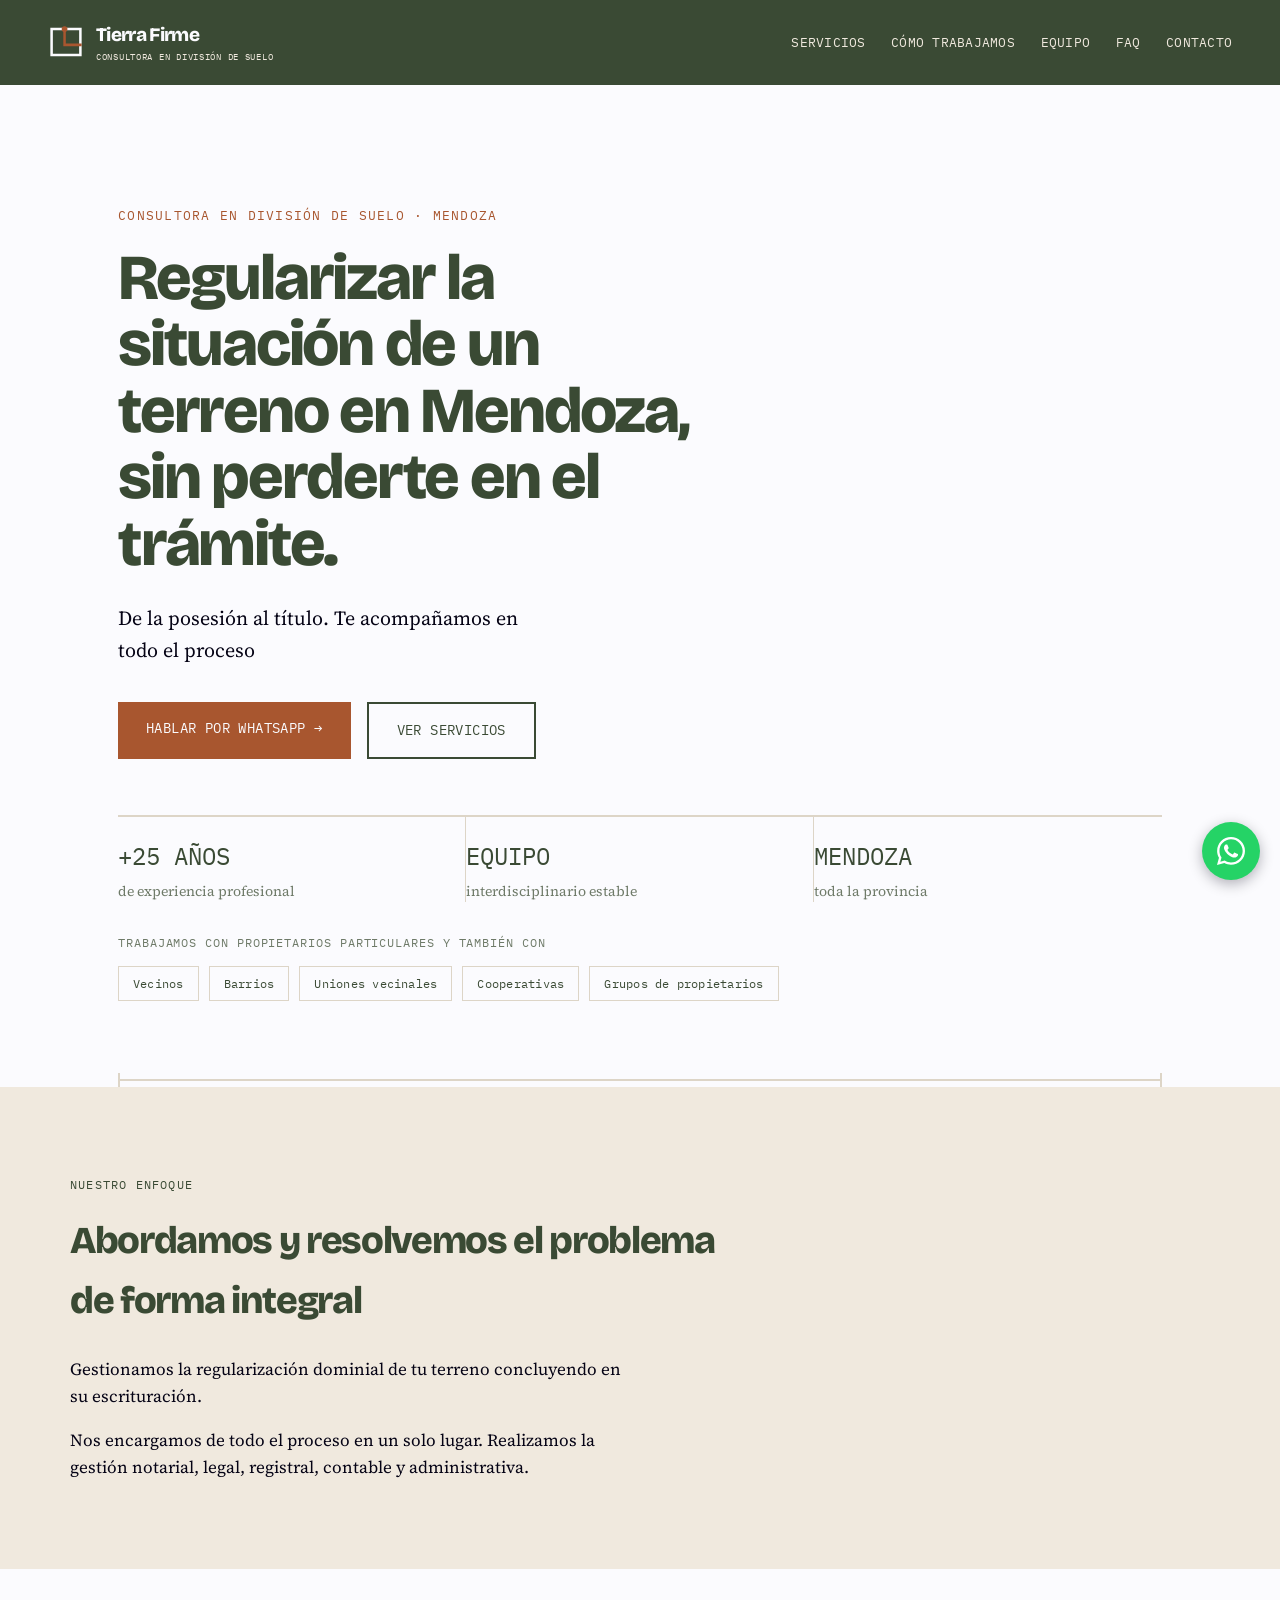
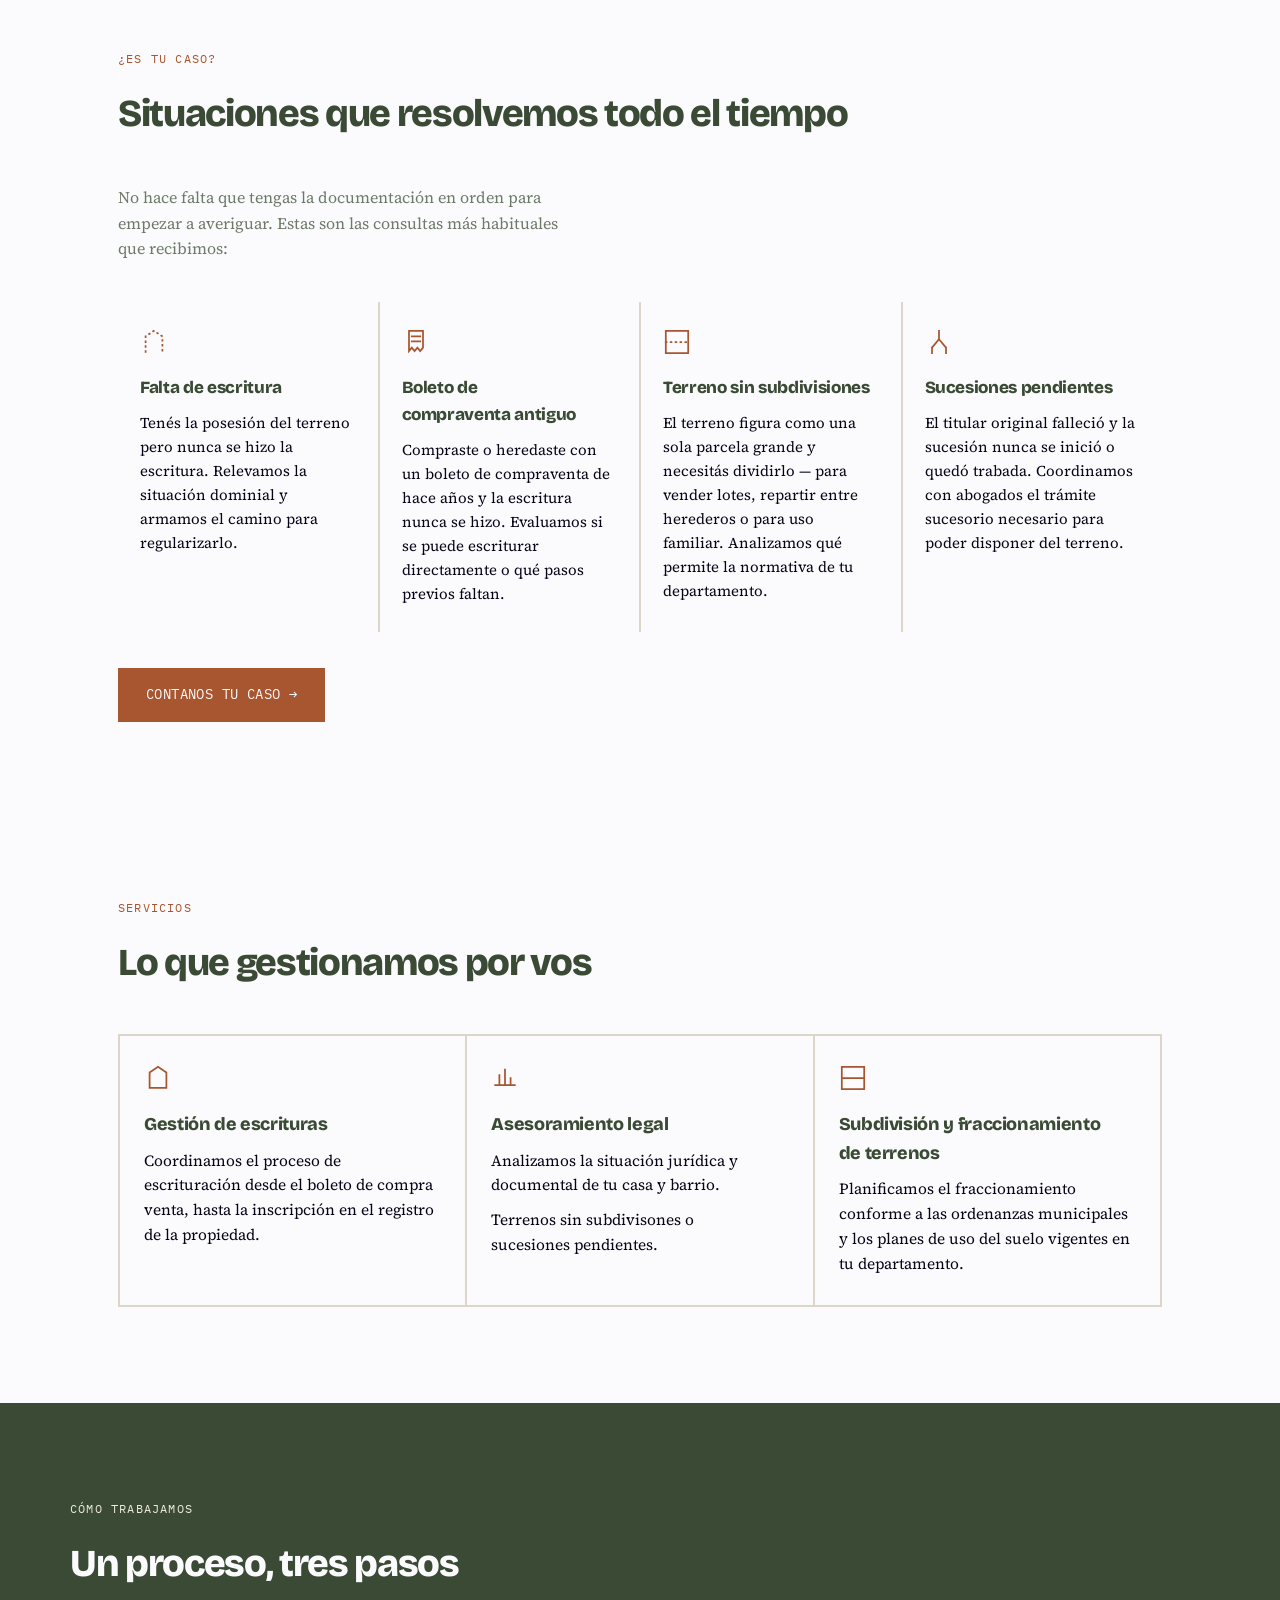
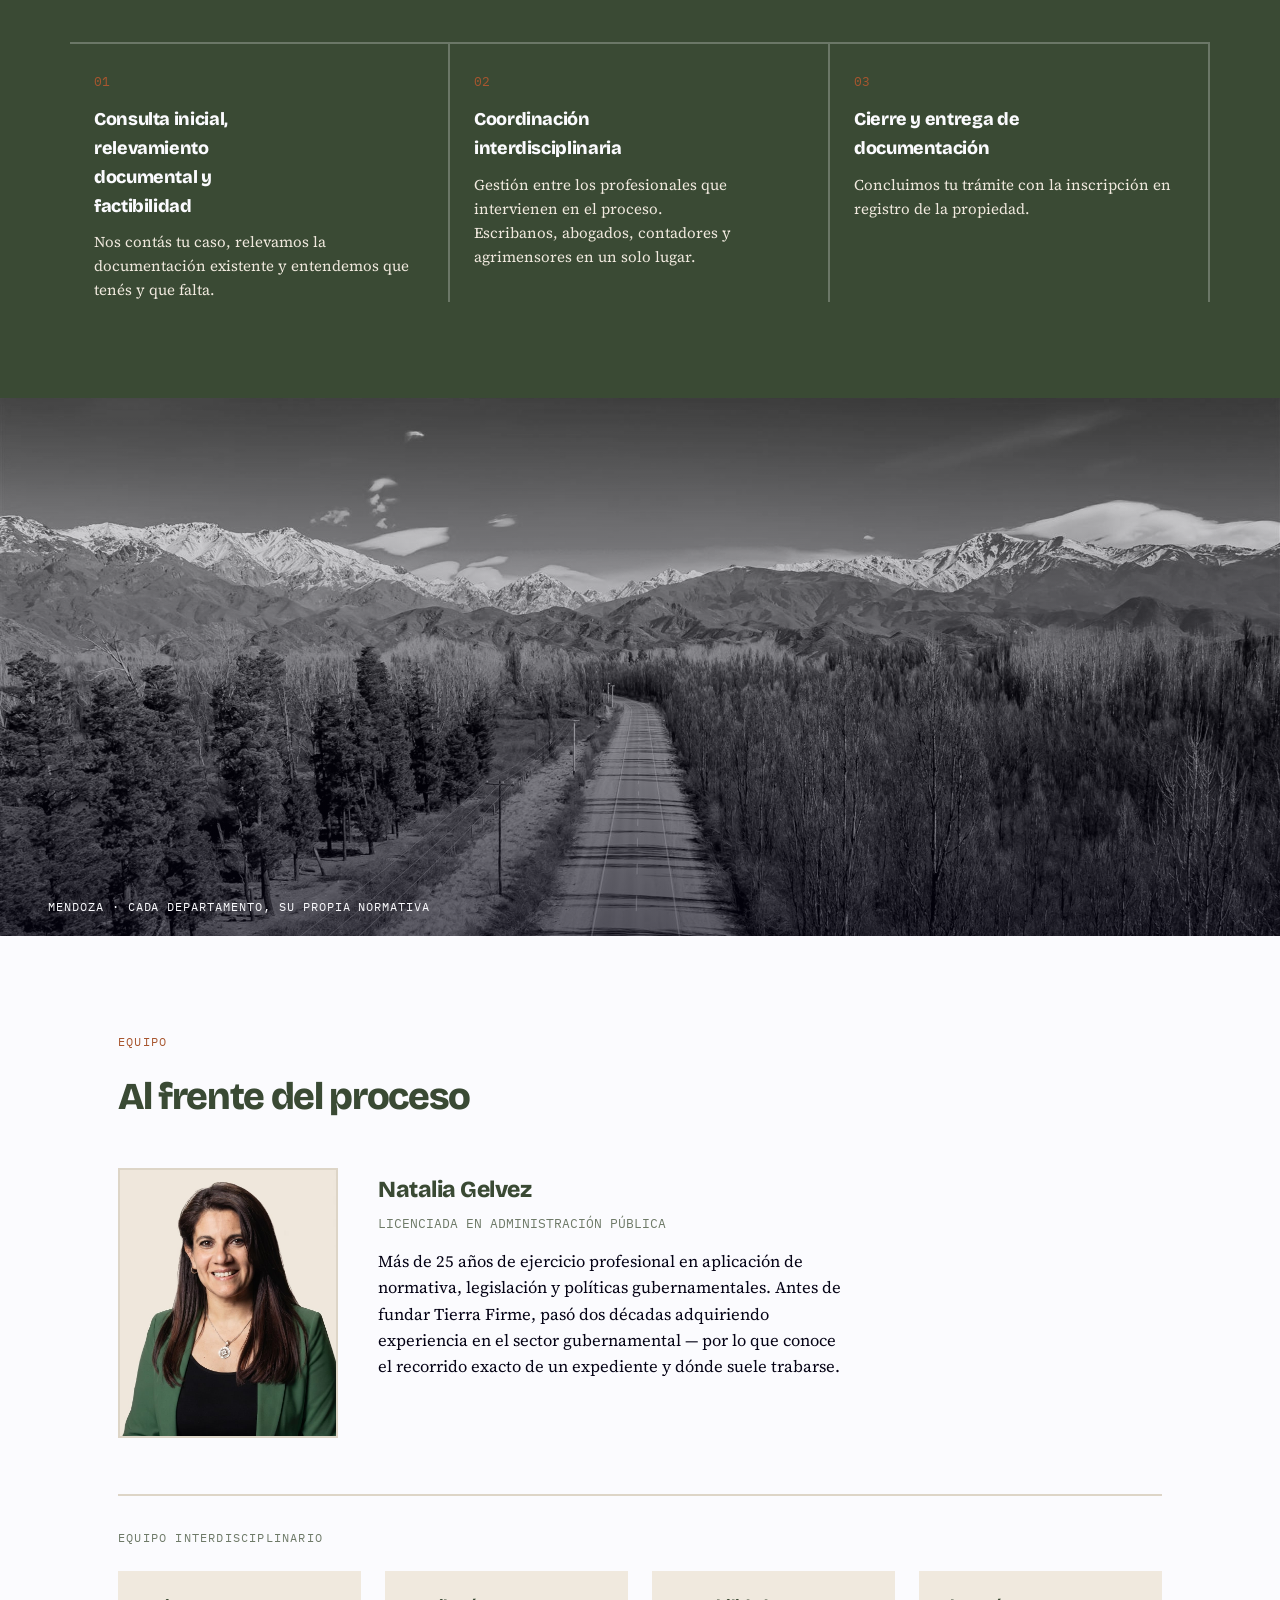
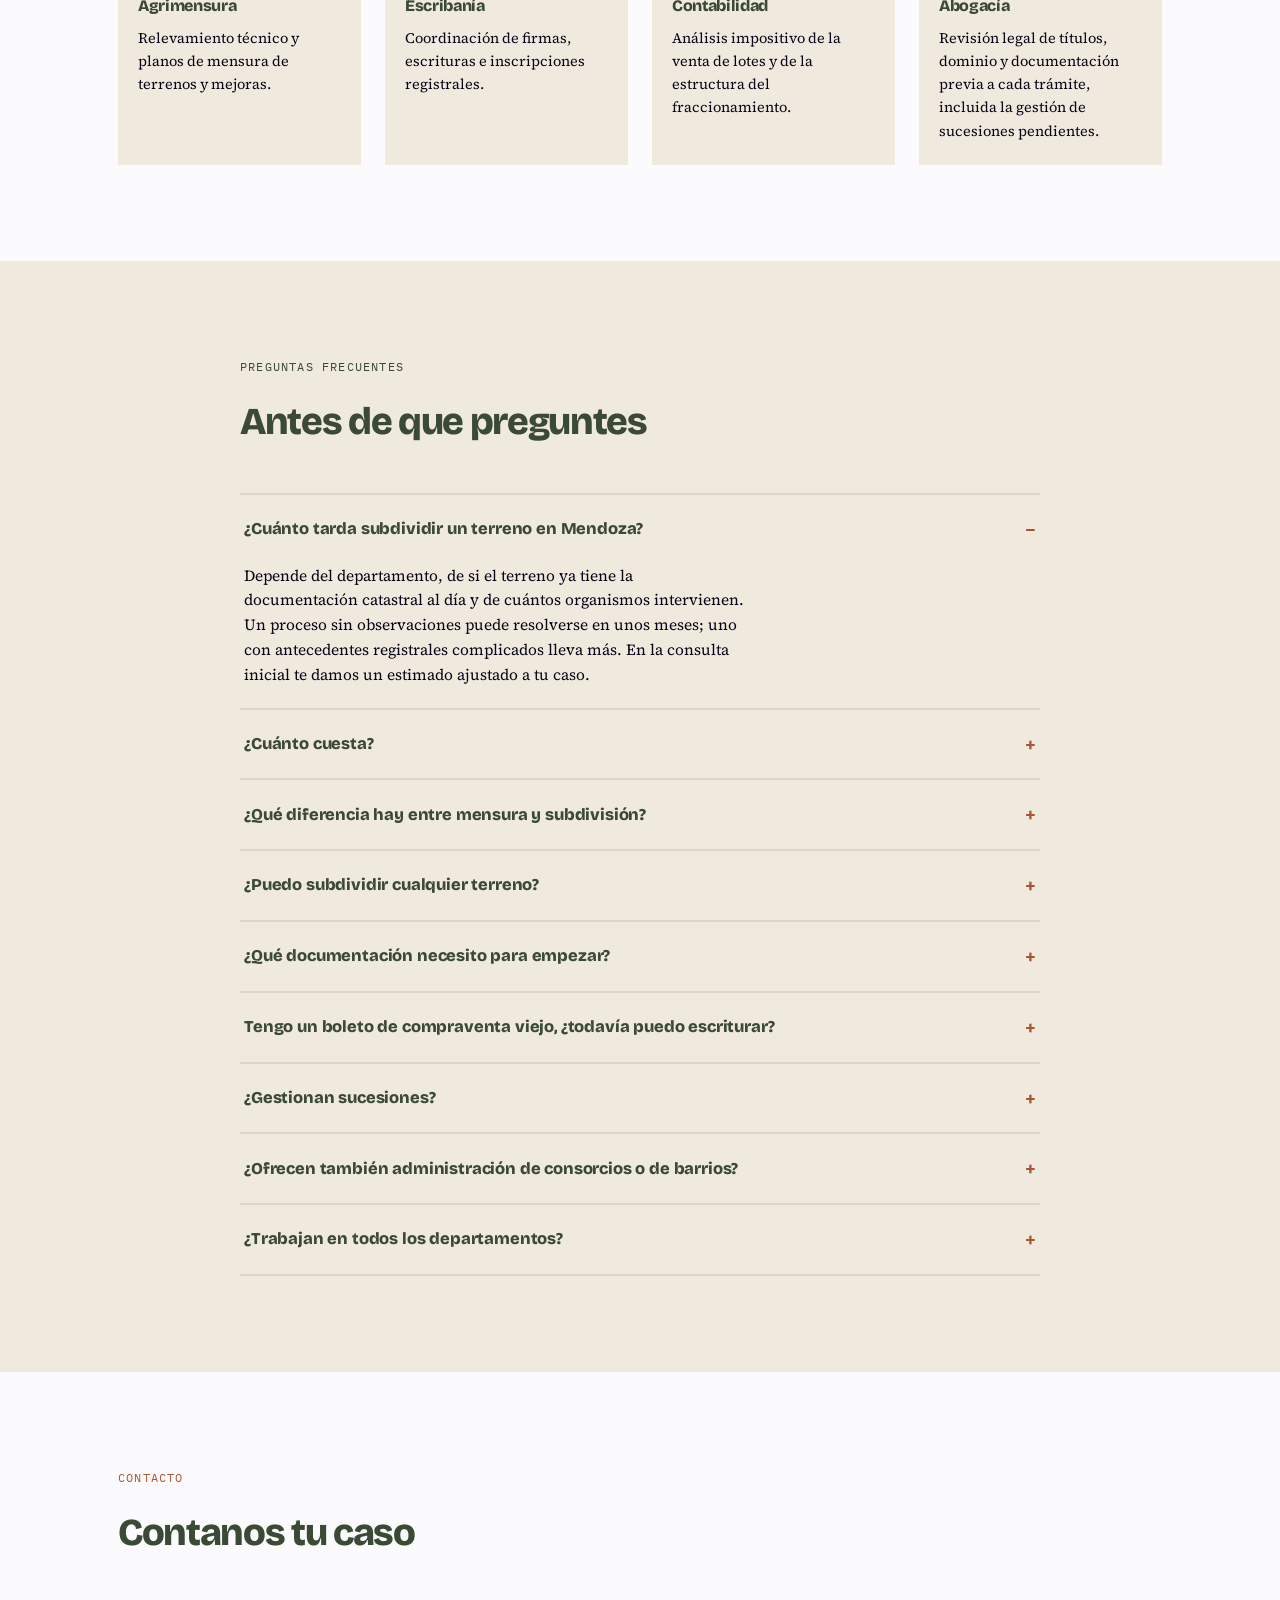
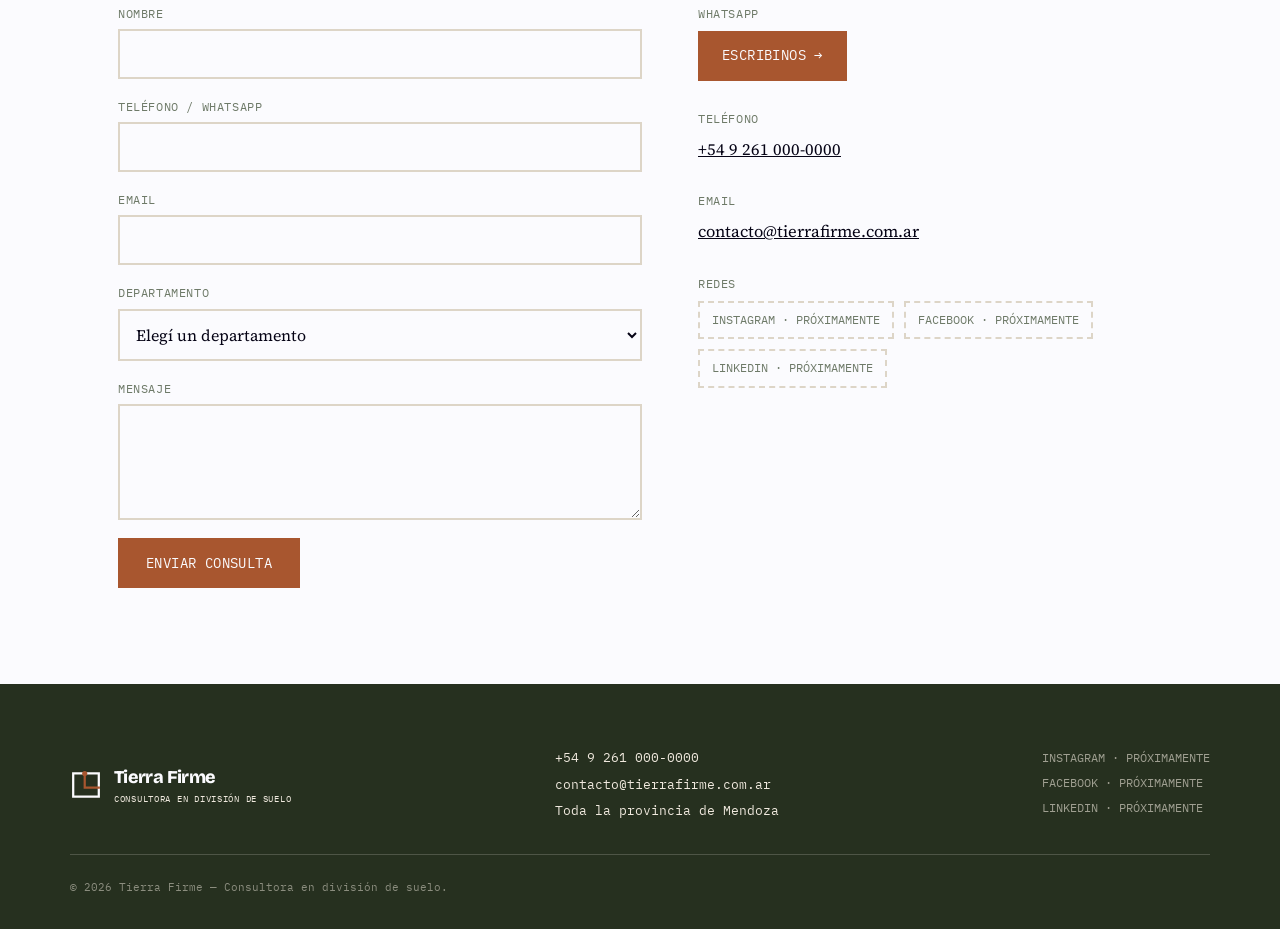
==== index.html @ 69dd7281 "Actualiza index.html" ====
<!DOCTYPE html>
<html lang="es">
<head>
<meta charset="utf-8">
<meta name="viewport" content="width=device-width, initial-scale=1">
<title>Tierra Firme — Subdivisión de terrenos en Mendoza</title>
<meta name="description" content="Consultora en división de suelo en Mendoza. Coordinamos agrimensores, escribanos, contadores y abogados en un solo proceso: subdivisiones, loteos, informes dominiales y escrituras.">
<meta property="og:title" content="Tierra Firme — Subdivisión de terrenos en Mendoza">
<meta property="og:description" content="Subdividir un terreno en Mendoza, sin perderte en el trámite. Un interlocutor, no cinco oficinas.">
<meta property="og:type" content="website">
<meta property="og:image" content="assets/mendoza-road.jpg">
<meta property="og:locale" content="es_AR">
<link rel="icon" href="data:image/svg+xml,%3Csvg xmlns='http://www.w3.org/2000/svg' viewBox='0 0 100 100'%3E%3Crect width='100' height='100' fill='%233A4A34'/%3E%3Cpath d='M18 20 H82 V80 H18 Z' stroke='%23fbfbfe' stroke-width='7' fill='none'/%3E%3Cpath d='M50 20 V56 H82' stroke='%23A8562F' stroke-width='7' fill='none'/%3E%3Ccircle cx='50' cy='20' r='8' fill='%23A8562F'/%3E%3C/svg%3E">
<link rel="preconnect" href="https://fonts.googleapis.com">
<link rel="preconnect" href="https://fonts.gstatic.com" crossorigin>
<link href="https://fonts.googleapis.com/css2?family=Bricolage+Grotesque:opsz,wght@12..96,400..800&family=Source+Serif+4:opsz,wght@8..60,400;8..60,600&family=IBM+Plex+Mono:wght@400;500&display=swap" rel="stylesheet">
<style>
  :root{
    --paper:#fbfbfe;
    --ink:#050315;
    --green:#3A4A34;
    --green-dark:#26301F;
    --terra:#A8562F;
    --terra-dark:#8A4526;
    --cream:#F0E9DE;
    --line:#DDD5C7;
    --muted:#6E7A68;
    --display:'Bricolage Grotesque',sans-serif;
    --serif:'Source Serif 4',serif;
    --mono:'IBM Plex Mono',monospace;
  }
  *{box-sizing:border-box}
  html{scroll-behavior:smooth}
  body{margin:0;background:var(--paper);color:var(--ink);font-family:var(--serif);font-size:17px;line-height:1.6;text-wrap:pretty}
  ::selection{background:var(--terra);color:var(--paper)}
  a{color:var(--terra)}
  a:hover{color:var(--terra-dark)}
  input:focus,select:focus,textarea:focus,a:focus-visible,button:focus-visible{outline:2px solid var(--terra);outline-offset:2px}
  img{max-width:100%}

  .wrap{max-width:1140px;margin:0 auto}
  .pad-x{padding-left:clamp(20px,4vw,48px);padding-right:clamp(20px,4vw,48px)}

  .kicker{font-family:var(--mono);font-size:12px;letter-spacing:0.1em;margin:0 0 16px}
  h2{font-family:var(--display);font-weight:800;letter-spacing:-0.035em;color:var(--green);font-size:clamp(26px,3.2vw,38px);margin:0 0 40px}
  .btn{display:inline-block;text-decoration:none;font-family:var(--mono);font-size:13.5px;letter-spacing:0.03em;padding:16px 28px;border:none;cursor:pointer}
  .btn-solid{background:var(--terra);color:var(--paper)}
  .btn-solid:hover{background:var(--terra-dark);color:var(--paper)}
  .btn-ghost{background:transparent;color:var(--green);border:2px solid var(--green)}
  .btn-ghost:hover{color:var(--green-dark)}

  /* NAV */
  header{background:var(--green);padding:clamp(14px,2vw,20px) clamp(20px,4vw,48px);display:flex;align-items:center;justify-content:space-between;gap:24px;flex-wrap:wrap;position:sticky;top:0;z-index:50}
  .brand{display:flex;align-items:center;gap:12px;text-decoration:none}
  .brand-name{display:block;font-family:var(--display);font-weight:800;letter-spacing:-0.035em;font-size:19px;color:var(--paper)}
  .brand-sub{display:block;font-family:var(--mono);font-size:9px;letter-spacing:0.08em;color:var(--cream)}
  nav{display:flex;gap:clamp(14px,2vw,28px);flex-wrap:wrap;font-family:var(--mono);font-size:12.5px;letter-spacing:0.02em}
  nav a{color:var(--cream);text-decoration:none}
  nav a:hover{color:var(--paper);text-decoration:underline}
  @keyframes drawLogo{from{stroke-dashoffset:340}to{stroke-dashoffset:0}}
  .logo-path{stroke-dasharray:340;animation:drawLogo 1.4s ease-out forwards}
  @media (prefers-reduced-motion: reduce){.logo-path{animation:none;stroke-dashoffset:0}}

  /* HERO */
  .hero{padding-top:clamp(56px,10vw,120px);padding-bottom:clamp(40px,6vw,72px)}
  .hero h1{font-family:var(--display);font-weight:800;letter-spacing:-0.035em;color:var(--green);font-size:clamp(34px,5.5vw,64px);line-height:1.04;margin:0 0 24px;max-width:16ch}
  .hero .lead{font-size:clamp(17px,1.6vw,20px);max-width:44ch;margin:0 0 36px}
  .hero-ctas{display:flex;gap:16px;flex-wrap:wrap;margin-bottom:56px}
  .hero-stats{display:flex;flex-wrap:wrap;border-top:2px solid var(--line)}
  .hero-stats > div{flex:1 1 200px;padding:20px 20px 0 0;border-right:1px solid var(--line)}
  .hero-stats > div:last-child{border-right:none}
  .hero-stats .num{font-family:var(--mono);font-size:24px;color:var(--green);margin:0 0 4px}
  .hero-stats .lbl{font-size:14px;color:var(--muted);margin:0}
  .para-quien{display:flex;align-items:baseline;gap:14px;flex-wrap:wrap;margin-top:32px}
  .para-quien-label{font-family:var(--mono);font-size:11.5px;letter-spacing:0.08em;color:var(--muted);margin:0;flex:none}
  .tag-row{display:flex;gap:10px;flex-wrap:wrap}
  .tag{font-family:var(--mono);font-size:12px;letter-spacing:0.02em;color:var(--green);border:1.5px solid var(--line);padding:7px 14px}

  /* COTA DIVIDER */
  .cota{display:flex;align-items:center}
  .cota .tick{width:2px;height:14px;background:var(--line)}
  .cota .rule{flex:1;height:2px;background:var(--line)}

  /* PROBLEMA */
  .enfoque{background:var(--cream);padding-top:clamp(48px,8vw,88px);padding-bottom:clamp(48px,8vw,88px)}
  .enfoque h2{margin-bottom:24px;max-width:26ch}
  .enfoque-body{display:flex;flex-direction:column;gap:16px;max-width:62ch}
  .enfoque-body p{font-size:clamp(17px,1.3vw,19px);margin:0}

  /* SITUACIONES */
  .situaciones{padding-top:clamp(48px,8vw,80px);padding-bottom:clamp(48px,8vw,80px)}
  .situaciones-lead{font-size:clamp(16px,1.2vw,18px);color:var(--muted);max-width:60ch;margin:0 0 40px}
  .sit-grid{display:grid;grid-template-columns:repeat(auto-fit,minmax(250px,1fr));gap:2px;background:var(--line)}
  .sit{background:var(--paper);padding:26px 22px;display:flex;flex-direction:column;gap:10px}
  .sit h3{font-family:var(--display);font-weight:800;letter-spacing:-0.02em;color:var(--green);font-size:17px;margin:8px 0 0}
  .sit p{font-size:15px;margin:0}
  .situaciones-cta{margin-top:36px}

  /* SERVICIOS */
  .servicios{padding-top:clamp(56px,9vw,96px);padding-bottom:clamp(56px,9vw,96px)}
  .svc-grid{display:grid;grid-template-columns:repeat(auto-fit,minmax(280px,1fr));border-top:2px solid var(--line);border-left:2px solid var(--line)}
  .svc{border-right:2px solid var(--line);border-bottom:2px solid var(--line);padding:28px 24px;display:flex;flex-direction:column;gap:10px}
  .svc h3{font-family:var(--display);font-weight:800;letter-spacing:-0.02em;color:var(--green);font-size:18px;margin:8px 0 0}
  .svc p{font-size:15.5px;margin:0}

  /* COMO TRABAJAMOS */
  .proceso{background:var(--green);padding-top:clamp(56px,9vw,96px);padding-bottom:clamp(56px,9vw,96px)}
  .proceso .kicker{color:var(--cream)}
  .proceso h2{color:var(--paper);margin-bottom:48px}
  .steps{display:grid;grid-template-columns:repeat(auto-fit,minmax(230px,1fr));border-top:2px solid rgba(251,251,254,0.25)}
  .step{padding:28px 24px 0;border-right:2px solid rgba(251,251,254,0.25)}
  .step .n{font-family:var(--mono);font-size:13px;color:var(--terra);margin:0 0 12px}
  .step h3{font-family:var(--display);font-weight:800;letter-spacing:-0.02em;color:var(--paper);font-size:18px;margin:0 0 10px;max-width:16ch}
  .step p{font-size:15px;color:var(--cream);margin:0}

  /* IMAGEN */
  .foto{position:relative;width:100%;height:clamp(220px,42vw,560px);overflow:hidden}
  .foto img{width:100%;height:100%;object-fit:cover;object-position:center 20%;filter:grayscale(1) contrast(1.05)}
  .foto .veil{position:absolute;inset:0;background:linear-gradient(0deg,rgba(5,3,21,0.55),rgba(5,3,21,0))}
  .foto figcaption{position:absolute;left:clamp(20px,4vw,48px);bottom:20px;color:var(--paper);font-family:var(--mono);font-size:12px;letter-spacing:0.08em;margin:0;max-width:60ch}

  /* EQUIPO */
  .equipo{padding-top:clamp(56px,9vw,96px);padding-bottom:clamp(56px,9vw,96px)}
  .fundadora{display:flex;gap:40px;flex-wrap:wrap;margin-bottom:56px}
  .fundadora-foto{width:220px;height:270px;flex:none;border:2px solid var(--line);object-fit:cover;object-position:center 15%;background:var(--cream)}
  .fundadora-bio{flex:1 1 320px;min-width:260px;padding-top:4px}
  .fundadora-bio h3{font-family:var(--display);font-weight:800;letter-spacing:-0.02em;color:var(--green);font-size:23px;margin:0 0 4px}
  .fundadora-bio .rol{font-family:var(--mono);font-size:12.5px;color:var(--muted);margin:0 0 16px}
  .fundadora-bio p.bio{font-size:16.5px;margin:0;max-width:52ch}
  .especialidades{border-top:2px solid var(--line);padding-top:32px}
  .especialidades .kicker{color:var(--muted);margin-bottom:24px}
  .esp-grid{display:grid;grid-template-columns:repeat(auto-fit,minmax(220px,1fr));gap:24px}
  .esp{background:var(--cream);padding:22px 20px}
  .esp h4{font-family:var(--display);font-weight:800;letter-spacing:-0.02em;color:var(--green);font-size:16px;margin:0 0 8px}
  .esp p{font-size:14.5px;margin:0}

  /* FAQ */
  .faq{background:var(--cream);padding-top:clamp(56px,9vw,96px);padding-bottom:clamp(56px,9vw,96px)}
  .faq .inner{max-width:800px;margin:0 auto}
  .faq-list{border-top:2px solid var(--line)}
  .faq-list details{border-bottom:2px solid var(--line)}
  .faq-list summary{list-style:none;display:flex;justify-content:space-between;align-items:center;gap:16px;padding:20px 4px;cursor:pointer;font-family:var(--display);font-weight:800;letter-spacing:-0.01em;color:var(--green);font-size:16.5px}
  .faq-list summary::-webkit-details-marker{display:none}
  .faq-list summary .sym{font-family:var(--mono);font-size:18px;color:var(--terra);flex:none}
  .faq-list summary .sym::before{content:"+"}
  .faq-list details[open] summary .sym::before{content:"–"}
  .faq-list details p{font-size:15.5px;margin:0 0 20px;padding:0 4px;max-width:64ch}
  .faq-list details ul{font-size:15.5px;margin:0 0 20px;padding:0 4px 0 26px;max-width:64ch}
  .faq-list details ul li{margin:0 0 8px}
  .faq-list details ul li:last-child{margin-bottom:0}

  /* CONTACTO */
  .contacto{padding-top:clamp(56px,9vw,96px);padding-bottom:clamp(56px,9vw,96px)}
  .contacto-cols{display:flex;gap:56px;flex-wrap:wrap}
  .contacto form{flex:1 1 340px;min-width:280px;display:flex;flex-direction:column;gap:18px}
  .contacto label{display:flex;flex-direction:column;gap:6px;font-family:var(--mono);font-size:12px;letter-spacing:0.05em;color:var(--muted)}
  .contacto input,.contacto select,.contacto textarea{border:2px solid var(--line);background:var(--paper);padding:12px;font-family:var(--serif);font-size:16px;color:var(--ink)}
  .contacto textarea{resize:vertical}
  .contacto-info{flex:1 1 280px;min-width:260px;display:flex;flex-direction:column;gap:28px}
  .contacto-info .lbl{font-family:var(--mono);font-size:12px;letter-spacing:0.05em;color:var(--muted);margin:0 0 8px}
  .contacto-info a.plain{color:var(--ink);text-decoration:underline;font-size:16.5px}
  .soon{border:2px dashed var(--line);color:var(--muted);font-family:var(--mono);font-size:11.5px;padding:8px 12px}

  /* FOOTER */
  footer{background:var(--green-dark);color:var(--cream);padding:clamp(40px,6vw,64px) clamp(20px,4vw,48px) 32px}
  .footer-top{max-width:1140px;margin:0 auto 24px;display:flex;gap:40px;flex-wrap:wrap;justify-content:space-between;border-bottom:1px solid rgba(240,233,222,0.2);padding-bottom:32px}
  .footer-contact{font-family:var(--mono);font-size:13px;display:flex;flex-direction:column;gap:6px}
  .footer-contact a{color:var(--cream);text-decoration:none}
  .footer-contact a:hover{text-decoration:underline}
  .footer-soon{font-family:var(--mono);font-size:12px;display:flex;flex-direction:column;gap:6px;color:rgba(240,233,222,0.6)}
  .footer-legal{max-width:1140px;margin:0 auto;font-family:var(--mono);font-size:11px;color:rgba(240,233,222,0.5)}

  /* FLOATING WHATSAPP */
  .wa-float{position:fixed;bottom:20px;right:20px;width:58px;height:58px;border-radius:50%;background:#25D366;display:flex;align-items:center;justify-content:center;z-index:60;box-shadow:0 4px 14px rgba(5,3,21,0.3);transition:transform .15s ease}
  .wa-float:hover{transform:scale(1.08)}
  .wa-float svg{width:32px;height:32px;fill:#fff}
</style>
</head>
<body>

<!-- NAV -->
<header>
  <a href="#top" class="brand">
    <svg viewBox="0 0 100 100" width="36" height="36" fill="none" aria-hidden="true">
      <path class="logo-path" d="M10 14 H90 V86 H10 Z" stroke="#fbfbfe" stroke-width="7" stroke-linecap="square"/>
      <path class="logo-path" d="M46 14 V58 H90" stroke="#A8562F" stroke-width="7" stroke-linecap="square"/>
      <circle cx="46" cy="14" r="8" fill="#A8562F"/>
    </svg>
    <span>
      <span class="brand-name">Tierra Firme</span>
      <span class="brand-sub">CONSULTORA EN DIVISIÓN DE SUELO</span>
    </span>
  </a>
  <nav aria-label="Navegación principal">
    <a href="#servicios">SERVICIOS</a>
    <a href="#como-trabajamos">CÓMO TRABAJAMOS</a>
    <a href="#equipo">EQUIPO</a>
    <a href="#faq">FAQ</a>
    <a href="#contacto">CONTACTO</a>
  </nav>
</header>

<!-- HERO -->
<section id="top" class="hero pad-x wrap">
  <p class="kicker" style="color:var(--terra);font-size:12.5px;margin-bottom:20px">CONSULTORA EN DIVISIÓN DE SUELO · MENDOZA</p>
  <h1>Regularizar la situación de un terreno en Mendoza, sin perderte en el trámite.</h1>
  <p class="lead">De la posesión al título. Te acompañamos en todo el proceso</p>
  <div class="hero-ctas">
    <a href="#" class="btn btn-solid" data-wa target="_blank" rel="noopener">HABLAR POR WHATSAPP →</a>
    <a href="#servicios" class="btn btn-ghost">VER SERVICIOS</a>
  </div>
  <div class="hero-stats">
    <div>
      <p class="num">+25 AÑOS</p>
      <p class="lbl">de experiencia profesional</p>
    </div>
    <div>
      <p class="num">EQUIPO</p>
      <p class="lbl">interdisciplinario estable</p>
    </div>
    <div>
      <p class="num">MENDOZA</p>
      <p class="lbl">toda la provincia</p>
    </div>
  </div>
  <div class="para-quien">
    <p class="para-quien-label">TRABAJAMOS CON PROPIETARIOS PARTICULARES Y TAMBIÉN CON</p>
    <div class="tag-row">
      <span class="tag">Vecinos</span>
      <span class="tag">Barrios</span>
      <span class="tag">Uniones vecinales</span>
      <span class="tag">Cooperativas</span>
      <span class="tag">Grupos de propietarios</span>
    </div>
  </div>
</section>

<!-- COTA DIVIDER -->
<div class="cota pad-x wrap">
  <div class="tick"></div>
  <div class="rule"></div>
  <div class="tick"></div>
</div>

<!-- ENFOQUE -->
<section class="enfoque pad-x">
  <div class="wrap">
    <p class="kicker" style="color:var(--green)">NUESTRO ENFOQUE</p>
    <h2>Abordamos y resolvemos el problema de forma integral</h2>
    <div class="enfoque-body">
      <p>Gestionamos la regularización dominial de tu terreno concluyendo en su escrituración.</p>
      <p>Nos encargamos de todo el proceso en un solo lugar. Realizamos la gestión notarial, legal, registral, contable y administrativa.</p>
    </div>
  </div>
</section>

<!-- SITUACIONES -->
<section id="situaciones" class="situaciones pad-x wrap">
  <p class="kicker" style="color:var(--terra)">¿ES TU CASO?</p>
  <h2>Situaciones que resolvemos todo el tiempo</h2>
  <p class="situaciones-lead">No hace falta que tengas la documentación en orden para empezar a averiguar. Estas son las consultas más habituales que recibimos:</p>
  <div class="sit-grid">
    <div class="sit">
      <svg viewBox="0 0 40 40" width="28" height="28" fill="none" aria-hidden="true"><path d="M8 34 L8 12 L20 4 L32 12 L32 34" stroke="#A8562F" stroke-width="2.5" stroke-linecap="square" stroke-dasharray="1 6"/></svg>
      <h3>Falta de escritura</h3>
      <p>Tenés la posesión del terreno pero nunca se hizo la escritura. Relevamos la situación dominial y armamos el camino para regularizarlo.</p>
    </div>
    <div class="sit">
      <svg viewBox="0 0 40 40" width="28" height="28" fill="none" aria-hidden="true"><path d="M10 4 H30 V28 L26 33 L22 28 L18 33 L14 28 L10 33 Z M14 12 H26 M14 19 H26" stroke="#A8562F" stroke-width="2.5" stroke-linecap="square"/></svg>
      <h3>Boleto de compraventa antiguo</h3>
      <p>Compraste o heredaste con un boleto de compraventa de hace años y la escritura nunca se hizo. Evaluamos si se puede escriturar directamente o qué pasos previos faltan.</p>
    </div>
    <div class="sit">
      <svg viewBox="0 0 40 40" width="28" height="28" fill="none" aria-hidden="true"><path d="M4 4 H36 V36 H4 Z" stroke="#A8562F" stroke-width="2.5" stroke-linecap="square"/><path d="M4 20 H36" stroke="#A8562F" stroke-width="2.5" stroke-linecap="square" stroke-dasharray="1 6"/></svg>
      <h3>Terreno sin subdivisiones</h3>
      <p>El terreno figura como una sola parcela grande y necesitás dividirlo — para vender lotes, repartir entre herederos o para uso familiar. Analizamos qué permite la normativa de tu departamento.</p>
    </div>
    <div class="sit">
      <svg viewBox="0 0 40 40" width="28" height="28" fill="none" aria-hidden="true"><path d="M20 4 V16 M20 16 L10 28 M20 16 L30 28 M10 28 V36 M30 28 V36" stroke="#A8562F" stroke-width="2.5" stroke-linecap="square"/></svg>
      <h3>Sucesiones pendientes</h3>
      <p>El titular original falleció y la sucesión nunca se inició o quedó trabada. Coordinamos con abogados el trámite sucesorio necesario para poder disponer del terreno.</p>
    </div>
  </div>
  <a href="#" class="btn btn-solid situaciones-cta" data-wa target="_blank" rel="noopener">CONTANOS TU CASO →</a>
</section>

<!-- SERVICIOS -->
<section id="servicios" class="servicios pad-x wrap">
  <p class="kicker" style="color:var(--terra)">SERVICIOS</p>
  <h2>Lo que gestionamos por vos</h2>
  <div class="svc-grid">
        <div class="svc">
      <svg viewBox="0 0 40 40" width="28" height="28" fill="none" aria-hidden="true"><path d="M8 34 L8 12 L20 4 L32 12 L32 34 Z M8 34 H32" stroke="#A8562F" stroke-width="2.5" stroke-linecap="square"/></svg>
      <h3>Gestión de escrituras</h3>
      <p>Coordinamos el proceso de escrituración desde el boleto de compra venta, hasta la inscripción en el registro de la propiedad.</p>
    </div>
        <div class="svc">
      <svg viewBox="0 0 40 40" width="28" height="28" fill="none" aria-hidden="true"><path d="M6 30 H34 M12 30 V16 M20 30 V8 M28 30 V20" stroke="#A8562F" stroke-width="2.5" stroke-linecap="square"/></svg>
      <h3>Asesoramiento legal</h3>
      <p>Analizamos la situación jurídica y documental de tu casa y barrio.</p>
      <p>Terrenos sin subdivisones o sucesiones pendientes.</p>
    </div>
    <div class="svc">
      <svg viewBox="0 0 40 40" width="28" height="28" fill="none" aria-hidden="true"><path d="M4 4 H36 V36 H4 Z M4 20 H36" stroke="#A8562F" stroke-width="2.5" stroke-linecap="square"/></svg>
      <h3>Subdivisión y fraccionamiento de terrenos</h3>
      <p>Planificamos el fraccionamiento conforme a las ordenanzas municipales y los planes de uso del suelo vigentes en tu departamento.</p>
    </div>
  </div>
</section>

<!-- COMO TRABAJAMOS -->
<section id="como-trabajamos" class="proceso pad-x">
  <div class="wrap">
    <p class="kicker">CÓMO TRABAJAMOS</p>
    <h2>Un proceso, tres pasos</h2>
    <div class="steps">
      <div class="step">
        <p class="n">01</p>
        <h3>Consulta inicial, relevamiento documental y factibilidad</h3>
        <p>Nos contás tu caso, relevamos la documentación existente y entendemos que tenés y que falta.</p>
      </div>
      <div class="step">
        <p class="n">02</p>
        <h3>Coordinación interdisciplinaria</h3>
        <p>Gestión entre los profesionales que intervienen en el proceso.</p>
        <p>Escribanos, abogados, contadores y agrimensores en un solo lugar.</p>
      </div>
      <div class="step">
        <p class="n">03</p>
        <h3>Cierre y entrega de documentación</h3>
        <p>Concluimos tu trámite con la inscripción en registro de la propiedad.</p>
      </div>
    </div>
  </div>
</section>

<!-- IMAGEN -->
<figure class="foto" style="margin:0">
  <img src="assets/mendoza-road.jpg" alt="Camino rural en Mendoza, con álamos y la cordillera nevada de fondo" loading="lazy">
  <div class="veil"></div>
  <figcaption>MENDOZA · CADA DEPARTAMENTO, SU PROPIA NORMATIVA</figcaption>
</figure>

<!-- EQUIPO -->
<section id="equipo" class="equipo pad-x wrap">
  <p class="kicker" style="color:var(--terra)">EQUIPO</p>
  <h2>Al frente del proceso</h2>
  <div class="fundadora">
    <img class="fundadora-foto" src="assets/natalia-gelvez.jpg" alt="Natalia Gelvez, fundadora de Tierra Firme" loading="lazy">
    <div class="fundadora-bio">
      <h3>Natalia Gelvez</h3>
      <p class="rol">LICENCIADA EN ADMINISTRACIÓN PÚBLICA</p>
      <p class="bio">Más de 25 años de ejercicio profesional en aplicación de normativa, legislación y políticas gubernamentales. Antes de fundar Tierra Firme, pasó dos décadas adquiriendo experiencia en el sector gubernamental — por lo que conoce el recorrido exacto de un expediente y dónde suele trabarse.</p>
    </div>
  </div>
  <div class="especialidades">
    <p class="kicker">EQUIPO INTERDISCIPLINARIO</p>
    <div class="esp-grid">
      <div class="esp">
        <h4>Agrimensura</h4>
        <p>Relevamiento técnico y planos de mensura de terrenos y mejoras.</p>
      </div>
      <div class="esp">
        <h4>Escribanía</h4>
        <p>Coordinación de firmas, escrituras e inscripciones registrales.</p>
      </div>
      <div class="esp">
        <h4>Contabilidad</h4>
        <p>Análisis impositivo de la venta de lotes y de la estructura del fraccionamiento.</p>
      </div>
      <div class="esp">
        <h4>Abogacía</h4>
        <p>Revisión legal de títulos, dominio y documentación previa a cada trámite, incluida la gestión de sucesiones pendientes.</p>
      </div>
    </div>
  </div>
</section>

<!-- FAQ -->
<section id="faq" class="faq pad-x">
  <div class="inner">
    <p class="kicker" style="color:var(--green)">PREGUNTAS FRECUENTES</p>
    <h2>Antes de que preguntes</h2>
    <div class="faq-list">
      <details name="faq" open>
        <summary>¿Cuánto tarda subdividir un terreno en Mendoza? <span class="sym" aria-hidden="true"></span></summary>
        <p>Depende del departamento, de si el terreno ya tiene la documentación catastral al día y de cuántos organismos intervienen. Un proceso sin observaciones puede resolverse en unos meses; uno con antecedentes registrales complicados lleva más. En la consulta inicial te damos un estimado ajustado a tu caso.</p>
      </details>
      <details name="faq">
        <summary>¿Cuánto cuesta? <span class="sym" aria-hidden="true"></span></summary>
        <p>El costo varía según la superficie, la cantidad de lotes resultantes y los estudios previos que haga falta encargar. Antes de arrancar te entregamos un presupuesto detallado, para que decidas con el número real y no con una estimación genérica.</p>
      </details>
      <details name="faq">
        <summary>¿Qué diferencia hay entre mensura y subdivisión? <span class="sym" aria-hidden="true"></span></summary>
        <p>La mensura es el relevamiento técnico que fija los límites y la superficie exacta del terreno. La subdivisión es el trámite administrativo que, a partir de ese relevamiento, crea las nuevas parcelas ante catastro y registro. Una es insumo de la otra, no son lo mismo.</p>
      </details>
      <details name="faq">
        <summary>¿Puedo subdividir cualquier terreno? <span class="sym" aria-hidden="true"></span></summary>
        <p>No siempre. Cada departamento tiene ordenanzas y planes de uso del suelo que fijan superficies mínimas, frentes y usos permitidos. Por eso el primer paso es un análisis de factibilidad, antes de avanzar con cualquier gestión.</p>
      </details>
      <details name="faq">
        <summary>¿Qué documentación necesito para empezar? <span class="sym" aria-hidden="true"></span></summary>
        <p>Como mínimo, el título de propiedad y los datos catastrales del inmueble. Si ya tenés planos de mensura, informes de dominio o estudios previos, también los sumamos al relevamiento inicial.</p>
      </details>
      <details name="faq">
        <summary>Tengo un boleto de compraventa viejo, ¿todavía puedo escriturar? <span class="sym" aria-hidden="true"></span></summary>
        <p>En la mayoría de los casos sí, aunque el camino depende de cuántos años pasaron, si el vendedor original sigue localizable y si hay sucesiones de por medio. Lo primero que hacemos es un informe de la situación dominial para saber exactamente qué falta antes de armar el camino a la escritura.</p>
      </details>
      <details name="faq">
        <summary>¿Gestionan sucesiones? <span class="sym" aria-hidden="true"></span></summary>
        <p>Coordinamos el trámite sucesorio con abogados de nuestro equipo cuando es un paso necesario para poder subdividir, escriturar o vender un terreno. Lo integramos al proceso general para que no se convierta en un trámite aparte que te frena.</p>
      </details>
      <details name="faq">
        <summary>¿Ofrecen también administración de consorcios o de barrios? <span class="sym" aria-hidden="true"></span></summary>
        <p>Sí. Es un servicio pensado para propietarios, vecinos y organizaciones barriales que necesitan orden administrativo día a día, no solo en el momento de subdividir o escriturar:</p>
        <ul>
          <li>Administración integral de consorcio</li>
          <li>Organización administrativa y contable</li>
          <li>Seguimiento de expensas, proveedores y mantenimiento</li>
          <li>Regularización de documentos</li>
          <li>Análisis de situación jurídica y documental de tu casa y tu barrio</li>
          <li>Gestión y seguimiento de la regularización</li>
          <li>Asesoramiento para propietarios, vecinos y organizaciones barriales</li>
        </ul>
        <p>Como en el resto de nuestros procesos, coordinamos con abogados, escribanos y agrimensores.</p>
      </details>
      <details name="faq">
        <summary>¿Trabajan en todos los departamentos? <span class="sym" aria-hidden="true"></span></summary>
        <p>Sí, trabajamos en toda la provincia de Mendoza. Cada departamento tiene su propia normativa municipal, así que la adaptamos al lugar donde está tu terreno.</p>
      </details>
    </div>
  </div>
</section>

<!-- CONTACTO -->
<section id="contacto" class="contacto pad-x wrap">
  <p class="kicker" style="color:var(--terra)">CONTACTO</p>
  <h2>Contanos tu caso</h2>
  <div class="contacto-cols">
    <form id="form-contacto">
      <label>NOMBRE
        <input type="text" name="nombre" required autocomplete="name">
      </label>
      <label>TELÉFONO / WHATSAPP
        <input type="tel" name="telefono" required autocomplete="tel">
      </label>
      <label>EMAIL
        <input type="email" name="email" required autocomplete="email">
      </label>
      <label>DEPARTAMENTO
        <select name="departamento" required>
          <option value="" selected disabled>Elegí un departamento</option>
          <option>Capital</option>
          <option>Godoy Cruz</option>
          <option>Guaymallén</option>
          <option>Las Heras</option>
          <option>Luján de Cuyo</option>
          <option>Maipú</option>
          <option>Lavalle</option>
          <option>San Martín</option>
          <option>Rivadavia</option>
          <option>Junín</option>
          <option>Tunuyán</option>
          <option>Tupungato</option>
          <option>San Rafael</option>
          <option>General Alvear</option>
          <option>Malargüe</option>
          <option>Santa Rosa</option>
          <option>La Paz</option>
          <option>Otro</option>
        </select>
      </label>
      <label>MENSAJE
        <textarea name="mensaje" rows="4"></textarea>
      </label>
      <button type="submit" class="btn btn-solid" style="width:fit-content">ENVIAR CONSULTA</button>
      <p id="form-status" role="status" style="display:none;font-family:var(--mono);font-size:13px;color:var(--green);margin:0"></p>
    </form>
    <div class="contacto-info">
      <div>
        <p class="lbl">WHATSAPP</p>
        <a href="#" class="btn btn-solid" data-wa target="_blank" rel="noopener" style="font-size:13.5px;padding:14px 24px">ESCRIBINOS →</a>
      </div>
      <div>
        <p class="lbl">TELÉFONO</p>
        <a href="#" class="plain" data-tel></a>
      </div>
      <div>
        <p class="lbl">EMAIL</p>
        <a href="#" class="plain" data-mail></a>
      </div>
      <div>
        <p class="lbl">REDES</p>
        <div style="display:flex;gap:10px;flex-wrap:wrap">
          <span class="soon">INSTAGRAM · PRÓXIMAMENTE</span>
          <span class="soon">FACEBOOK · PRÓXIMAMENTE</span>
          <span class="soon">LINKEDIN · PRÓXIMAMENTE</span>
        </div>
      </div>
    </div>
  </div>
</section>

<!-- FOOTER -->
<footer>
  <div class="footer-top">
    <div style="display:flex;align-items:center;gap:12px">
      <svg viewBox="0 0 100 100" width="32" height="32" fill="none" aria-hidden="true">
        <path d="M10 14 H90 V86 H10 Z" stroke="#fbfbfe" stroke-width="7" stroke-linecap="square"/>
        <path d="M46 14 V58 H90" stroke="#A8562F" stroke-width="7" stroke-linecap="square"/>
        <circle cx="46" cy="14" r="8" fill="#A8562F"/>
      </svg>
      <span>
        <span class="brand-name" style="font-size:18px">Tierra Firme</span>
        <span class="brand-sub">CONSULTORA EN DIVISIÓN DE SUELO</span>
      </span>
    </div>
    <div class="footer-contact">
      <a href="#" data-tel></a>
      <a href="#" data-mail></a>
      <span>Toda la provincia de Mendoza</span>
    </div>
    <div class="footer-soon">
      <span>INSTAGRAM · PRÓXIMAMENTE</span>
      <span>FACEBOOK · PRÓXIMAMENTE</span>
      <span>LINKEDIN · PRÓXIMAMENTE</span>
    </div>
  </div>
  <p class="footer-legal">© 2026 Tierra Firme — Consultora en división de suelo.</p>
</footer>

<!-- FLOATING WHATSAPP -->
<a href="#" class="wa-float" data-wa target="_blank" rel="noopener" aria-label="Escribinos por WhatsApp">
  <svg viewBox="0 0 448 512" aria-hidden="true"><path d="M380.9 97.1C339 55.1 283.2 32 223.9 32c-122.4 0-222 99.6-222 222 0 39.1 10.2 77.3 29.6 111L0 480l117.7-30.9c32.4 17.7 68.9 27 106.1 27h.1c122.3 0 224.1-99.6 224.1-222 0-59.3-25.2-115-67.1-157zm-157 341.6c-33.2 0-65.7-8.9-94-25.7l-6.7-4-69.8 18.3L72 359.2l-4.4-7c-18.5-29.4-28.2-63.3-28.2-98.2 0-101.7 82.8-184.5 184.6-184.5 49.3 0 95.6 19.2 130.4 54.1 34.8 34.9 56.2 81.2 56.1 130.5 0 101.8-84.9 184.6-186.6 184.6zm101.2-138.2c-5.5-2.8-32.8-16.2-37.9-18-5.1-1.9-8.8-2.8-12.5 2.8-3.7 5.6-14.3 18-17.6 21.8-3.2 3.7-6.5 4.2-12 1.4-32.6-16.3-54-29.1-75.5-66-5.7-9.8 5.7-9.1 16.3-30.3 1.8-3.7.9-6.9-.5-9.7-1.4-2.8-12.5-30.1-17.1-41.2-4.5-10.8-9.1-9.3-12.5-9.5-3.2-.2-6.9-.2-10.6-.2-3.7 0-9.7 1.4-14.8 6.9-5.1 5.6-19.4 19-19.4 46.3 0 27.3 19.9 53.7 22.6 57.4 2.8 3.7 39.1 59.7 94.8 83.8 35.2 15.2 49 16.5 66.6 13.9 10.7-1.6 32.8-13.4 37.4-26.4 4.6-13 4.6-24.1 3.2-26.4-1.3-2.5-5-3.9-10.5-6.6z"/></svg>
</a>

<script>
  // ============================================================
  // DATOS DE CONTACTO — editar SOLO acá y se actualiza todo el sitio
  // ============================================================
  var WA_NUMBER  = "542610000000";              // TODO: número real, formato 549261XXXXXXX (sin +, sin espacios)
  var TEL_HUMAN  = "+54 9 261 000-0000";        // TODO: como se muestra en pantalla
  var EMAIL      = "contacto@tierrafirme.com.ar"; // TODO: confirmar casilla real
  var WA_GREETING = "Hola, quisiera consultar por la subdivisión de un terreno en...";
  var WEB3FORMS_KEY = "";                       // TODO: access key gratuita de https://web3forms.com (dejar vacío desactiva el envío por email)
  // ============================================================

  var waLink = "https://wa.me/" + WA_NUMBER + "?text=" + encodeURIComponent(WA_GREETING);
  document.querySelectorAll("[data-wa]").forEach(function (a) { a.href = waLink; });
  document.querySelectorAll("[data-tel]").forEach(function (a) {
    a.href = "tel:+" + WA_NUMBER;
    a.textContent = TEL_HUMAN;
  });
  document.querySelectorAll("[data-mail]").forEach(function (a) {
    a.href = "mailto:" + EMAIL;
    a.textContent = EMAIL;
  });

  // El formulario abre WhatsApp con los datos cargados y, en paralelo, manda una copia por email
  document.getElementById("form-contacto").addEventListener("submit", function (e) {
    e.preventDefault();
    var f = e.target;
    var status = document.getElementById("form-status");
    var msg = "Hola, soy " + f.nombre.value + ".\n" +
      "Quisiera consultar por la subdivisión de un terreno en " + f.departamento.value + ".\n" +
      (f.mensaje.value ? f.mensaje.value + "\n" : "") +
      "Mis datos de contacto: " + f.telefono.value + " / " + f.email.value;

    window.open("https://wa.me/" + WA_NUMBER + "?text=" + encodeURIComponent(msg), "_blank", "noopener");

    if (WEB3FORMS_KEY) {
      fetch("https://api.web3forms.com/submit", {
        method: "POST",
        headers: { "Content-Type": "application/json", Accept: "application/json" },
        body: JSON.stringify({
          access_key: WEB3FORMS_KEY,
          subject: "Nueva consulta desde el sitio de Tierra Firme",
          name: f.nombre.value,
          email: f.email.value,
          telefono: f.telefono.value,
          departamento: f.departamento.value,
          mensaje: f.mensaje.value || "(sin mensaje)"
        })
      }).catch(function () {});
    }

    status.textContent = "¡Listo! Te abrimos WhatsApp para que confirmes el envío. También registramos tu consulta por email.";
    status.style.display = "block";
    f.reset();
  });
</script>
</body>
</html>
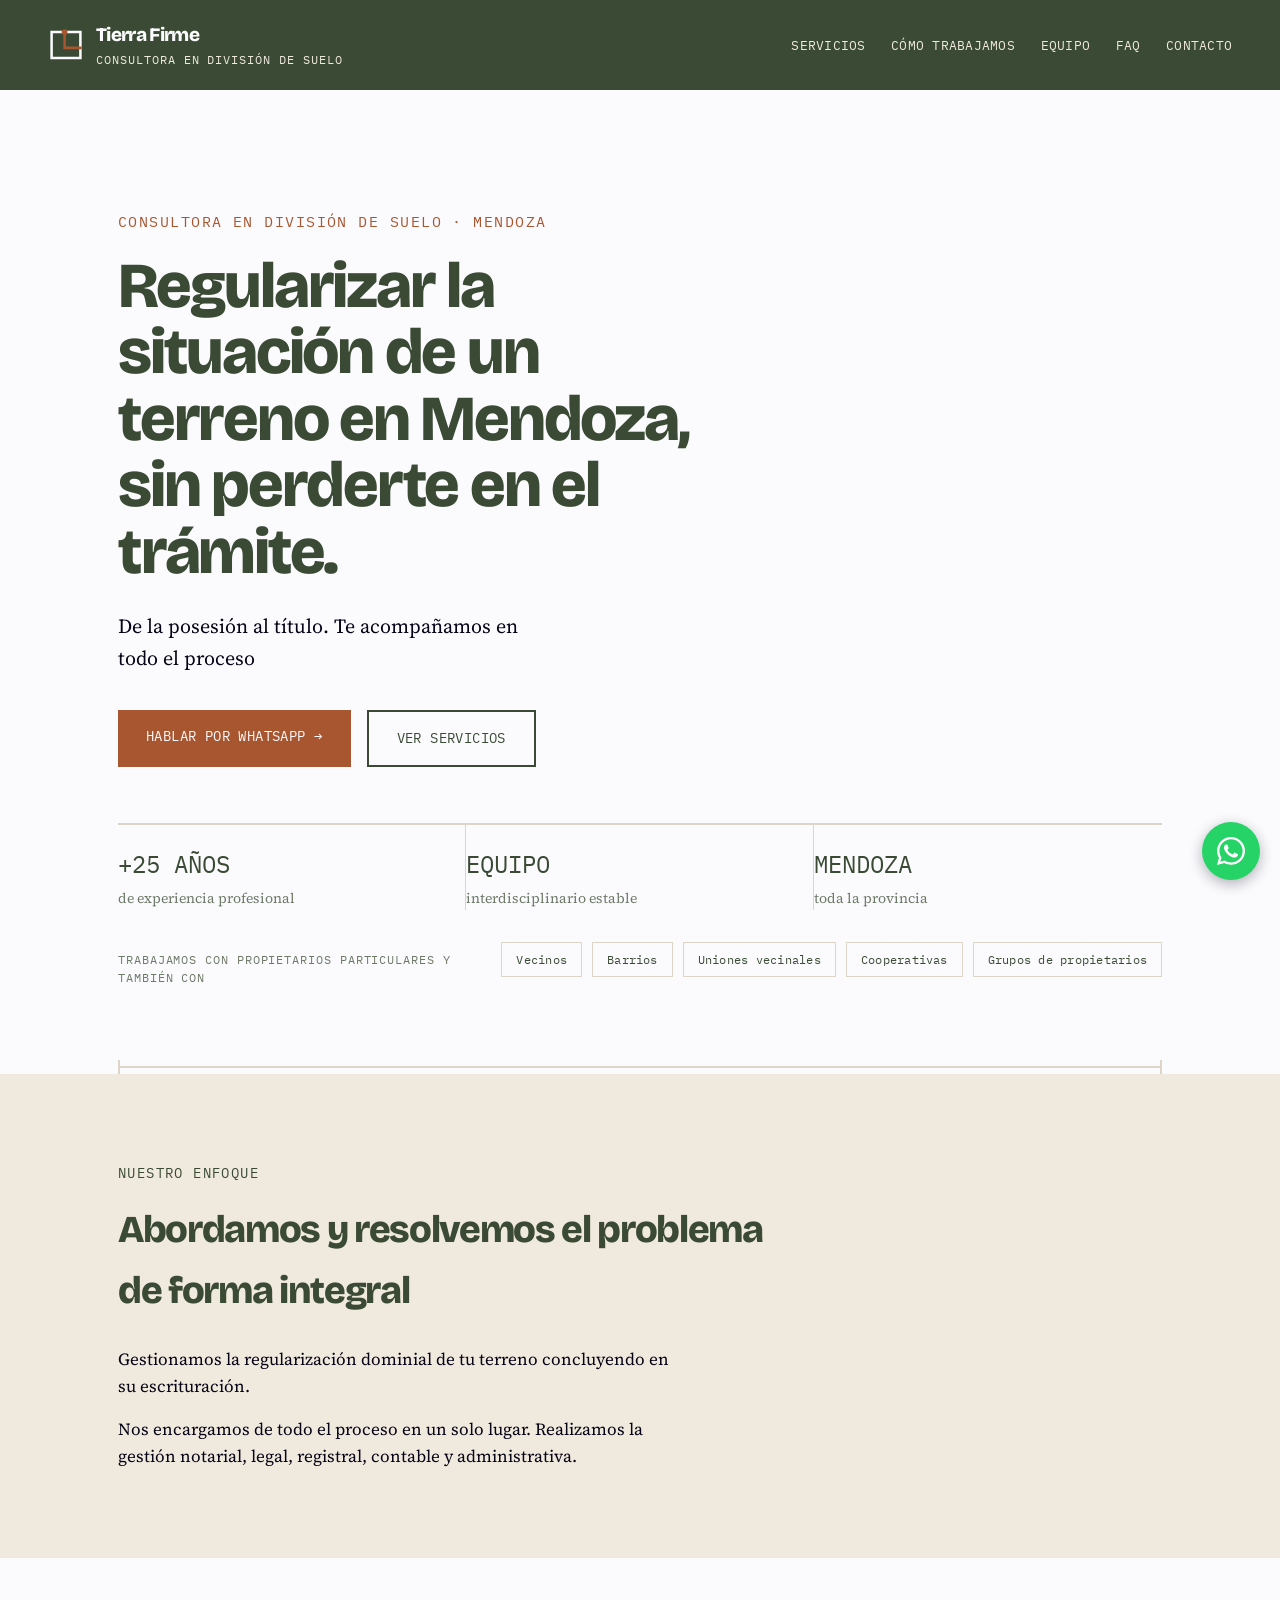
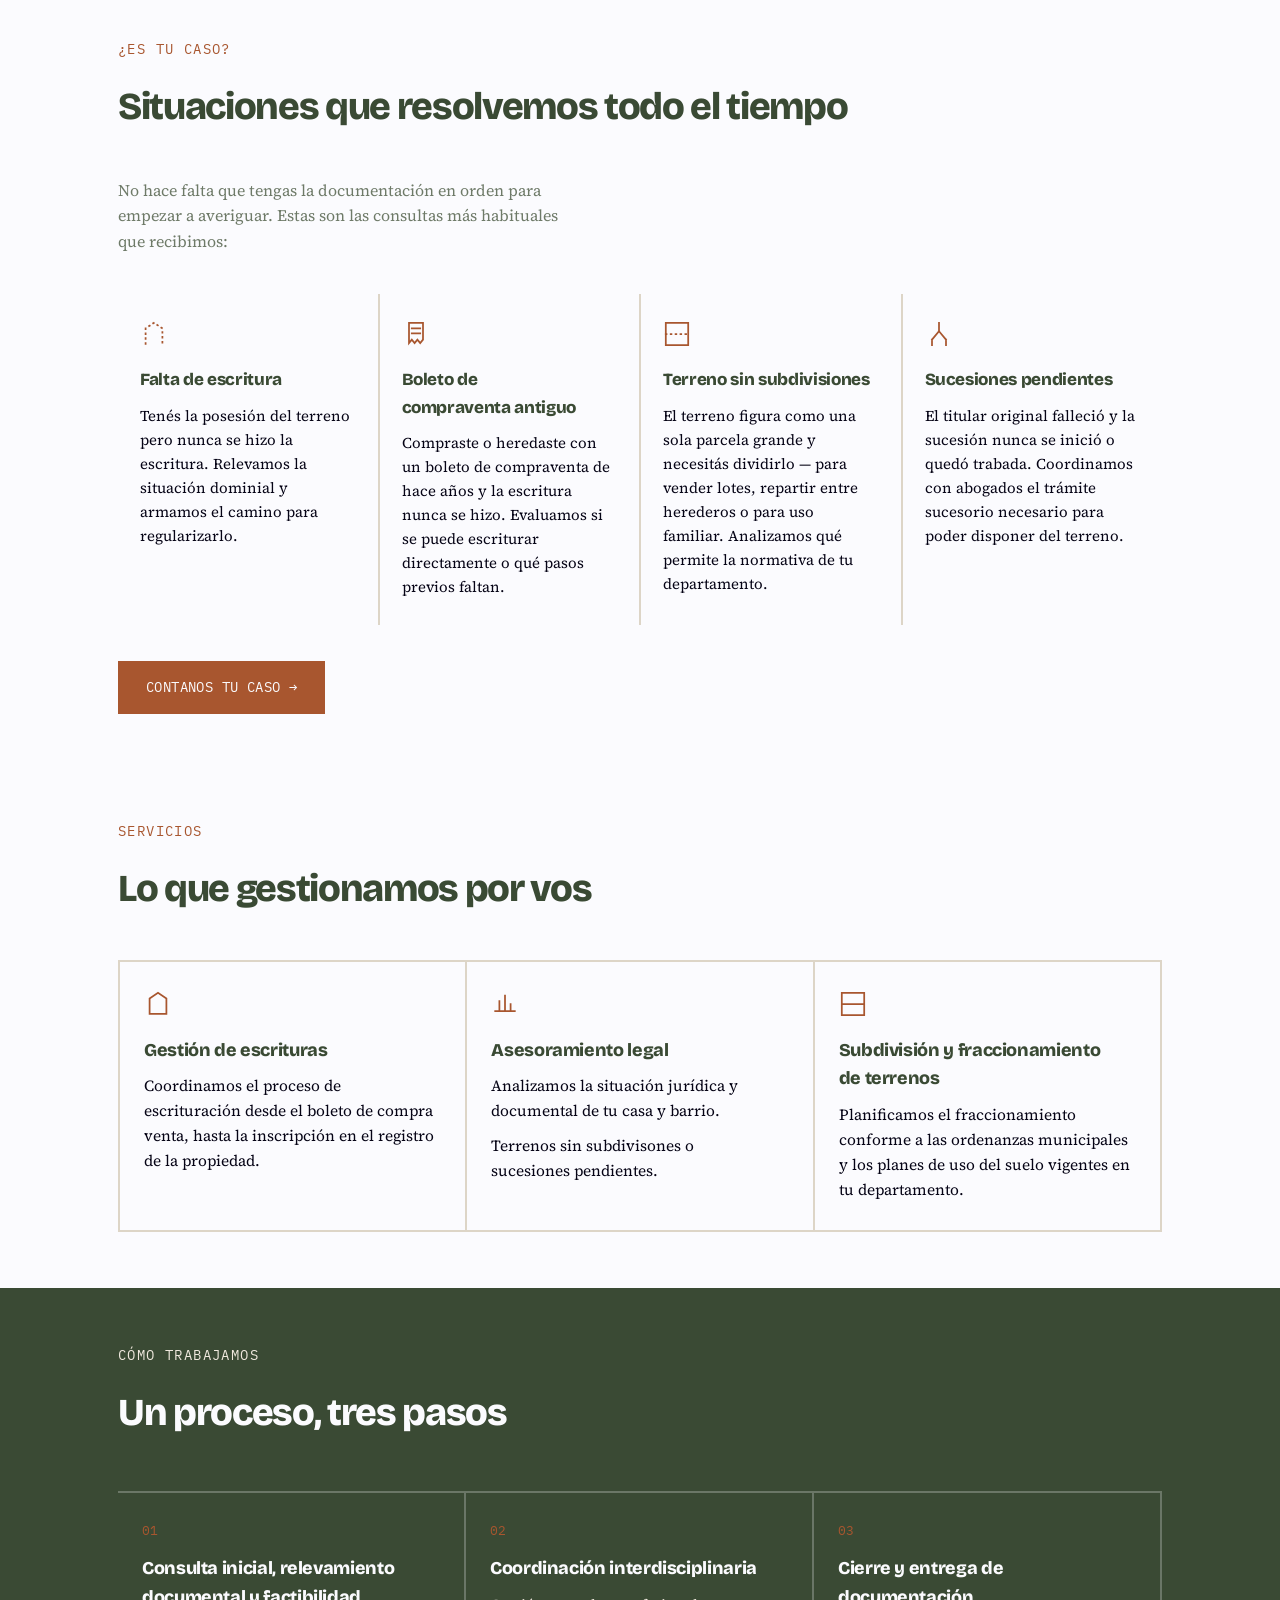
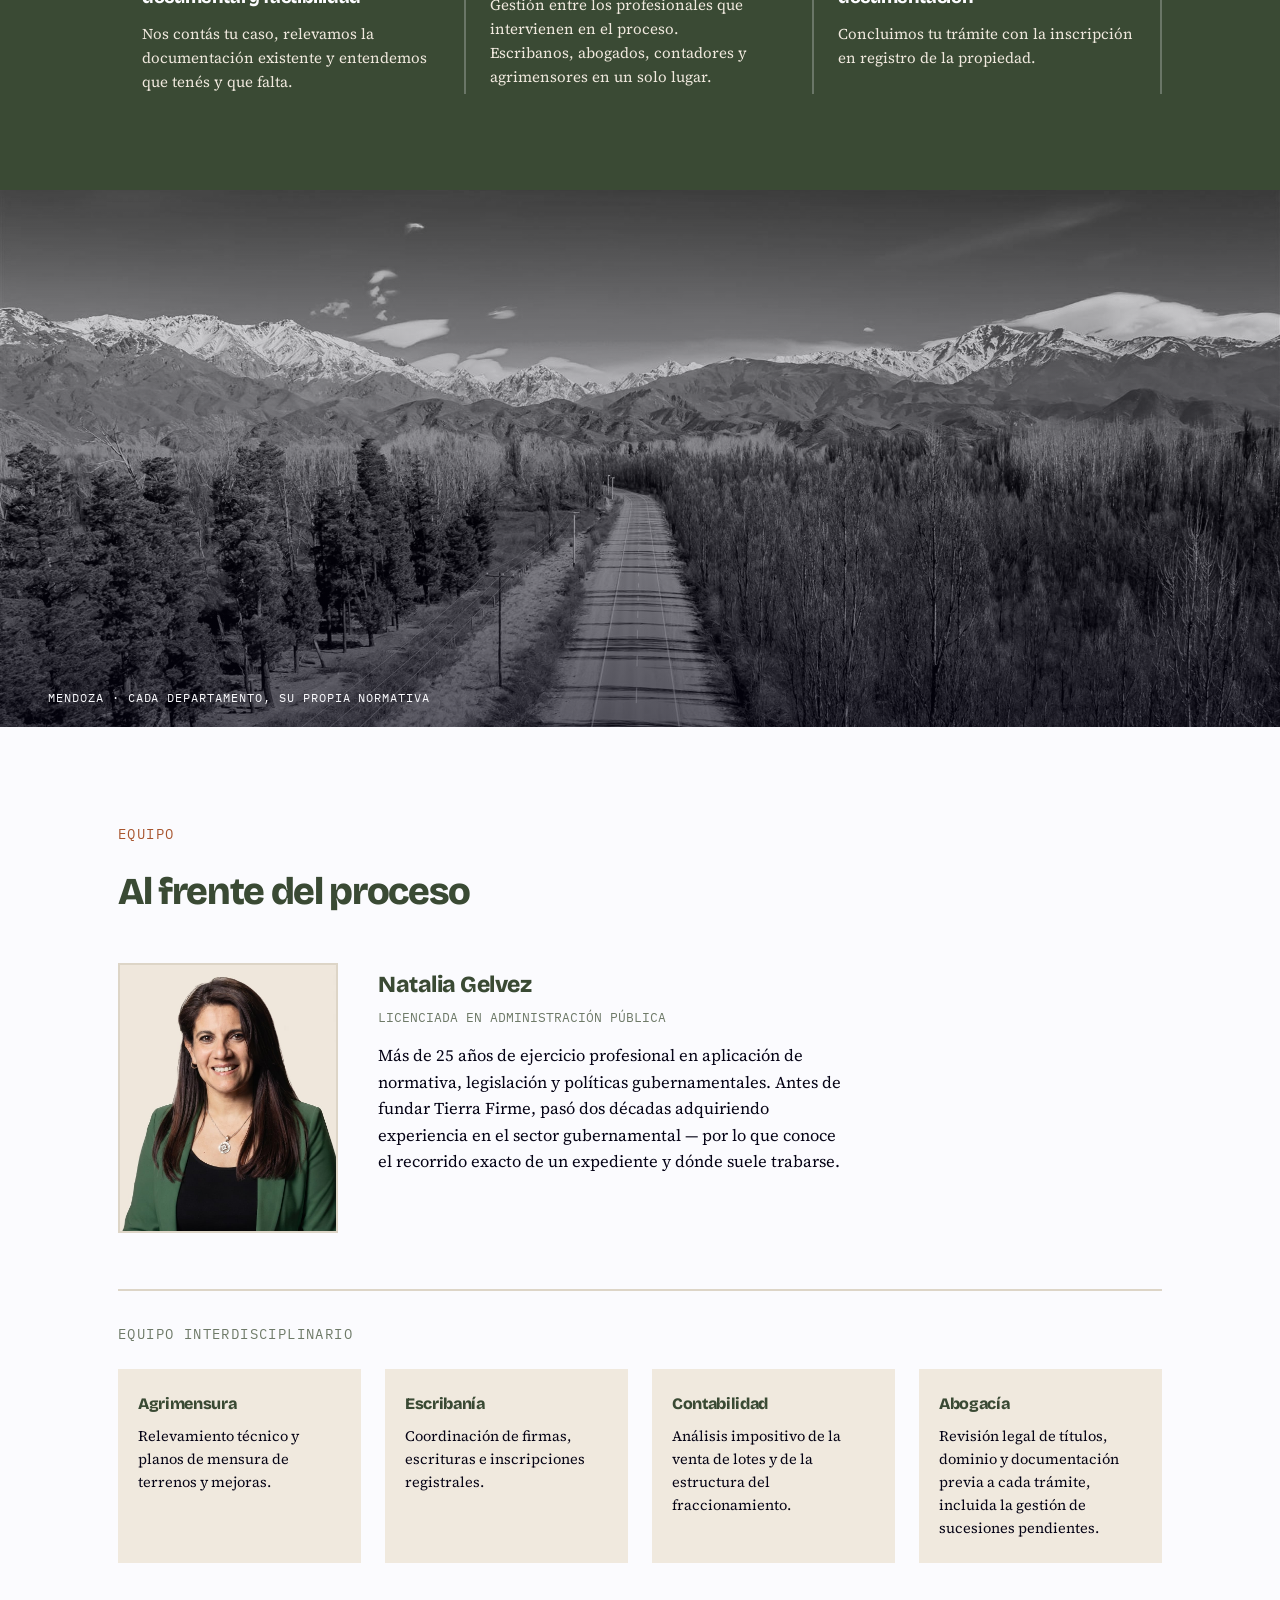
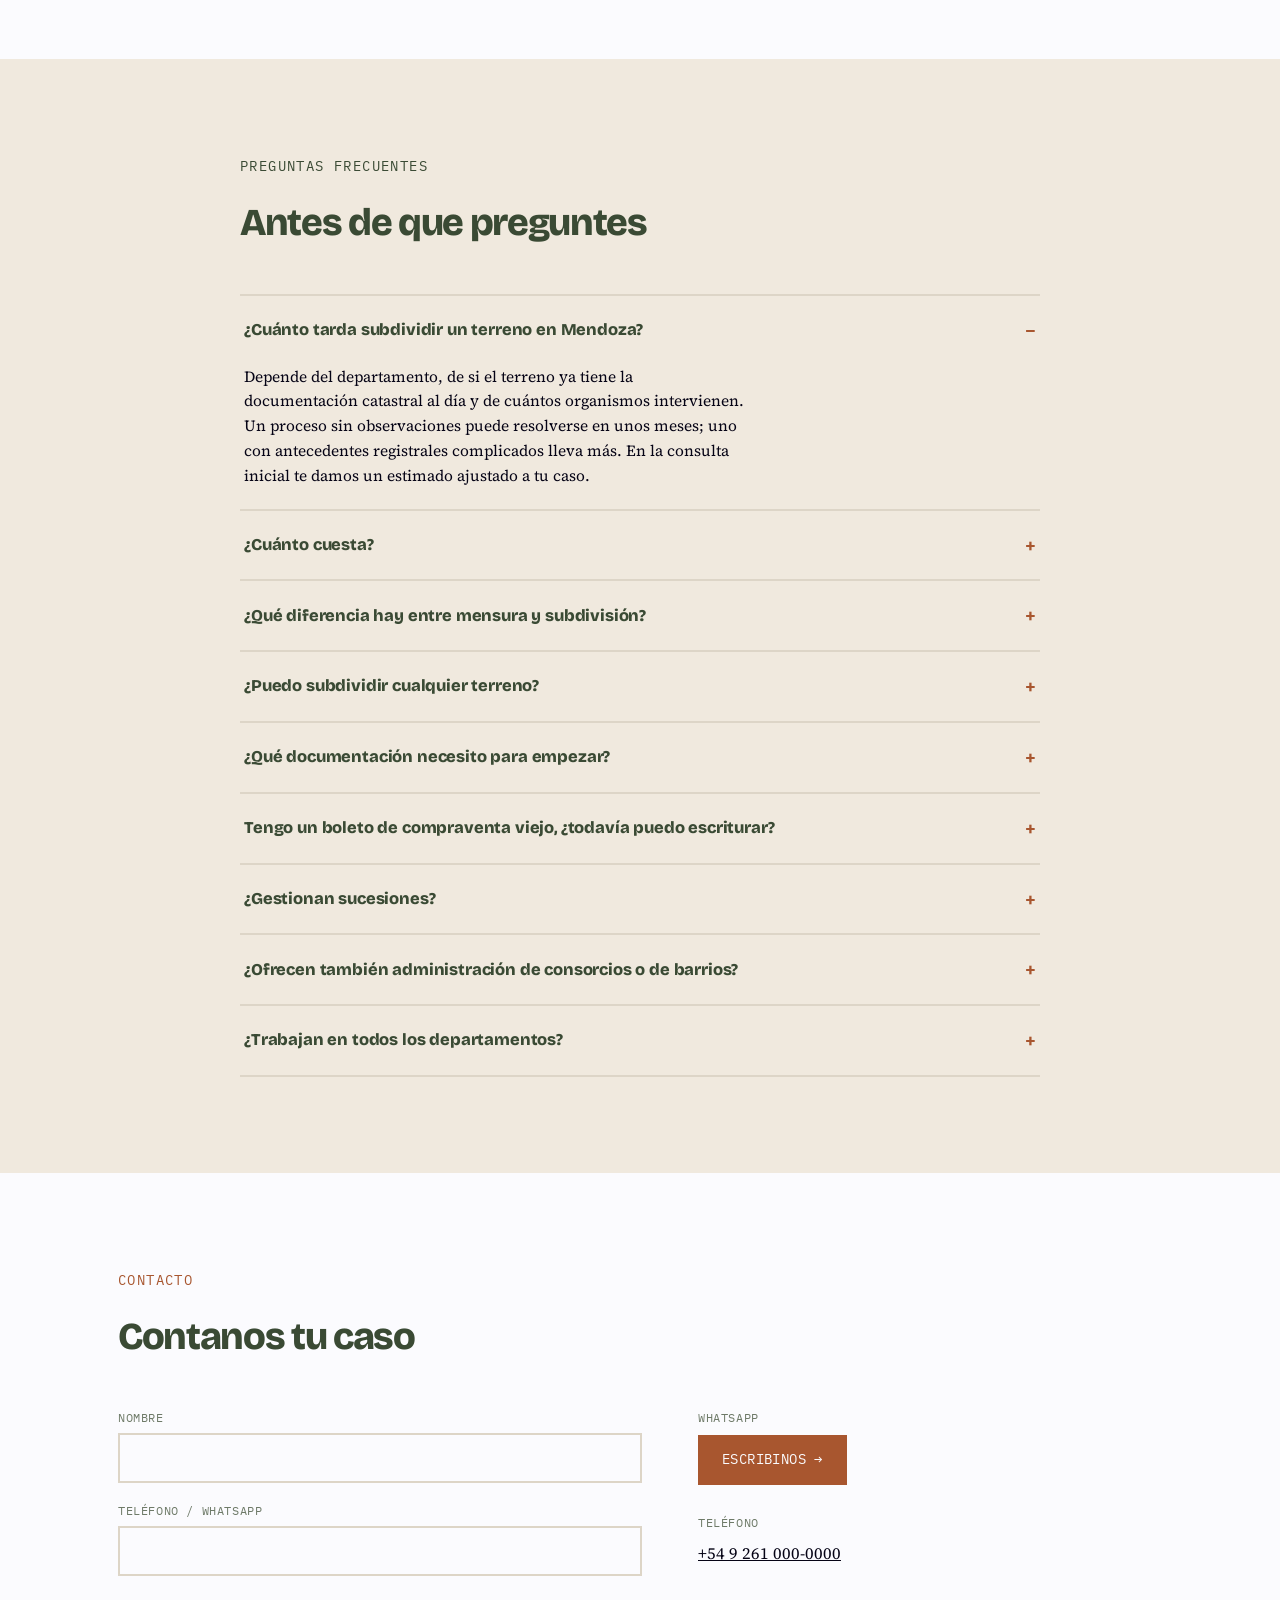
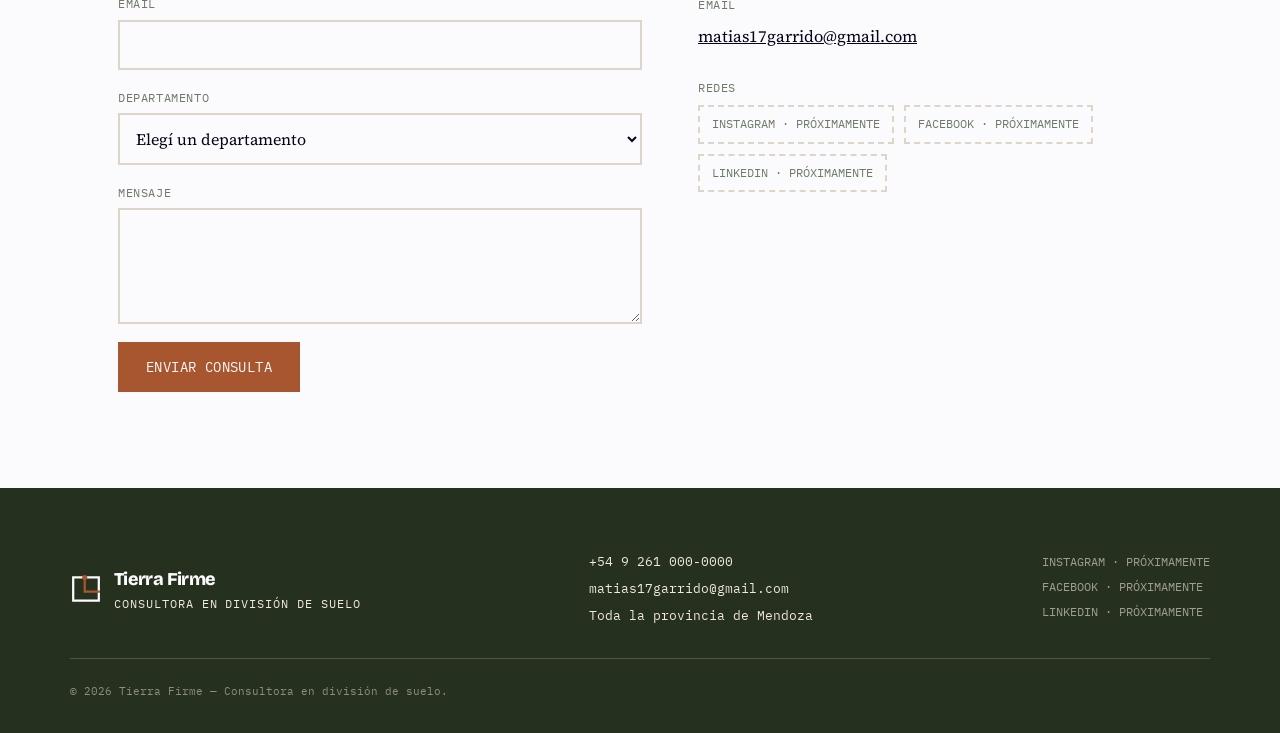
==== commit 4402499d: "mejoras" ====
--- a/index.html
+++ b/index.html
@@ -41,7 +41,7 @@
   .wrap{max-width:1140px;margin:0 auto}
   .pad-x{padding-left:clamp(20px,4vw,48px);padding-right:clamp(20px,4vw,48px)}
 
-  .kicker{font-family:var(--mono);font-size:12px;letter-spacing:0.1em;margin:0 0 16px}
+  .kicker{font-family:var(--mono);font-size:14px;letter-spacing:0.1em;margin:0 0 16px}
   h2{font-family:var(--display);font-weight:800;letter-spacing:-0.035em;color:var(--green);font-size:clamp(26px,3.2vw,38px);margin:0 0 40px}
   .btn{display:inline-block;text-decoration:none;font-family:var(--mono);font-size:13.5px;letter-spacing:0.03em;padding:16px 28px;border:none;cursor:pointer}
   .btn-solid{background:var(--terra);color:var(--paper)}
@@ -53,13 +53,30 @@
   header{background:var(--green);padding:clamp(14px,2vw,20px) clamp(20px,4vw,48px);display:flex;align-items:center;justify-content:space-between;gap:24px;flex-wrap:wrap;position:sticky;top:0;z-index:50}
   .brand{display:flex;align-items:center;gap:12px;text-decoration:none}
   .brand-name{display:block;font-family:var(--display);font-weight:800;letter-spacing:-0.035em;font-size:19px;color:var(--paper)}
-  .brand-sub{display:block;font-family:var(--mono);font-size:9px;letter-spacing:0.08em;color:var(--cream)}
+  .brand-sub{display:block;font-family:var(--mono);font-size:12px;letter-spacing:0.08em;color:var(--cream)}
   nav{display:flex;gap:clamp(14px,2vw,28px);flex-wrap:wrap;font-family:var(--mono);font-size:12.5px;letter-spacing:0.02em}
   nav a{color:var(--cream);text-decoration:none}
   nav a:hover{color:var(--paper);text-decoration:underline}
   @keyframes drawLogo{from{stroke-dashoffset:340}to{stroke-dashoffset:0}}
   .logo-path{stroke-dasharray:340;animation:drawLogo 1.4s ease-out forwards}
   @media (prefers-reduced-motion: reduce){.logo-path{animation:none;stroke-dashoffset:0}}
+
+  .nav-toggle{display:none;flex:none;width:36px;height:36px;padding:0;background:none;border:none;cursor:pointer;position:relative}
+  .nav-toggle .bar{position:absolute;left:6px;right:6px;height:2px;background:var(--paper);transition:transform .2s ease,opacity .2s ease}
+  .nav-toggle .bar:nth-child(1){top:12px}
+  .nav-toggle .bar:nth-child(2){top:18px}
+  .nav-toggle .bar:nth-child(3){top:24px}
+  .nav-toggle.open .bar:nth-child(1){top:18px;transform:rotate(45deg)}
+  .nav-toggle.open .bar:nth-child(2){opacity:0}
+  .nav-toggle.open .bar:nth-child(3){top:18px;transform:rotate(-45deg)}
+
+  @media (max-width:760px){
+    .nav-toggle{display:block}
+    nav{position:absolute;top:100%;left:0;right:0;flex-direction:column;align-items:stretch;gap:0;background:var(--green-dark);padding:0 clamp(20px,4vw,48px);max-height:0;overflow:hidden;transition:max-height .25s ease}
+    nav.open{max-height:320px;padding-top:8px;padding-bottom:16px}
+    nav a{padding:13px 0;border-top:1px solid rgba(251,251,254,0.15)}
+    nav a:first-child{border-top:none}
+  }
 
   /* HERO */
   .hero{padding-top:clamp(56px,10vw,120px);padding-bottom:clamp(40px,6vw,72px)}
@@ -72,7 +89,7 @@
   .hero-stats .num{font-family:var(--mono);font-size:24px;color:var(--green);margin:0 0 4px}
   .hero-stats .lbl{font-size:14px;color:var(--muted);margin:0}
   .para-quien{display:flex;align-items:baseline;gap:14px;flex-wrap:wrap;margin-top:32px}
-  .para-quien-label{font-family:var(--mono);font-size:11.5px;letter-spacing:0.08em;color:var(--muted);margin:0;flex:none}
+  .para-quien-label{font-family:var(--mono);font-size:11.5px;letter-spacing:0.08em;color:var(--muted);margin:0;flex:1 1 220px}
   .tag-row{display:flex;gap:10px;flex-wrap:wrap}
   .tag{font-family:var(--mono);font-size:12px;letter-spacing:0.02em;color:var(--green);border:1.5px solid var(--line);padding:7px 14px}
 
@@ -88,7 +105,7 @@
   .enfoque-body p{font-size:clamp(17px,1.3vw,19px);margin:0}
 
   /* SITUACIONES */
-  .situaciones{padding-top:clamp(48px,8vw,80px);padding-bottom:clamp(48px,8vw,80px)}
+  .situaciones{padding-top:clamp(48px,8vw,80px);padding-bottom:clamp(48px,8vw,50px)}
   .situaciones-lead{font-size:clamp(16px,1.2vw,18px);color:var(--muted);max-width:60ch;margin:0 0 40px}
   .sit-grid{display:grid;grid-template-columns:repeat(auto-fit,minmax(250px,1fr));gap:2px;background:var(--line)}
   .sit{background:var(--paper);padding:26px 22px;display:flex;flex-direction:column;gap:10px}
@@ -97,20 +114,19 @@
   .situaciones-cta{margin-top:36px}
 
   /* SERVICIOS */
-  .servicios{padding-top:clamp(56px,9vw,96px);padding-bottom:clamp(56px,9vw,96px)}
+  .servicios{padding-top:clamp(56px,9vw,50px);padding-bottom:clamp(56px,9vw,50px)}
   .svc-grid{display:grid;grid-template-columns:repeat(auto-fit,minmax(280px,1fr));border-top:2px solid var(--line);border-left:2px solid var(--line)}
   .svc{border-right:2px solid var(--line);border-bottom:2px solid var(--line);padding:28px 24px;display:flex;flex-direction:column;gap:10px}
   .svc h3{font-family:var(--display);font-weight:800;letter-spacing:-0.02em;color:var(--green);font-size:18px;margin:8px 0 0}
   .svc p{font-size:15.5px;margin:0}
-
   /* COMO TRABAJAMOS */
-  .proceso{background:var(--green);padding-top:clamp(56px,9vw,96px);padding-bottom:clamp(56px,9vw,96px)}
+  .proceso{background:var(--green);padding-top:clamp(56px,9vw,50px);padding-bottom:clamp(56px,9vw,96px)}
   .proceso .kicker{color:var(--cream)}
   .proceso h2{color:var(--paper);margin-bottom:48px}
   .steps{display:grid;grid-template-columns:repeat(auto-fit,minmax(230px,1fr));border-top:2px solid rgba(251,251,254,0.25)}
   .step{padding:28px 24px 0;border-right:2px solid rgba(251,251,254,0.25)}
   .step .n{font-family:var(--mono);font-size:13px;color:var(--terra);margin:0 0 12px}
-  .step h3{font-family:var(--display);font-weight:800;letter-spacing:-0.02em;color:var(--paper);font-size:18px;margin:0 0 10px;max-width:16ch}
+  .step h3{font-family:var(--display);font-weight:800;letter-spacing:-0.02em;color:var(--paper);font-size:18px;margin:0 0 10px}
   .step p{font-size:15px;color:var(--cream);margin:0}
 
   /* IMAGEN */
@@ -191,7 +207,12 @@
       <span class="brand-sub">CONSULTORA EN DIVISIÓN DE SUELO</span>
     </span>
   </a>
-  <nav aria-label="Navegación principal">
+  <button class="nav-toggle" id="nav-toggle" type="button" aria-label="Abrir menú" aria-expanded="false" aria-controls="primary-nav">
+    <span class="bar"></span>
+    <span class="bar"></span>
+    <span class="bar"></span>
+  </button>
+  <nav aria-label="Navegación principal" id="primary-nav">
     <a href="#servicios">SERVICIOS</a>
     <a href="#como-trabajamos">CÓMO TRABAJAMOS</a>
     <a href="#equipo">EQUIPO</a>
@@ -202,7 +223,7 @@
 
 <!-- HERO -->
 <section id="top" class="hero pad-x wrap">
-  <p class="kicker" style="color:var(--terra);font-size:12.5px;margin-bottom:20px">CONSULTORA EN DIVISIÓN DE SUELO · MENDOZA</p>
+  <p class="kicker" style="color:var(--terra);font-size:14.5px;margin-bottom:20px">CONSULTORA EN DIVISIÓN DE SUELO · MENDOZA</p>
   <h1>Regularizar la situación de un terreno en Mendoza, sin perderte en el trámite.</h1>
   <p class="lead">De la posesión al título. Te acompañamos en todo el proceso</p>
   <div class="hero-ctas">
@@ -243,8 +264,8 @@
 </div>
 
 <!-- ENFOQUE -->
-<section class="enfoque pad-x">
-  <div class="wrap">
+<section class="enfoque">
+  <div class="wrap pad-x">
     <p class="kicker" style="color:var(--green)">NUESTRO ENFOQUE</p>
     <h2>Abordamos y resolvemos el problema de forma integral</h2>
     <div class="enfoque-body">
@@ -309,8 +330,8 @@
 </section>
 
 <!-- COMO TRABAJAMOS -->
-<section id="como-trabajamos" class="proceso pad-x">
-  <div class="wrap">
+<section id="como-trabajamos" class="proceso">
+  <div class="wrap pad-x">
     <p class="kicker">CÓMO TRABAJAMOS</p>
     <h2>Un proceso, tres pasos</h2>
     <div class="steps">
@@ -439,13 +460,13 @@
   <div class="contacto-cols">
     <form id="form-contacto">
       <label>NOMBRE
-        <input type="text" name="nombre" required autocomplete="name">
+        <input type="text" name="nombre" required maxlength="40" autocomplete="name">
       </label>
       <label>TELÉFONO / WHATSAPP
-        <input type="tel" name="telefono" required autocomplete="tel">
+        <input type="tel" name="telefono" required maxlength="40" autocomplete="tel">
       </label>
       <label>EMAIL
-        <input type="email" name="email" required autocomplete="email">
+        <input type="email" name="email" required maxlength="40" autocomplete="email">
       </label>
       <label>DEPARTAMENTO
         <select name="departamento" required>
@@ -471,7 +492,7 @@
         </select>
       </label>
       <label>MENSAJE
-        <textarea name="mensaje" rows="4"></textarea>
+        <textarea name="mensaje" rows="4" required maxlength="800"></textarea>
       </label>
       <button type="submit" class="btn btn-solid" style="width:fit-content">ENVIAR CONSULTA</button>
       <p id="form-status" role="status" style="display:none;font-family:var(--mono);font-size:13px;color:var(--green);margin:0"></p>
@@ -540,9 +561,9 @@
   // ============================================================
   var WA_NUMBER  = "542610000000";              // TODO: número real, formato 549261XXXXXXX (sin +, sin espacios)
   var TEL_HUMAN  = "+54 9 261 000-0000";        // TODO: como se muestra en pantalla
-  var EMAIL      = "contacto@tierrafirme.com.ar"; // TODO: confirmar casilla real
+  var EMAIL      = "matias17garrido@gmail.com";
   var WA_GREETING = "Hola, quisiera consultar por la subdivisión de un terreno en...";
-  var WEB3FORMS_KEY = "";                       // TODO: access key gratuita de https://web3forms.com (dejar vacío desactiva el envío por email)
+  var WEB3FORMS_KEY = "005e63c2-e781-40f7-835f-558ac353089d";
   // ============================================================
 
   var waLink = "https://wa.me/" + WA_NUMBER + "?text=" + encodeURIComponent(WA_GREETING);
@@ -556,34 +577,78 @@
     a.textContent = EMAIL;
   });
 
+  // Menú hamburguesa (mobile)
+  var navToggle = document.getElementById("nav-toggle");
+  var primaryNav = document.getElementById("primary-nav");
+  function closeNav() {
+    primaryNav.classList.remove("open");
+    navToggle.classList.remove("open");
+    navToggle.setAttribute("aria-expanded", "false");
+  }
+  navToggle.addEventListener("click", function () {
+    var isOpen = primaryNav.classList.toggle("open");
+    navToggle.classList.toggle("open", isOpen);
+    navToggle.setAttribute("aria-expanded", isOpen ? "true" : "false");
+  });
+  primaryNav.querySelectorAll("a").forEach(function (a) {
+    a.addEventListener("click", closeNav);
+  });
+
   // El formulario abre WhatsApp con los datos cargados y, en paralelo, manda una copia por email
+  function normalizeField(str) {
+    return str.trim().replace(/\s+/g, " ");
+  }
+  function normalizeMensaje(str) {
+    return str.trim().replace(/[ \t]+/g, " ").replace(/\n{3,}/g, "\n\n");
+  }
+
   document.getElementById("form-contacto").addEventListener("submit", function (e) {
     e.preventDefault();
     var f = e.target;
     var status = document.getElementById("form-status");
-    var msg = "Hola, soy " + f.nombre.value + ".\n" +
-      "Quisiera consultar por la subdivisión de un terreno en " + f.departamento.value + ".\n" +
-      (f.mensaje.value ? f.mensaje.value + "\n" : "") +
-      "Mis datos de contacto: " + f.telefono.value + " / " + f.email.value;
+
+    var nombre = normalizeField(f.nombre.value);
+    var telefono = normalizeField(f.telefono.value);
+    var email = normalizeField(f.email.value).toLowerCase();
+    var departamento = f.departamento.value;
+    var mensaje = normalizeMensaje(f.mensaje.value);
+
+    if (!nombre || !telefono || !email || !departamento || !mensaje) {
+      status.style.color = "var(--terra)";
+      status.textContent = "Completá todos los campos antes de enviar.";
+      status.style.display = "block";
+      return;
+    }
+
+    f.nombre.value = nombre;
+    f.telefono.value = telefono;
+    f.email.value = email;
+    f.mensaje.value = mensaje;
+
+    var msg = "Hola, soy " + nombre + ".\n" +
+      "Quisiera consultar por la subdivisión de un terreno en " + departamento + ".\n" +
+      mensaje + "\n" +
+      "Mis datos de contacto: " + telefono + " / " + email;
 
     window.open("https://wa.me/" + WA_NUMBER + "?text=" + encodeURIComponent(msg), "_blank", "noopener");
 
     if (WEB3FORMS_KEY) {
+      var fd = new FormData();
+      fd.append("access_key", WEB3FORMS_KEY);
+      fd.append("subject", "Nueva consulta desde el sitio de Tierra Firme");
+      fd.append("name", nombre);
+      fd.append("email", email);
+      fd.append("telefono", telefono);
+      fd.append("departamento", departamento);
+      fd.append("mensaje", mensaje);
       fetch("https://api.web3forms.com/submit", {
         method: "POST",
-        headers: { "Content-Type": "application/json", Accept: "application/json" },
-        body: JSON.stringify({
-          access_key: WEB3FORMS_KEY,
-          subject: "Nueva consulta desde el sitio de Tierra Firme",
-          name: f.nombre.value,
-          email: f.email.value,
-          telefono: f.telefono.value,
-          departamento: f.departamento.value,
-          mensaje: f.mensaje.value || "(sin mensaje)"
-        })
+        headers: { Accept: "application/json" },
+        body: fd
       }).catch(function () {});
     }
 
+    status.style.color = "var(--green)";
     status.textContent = "¡Listo! Te abrimos WhatsApp para que confirmes el envío. También registramos tu consulta por email.";
     status.style.display = "block";
     f.reset();
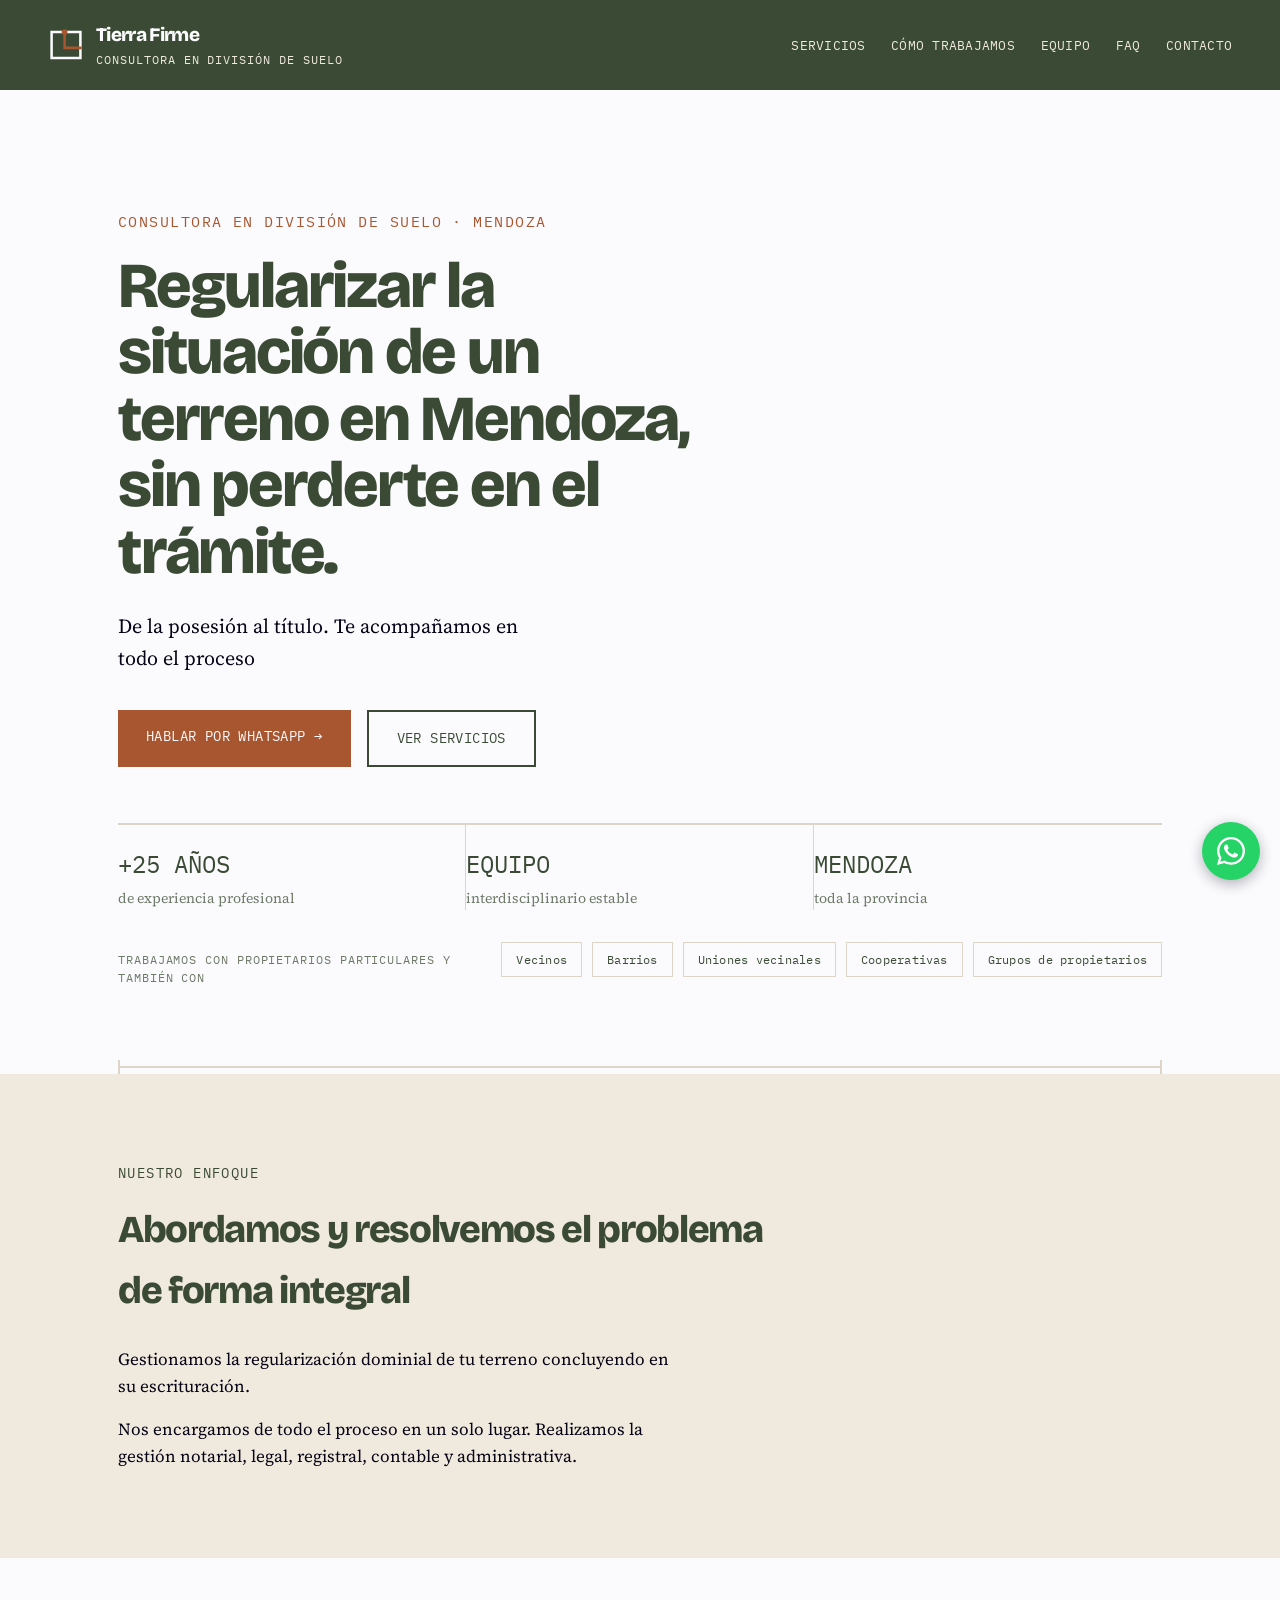
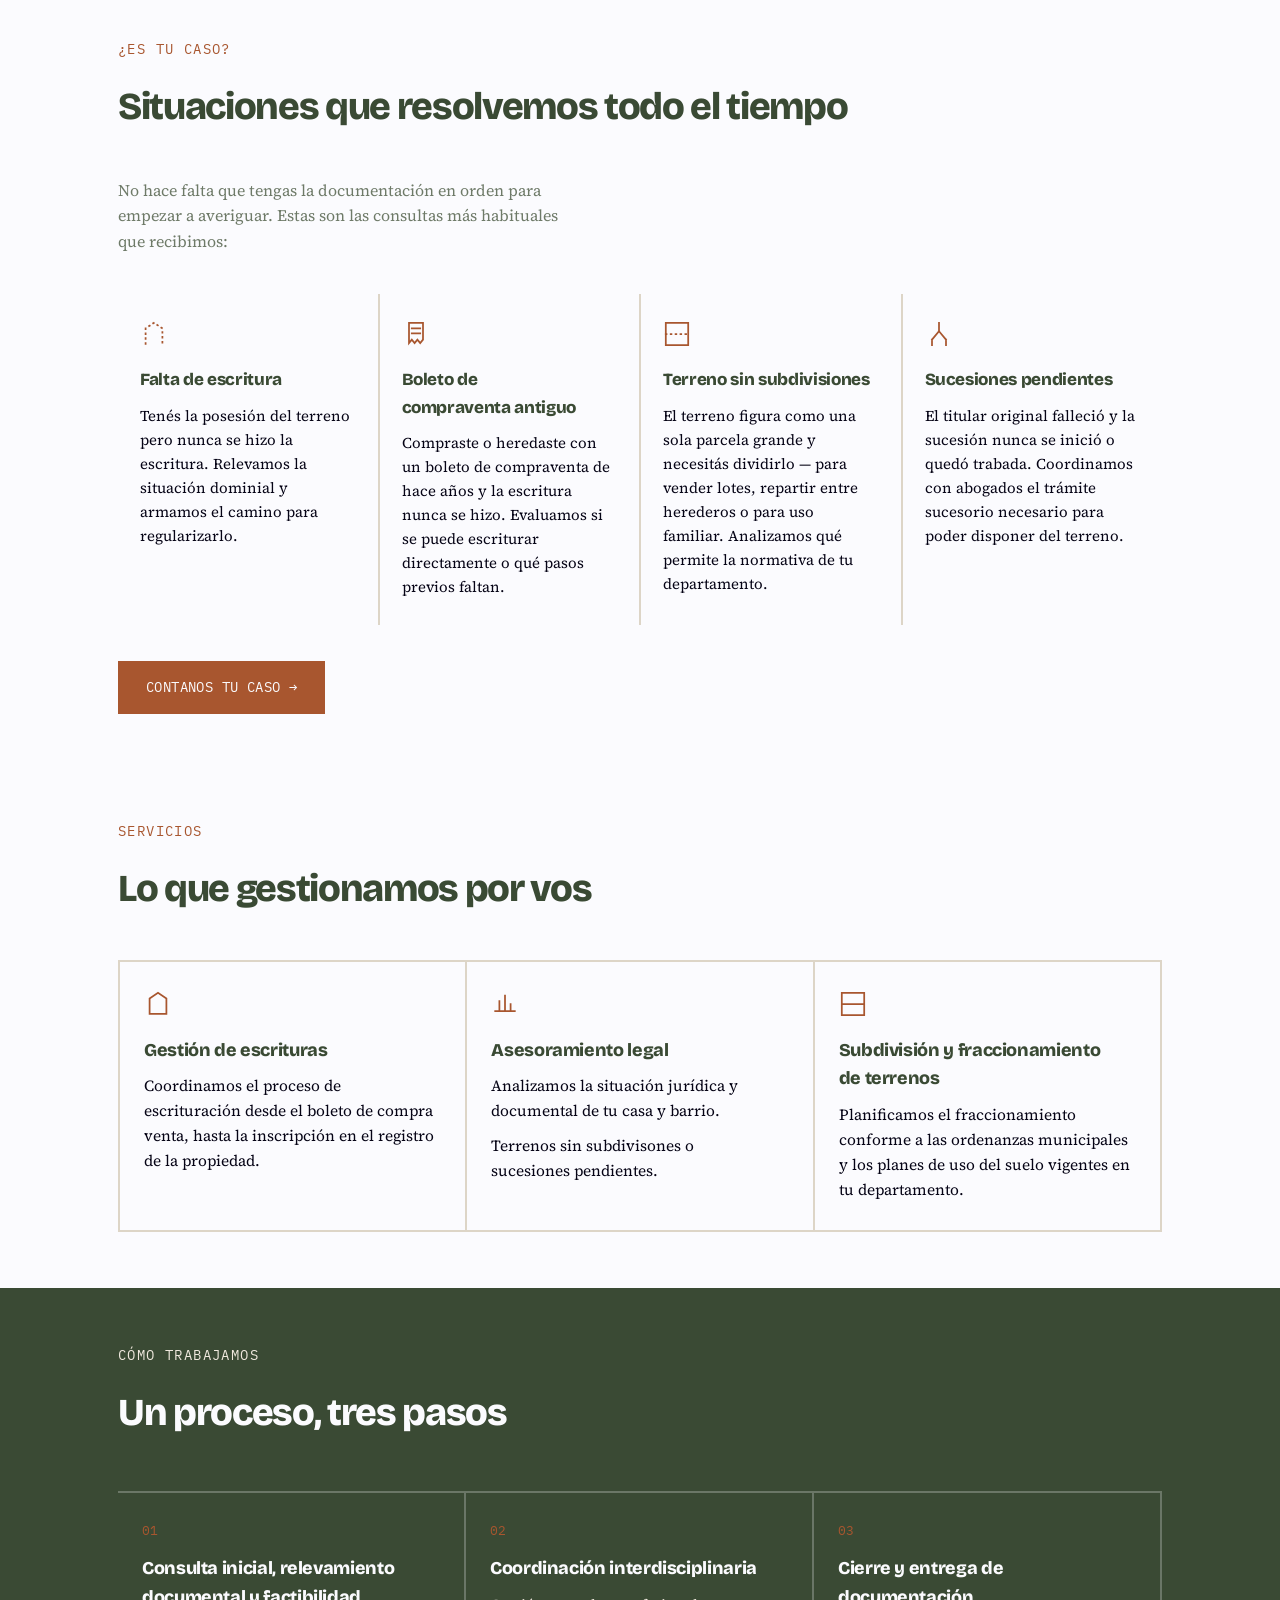
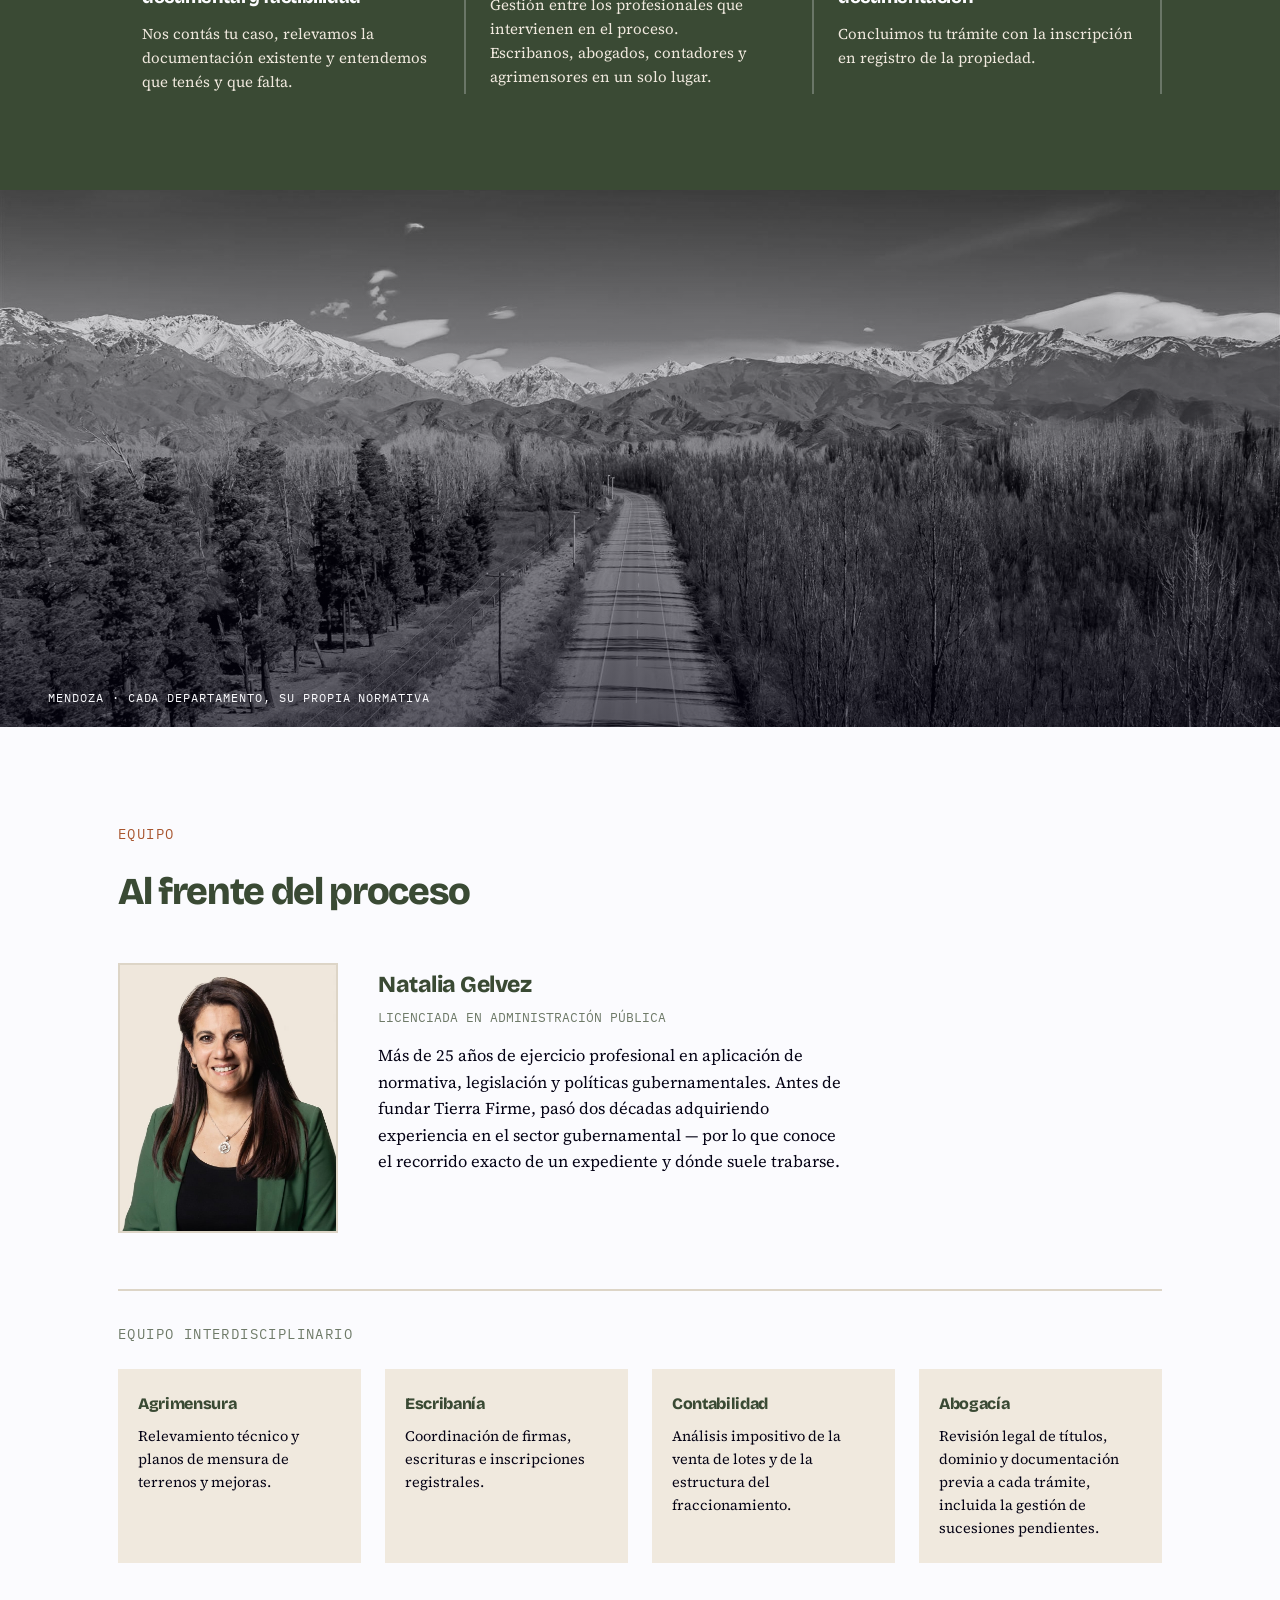
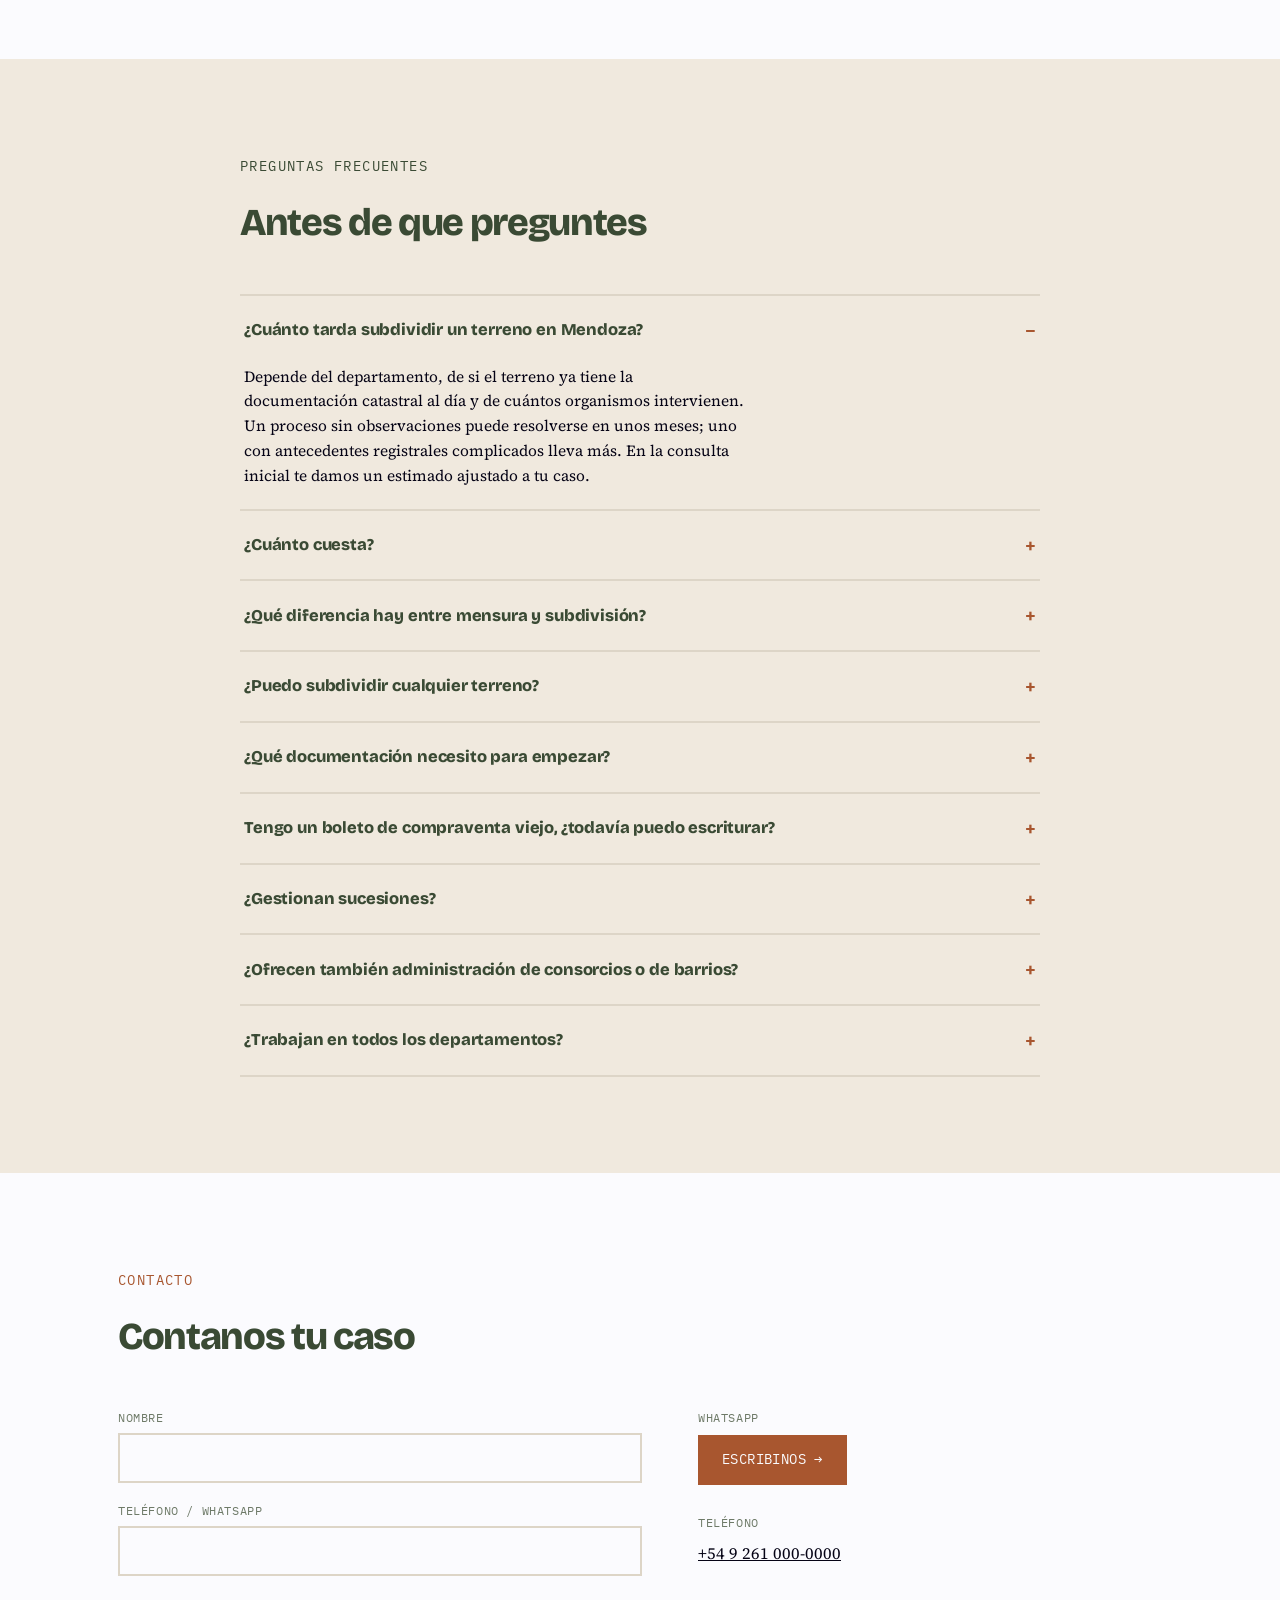
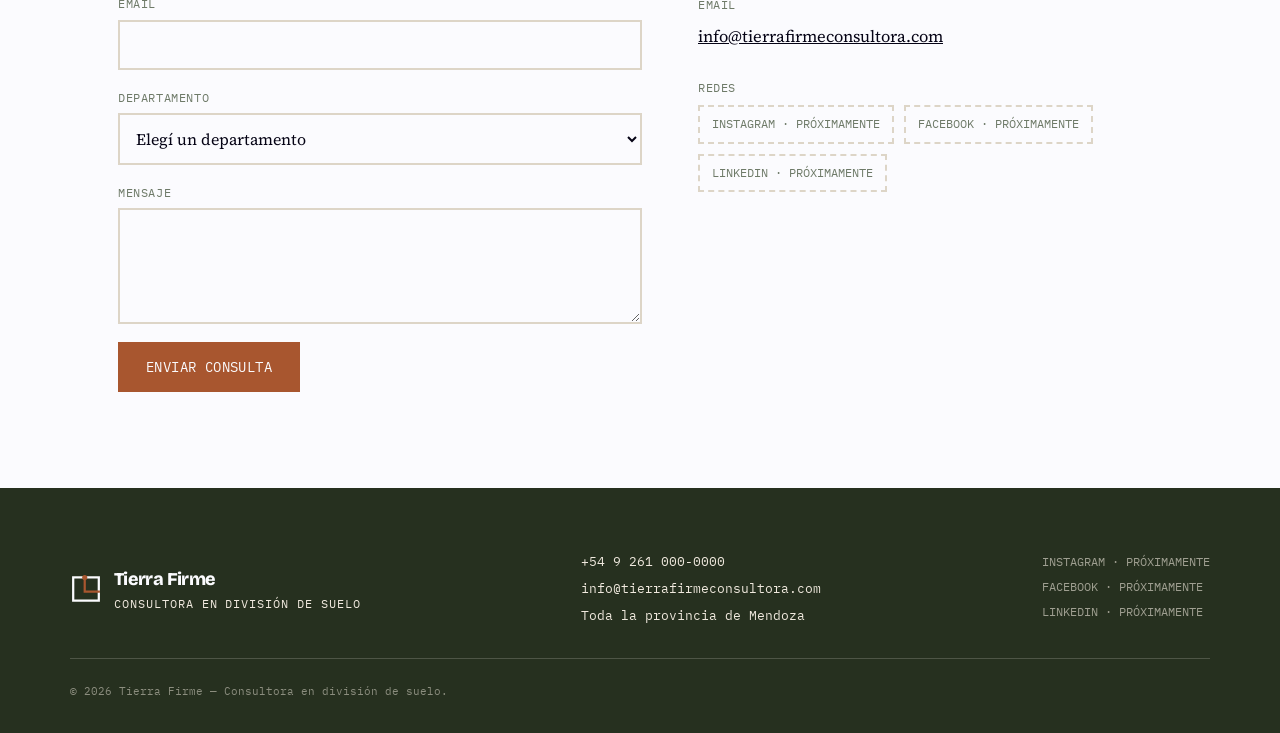
==== commit c79ed62e: "cambio de datos provisorios" ====
--- a/index.html
+++ b/index.html
@@ -559,9 +559,9 @@
   // ============================================================
   // DATOS DE CONTACTO — editar SOLO acá y se actualiza todo el sitio
   // ============================================================
-  var WA_NUMBER  = "542610000000";              // TODO: número real, formato 549261XXXXXXX (sin +, sin espacios)
+  var WA_NUMBER  = "2615790298";              // TODO: número real, formato 549261XXXXXXX (sin +, sin espacios)
   var TEL_HUMAN  = "+54 9 261 000-0000";        // TODO: como se muestra en pantalla
-  var EMAIL      = "matias17garrido@gmail.com";
+  var EMAIL      = "info@tierrafirmeconsultora.com";
   var WA_GREETING = "Hola, quisiera consultar por la subdivisión de un terreno en...";
   var WEB3FORMS_KEY = "005e63c2-e781-40f7-835f-558ac353089d";
   // ============================================================
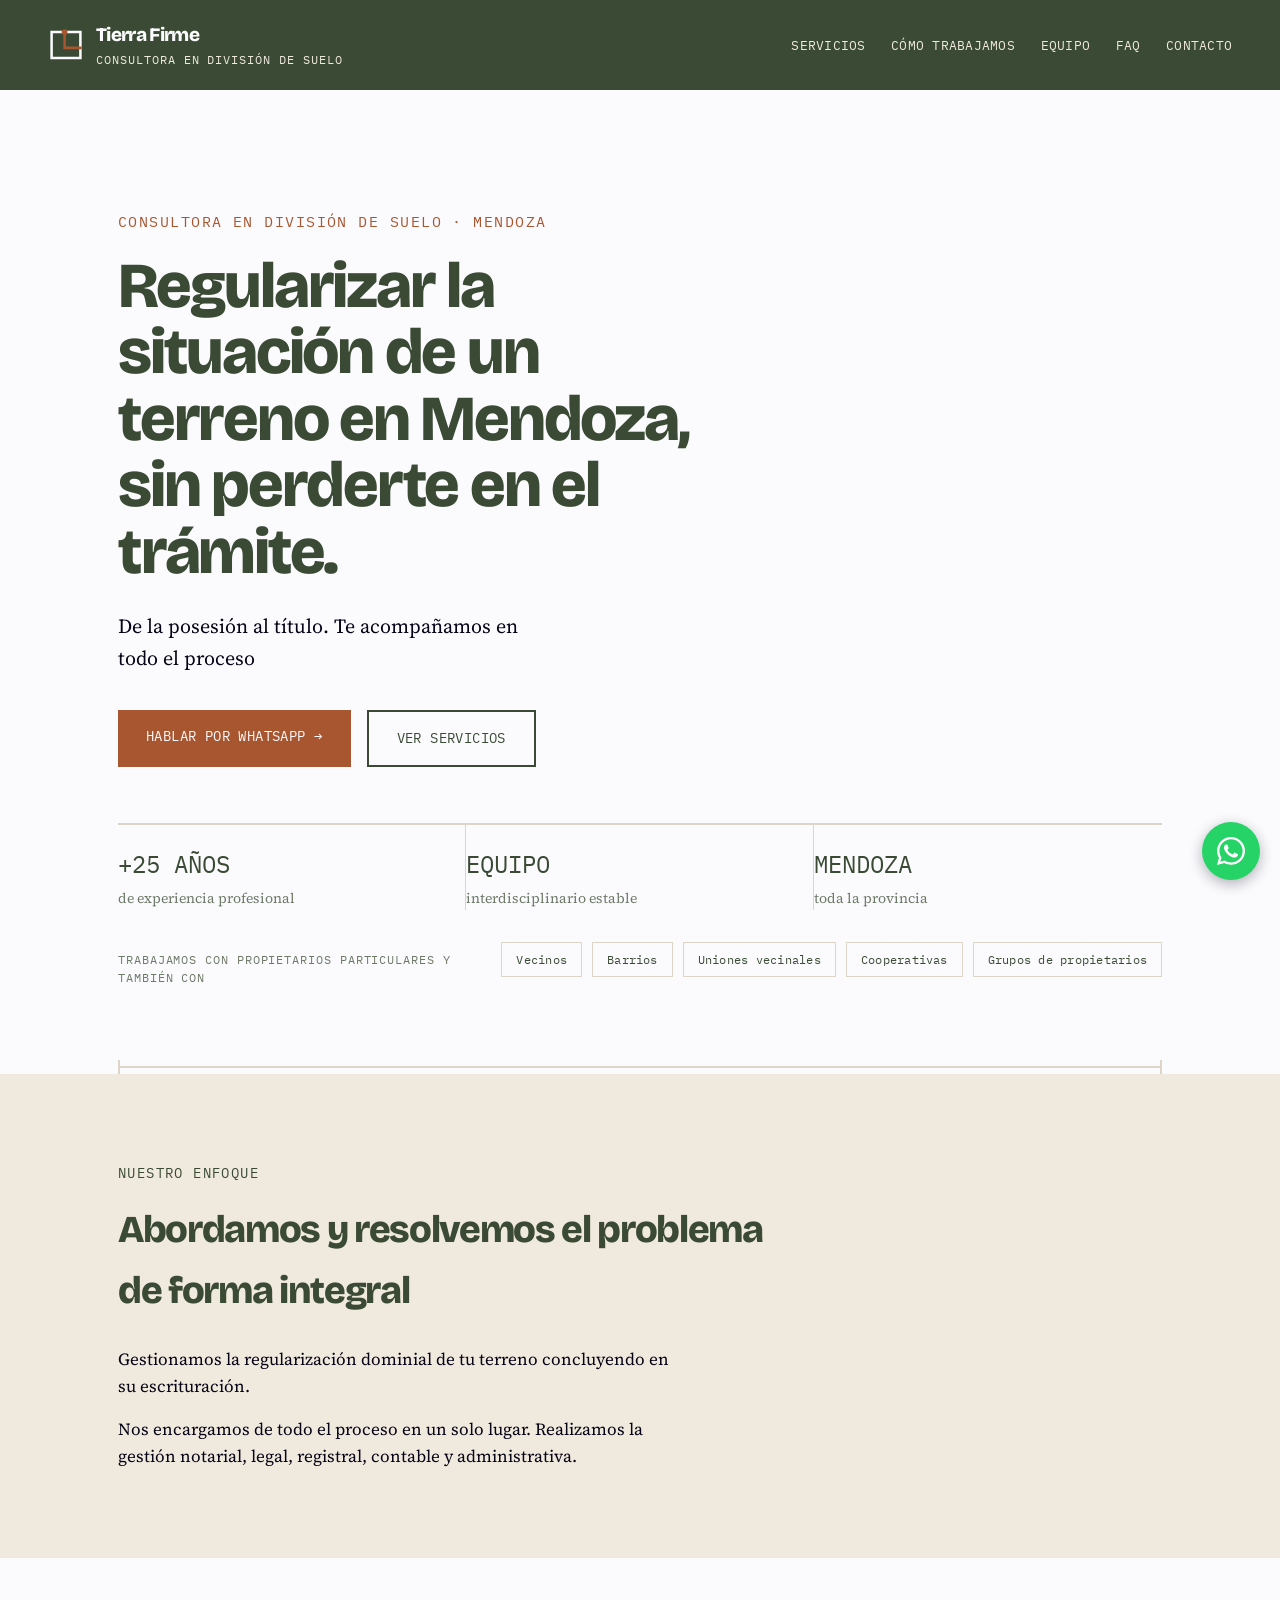
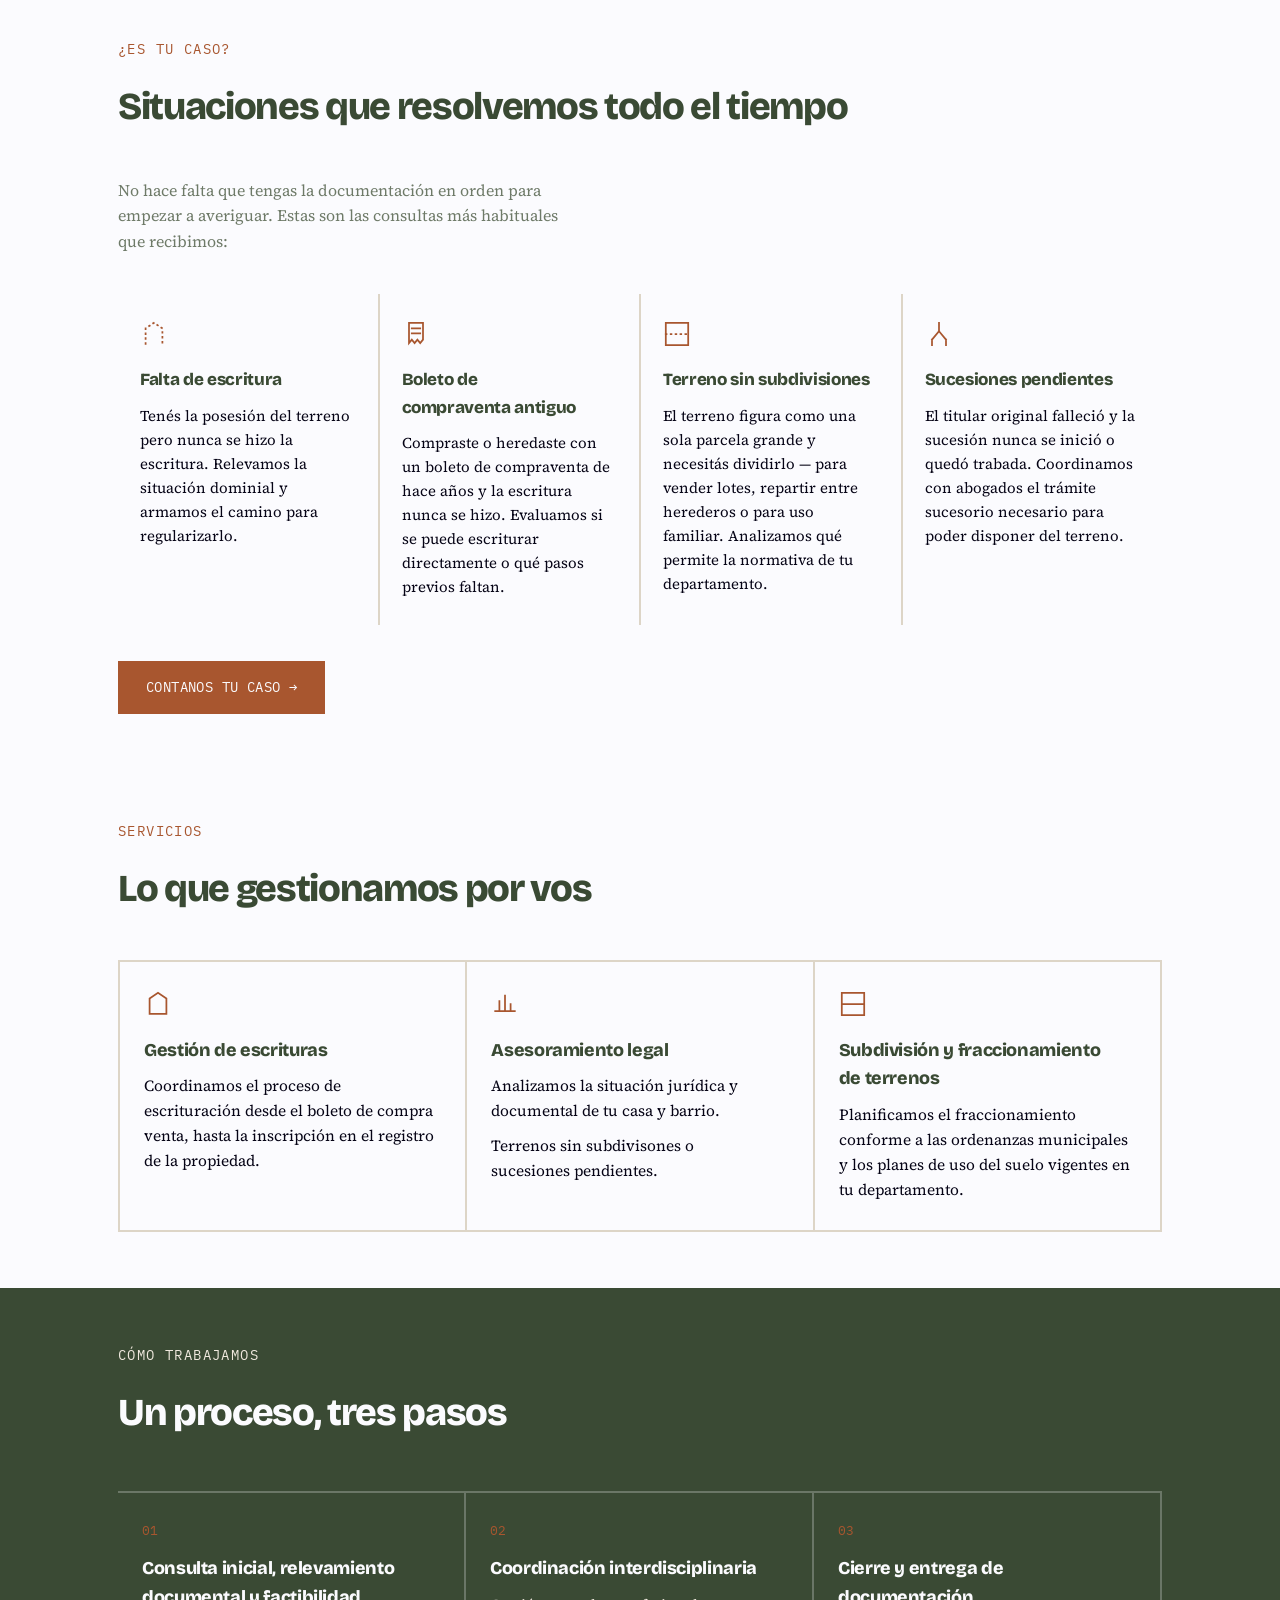
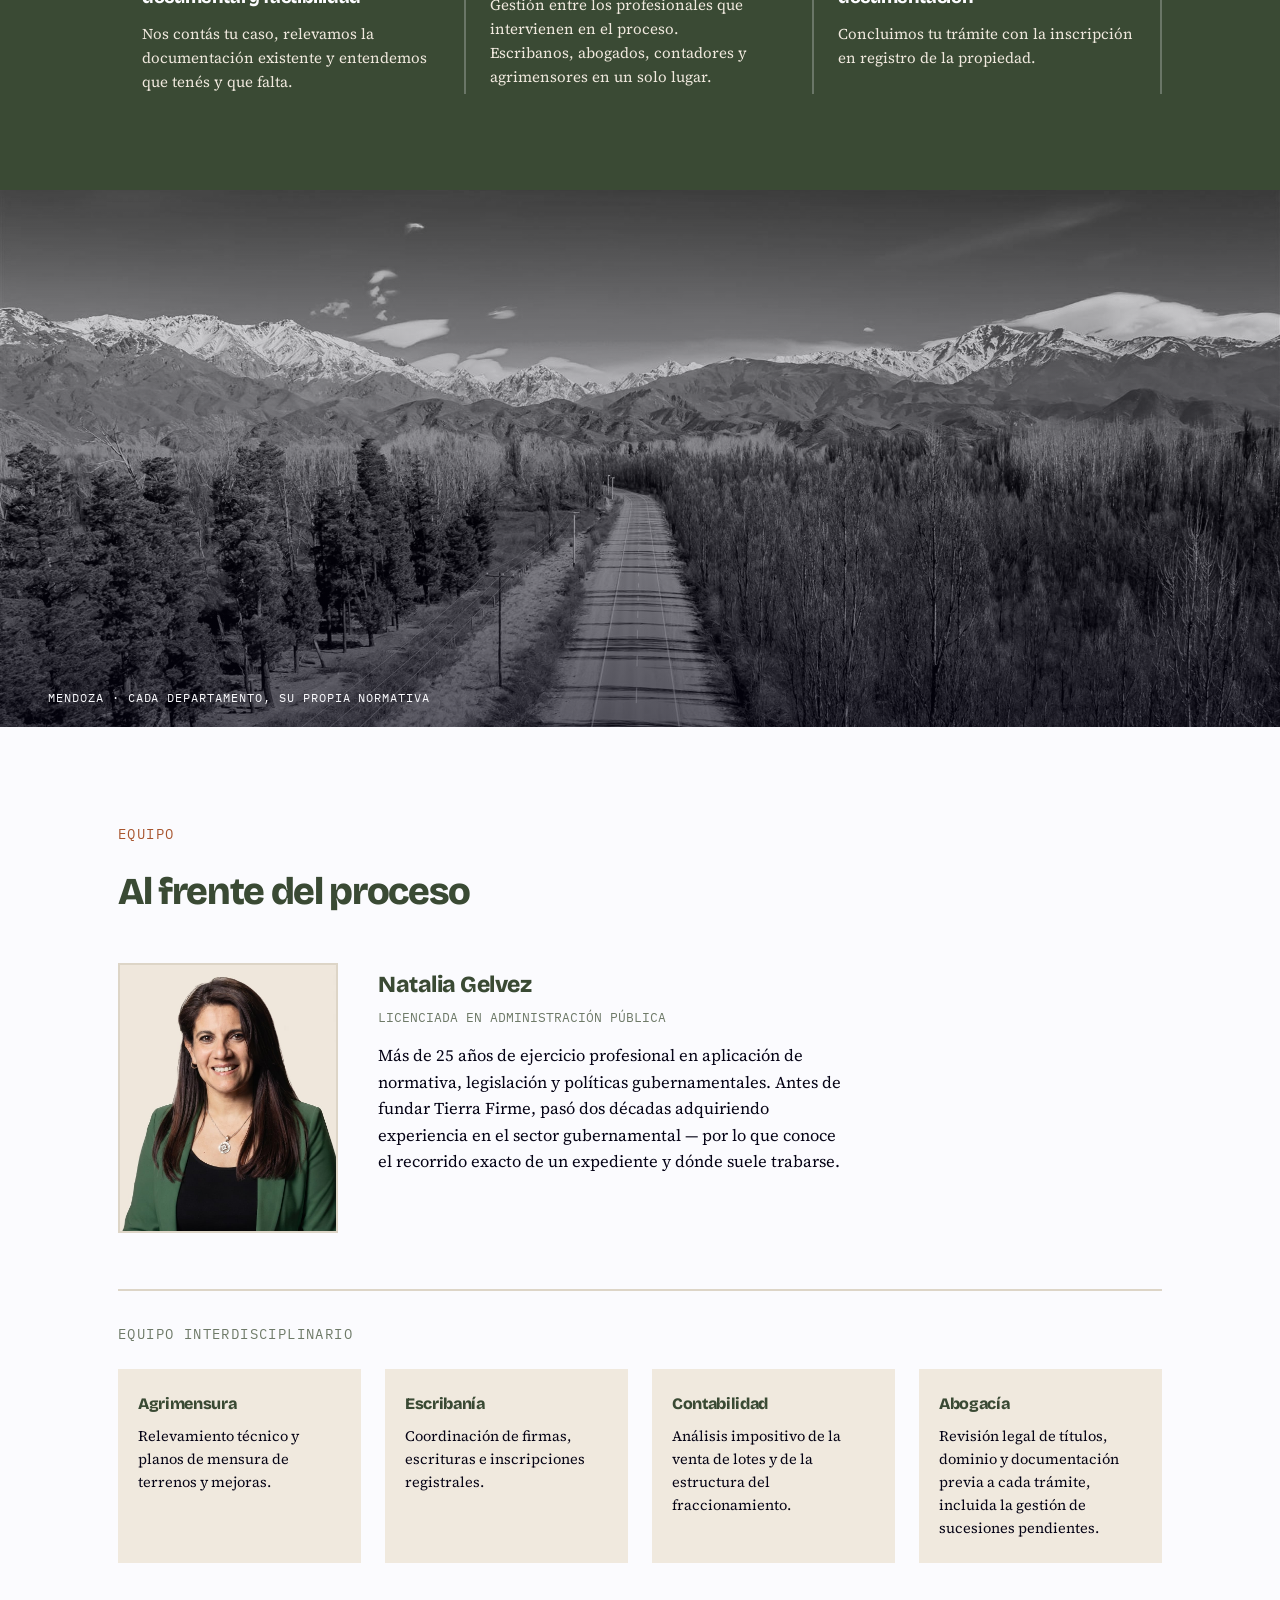
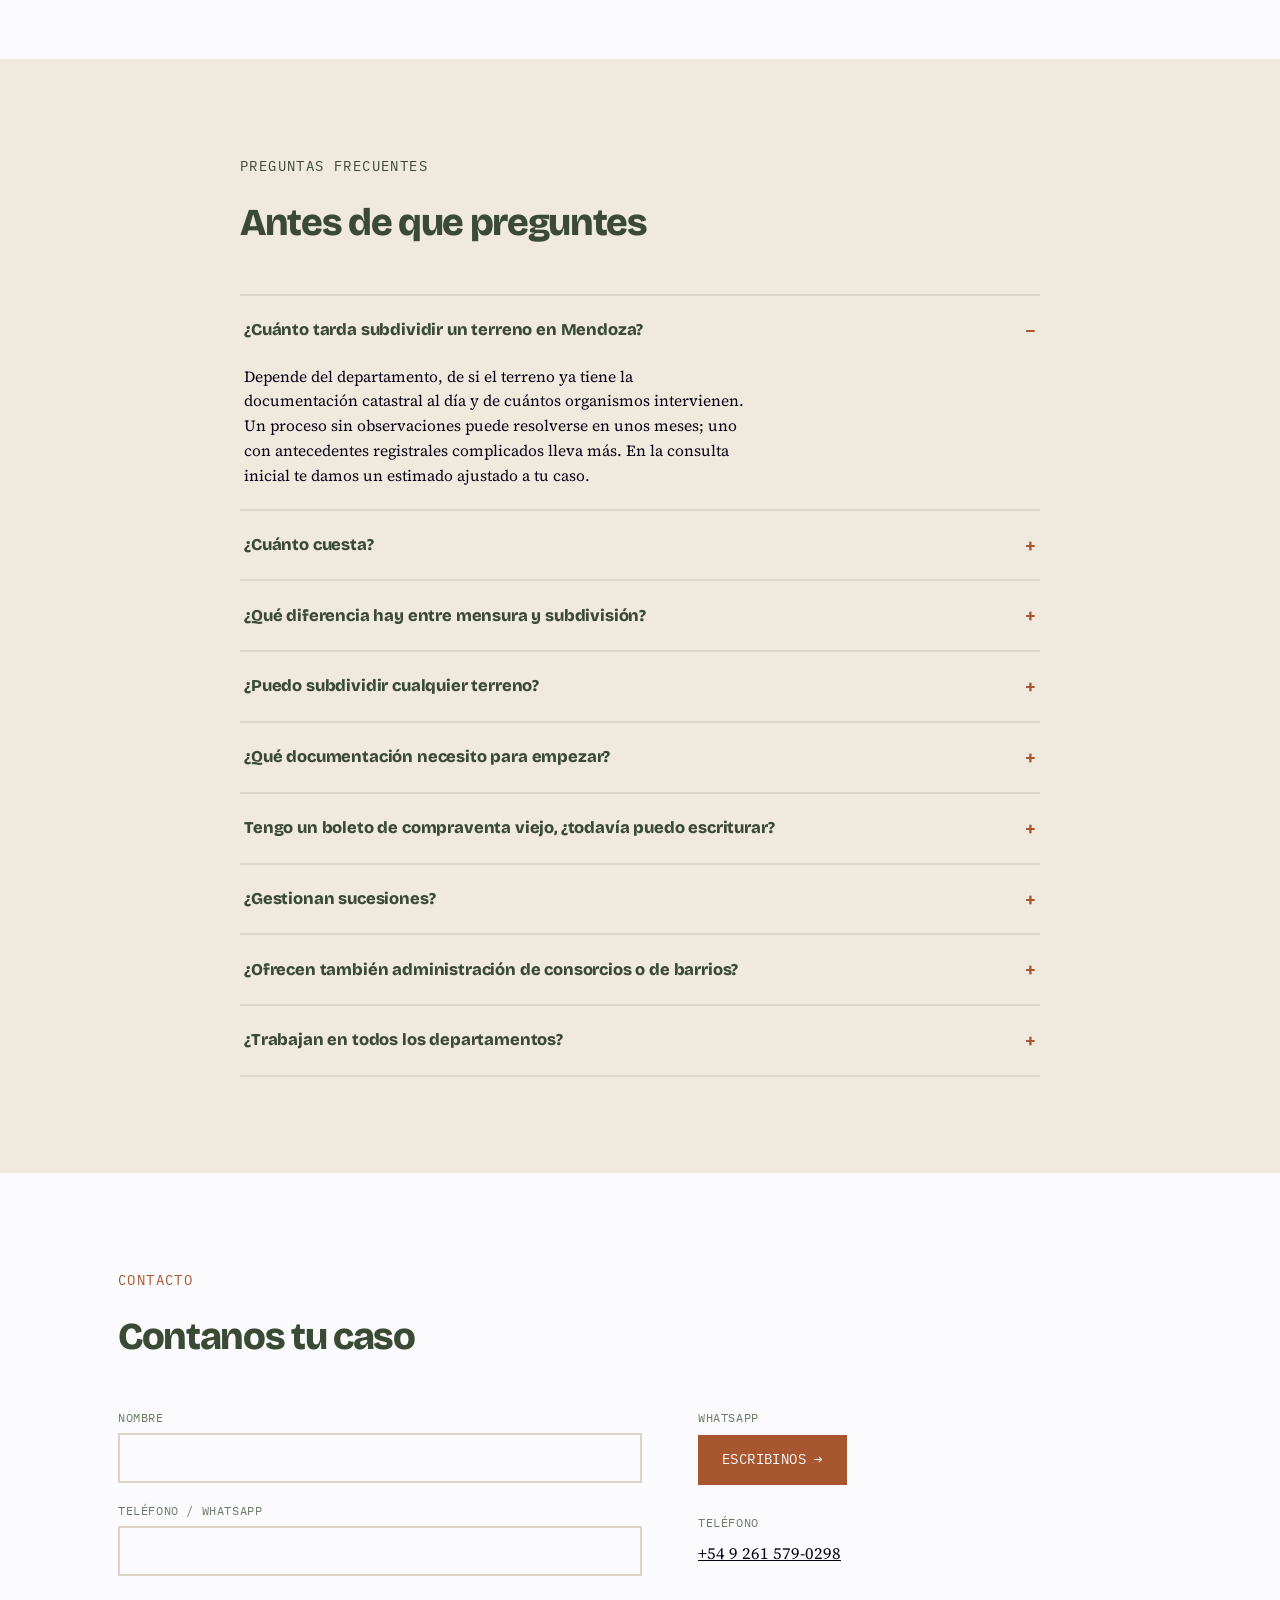
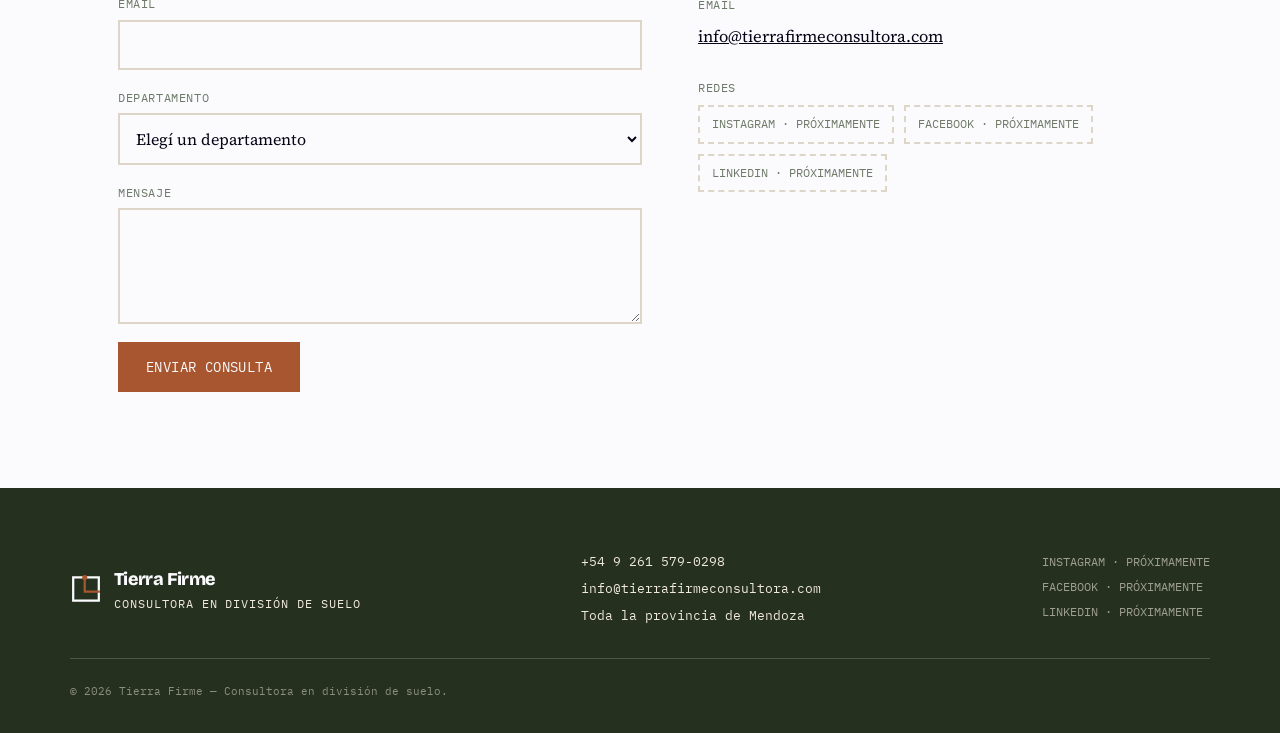
==== commit c31700c5: "cambio de telefono" ====
--- a/index.html
+++ b/index.html
@@ -560,7 +560,7 @@
   // DATOS DE CONTACTO — editar SOLO acá y se actualiza todo el sitio
   // ============================================================
   var WA_NUMBER  = "2615790298";              // TODO: número real, formato 549261XXXXXXX (sin +, sin espacios)
-  var TEL_HUMAN  = "+54 9 261 000-0000";        // TODO: como se muestra en pantalla
+  var TEL_HUMAN  = "+54 9 261 579-0298";        // TODO: como se muestra en pantalla
   var EMAIL      = "info@tierrafirmeconsultora.com";
   var WA_GREETING = "Hola, quisiera consultar por la subdivisión de un terreno en...";
   var WEB3FORMS_KEY = "005e63c2-e781-40f7-835f-558ac353089d";
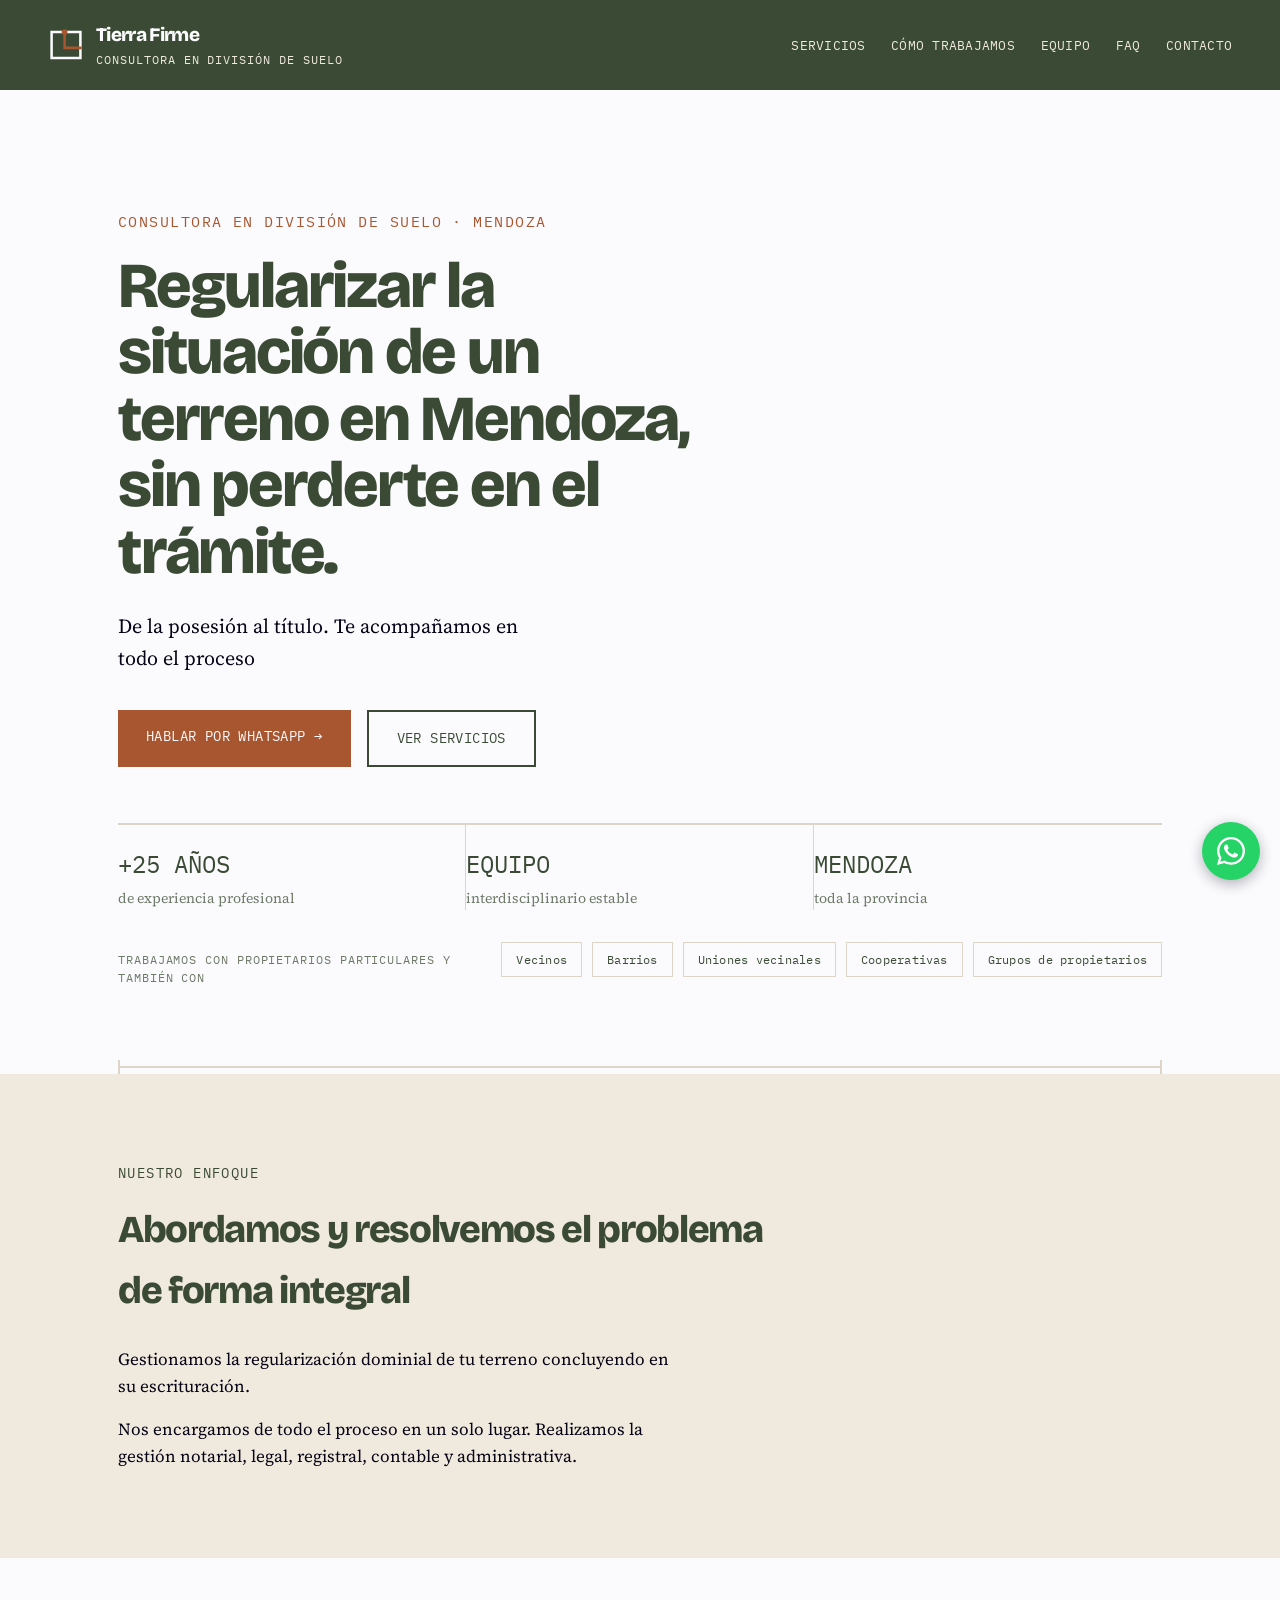
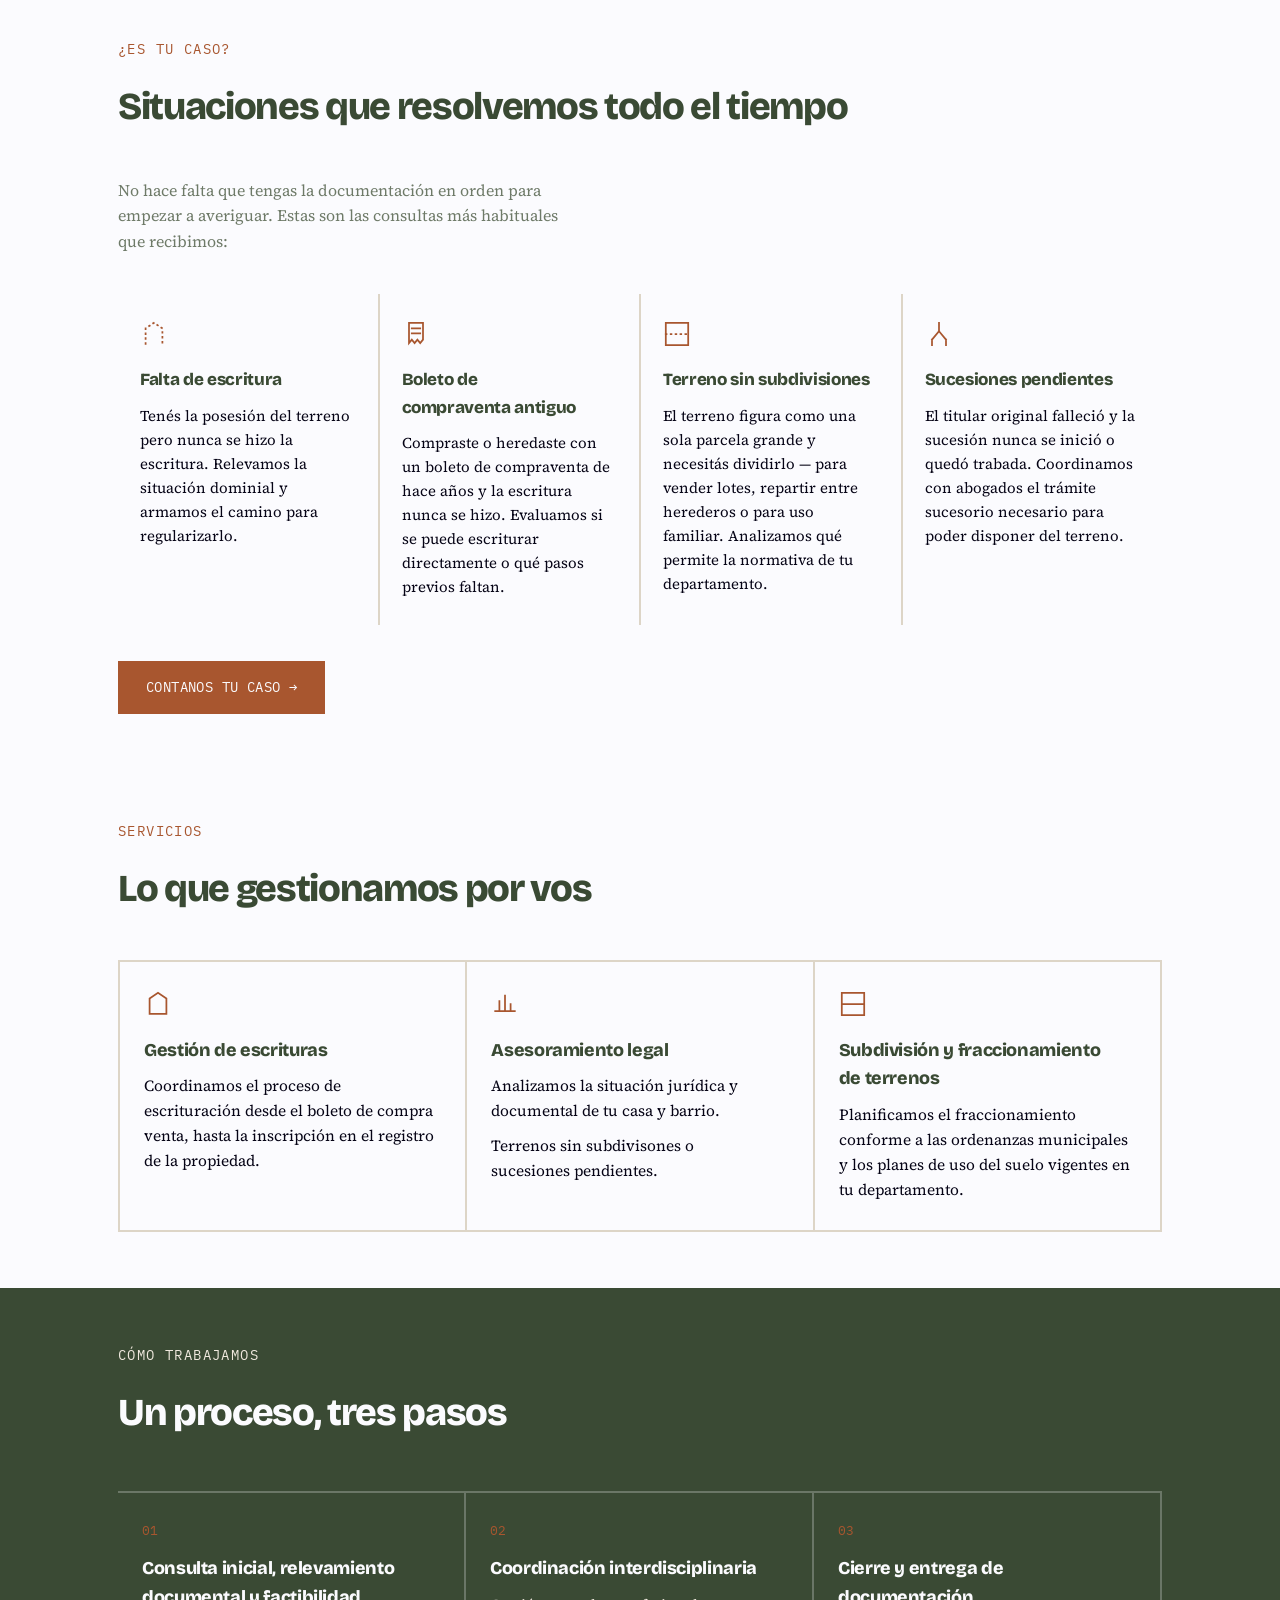
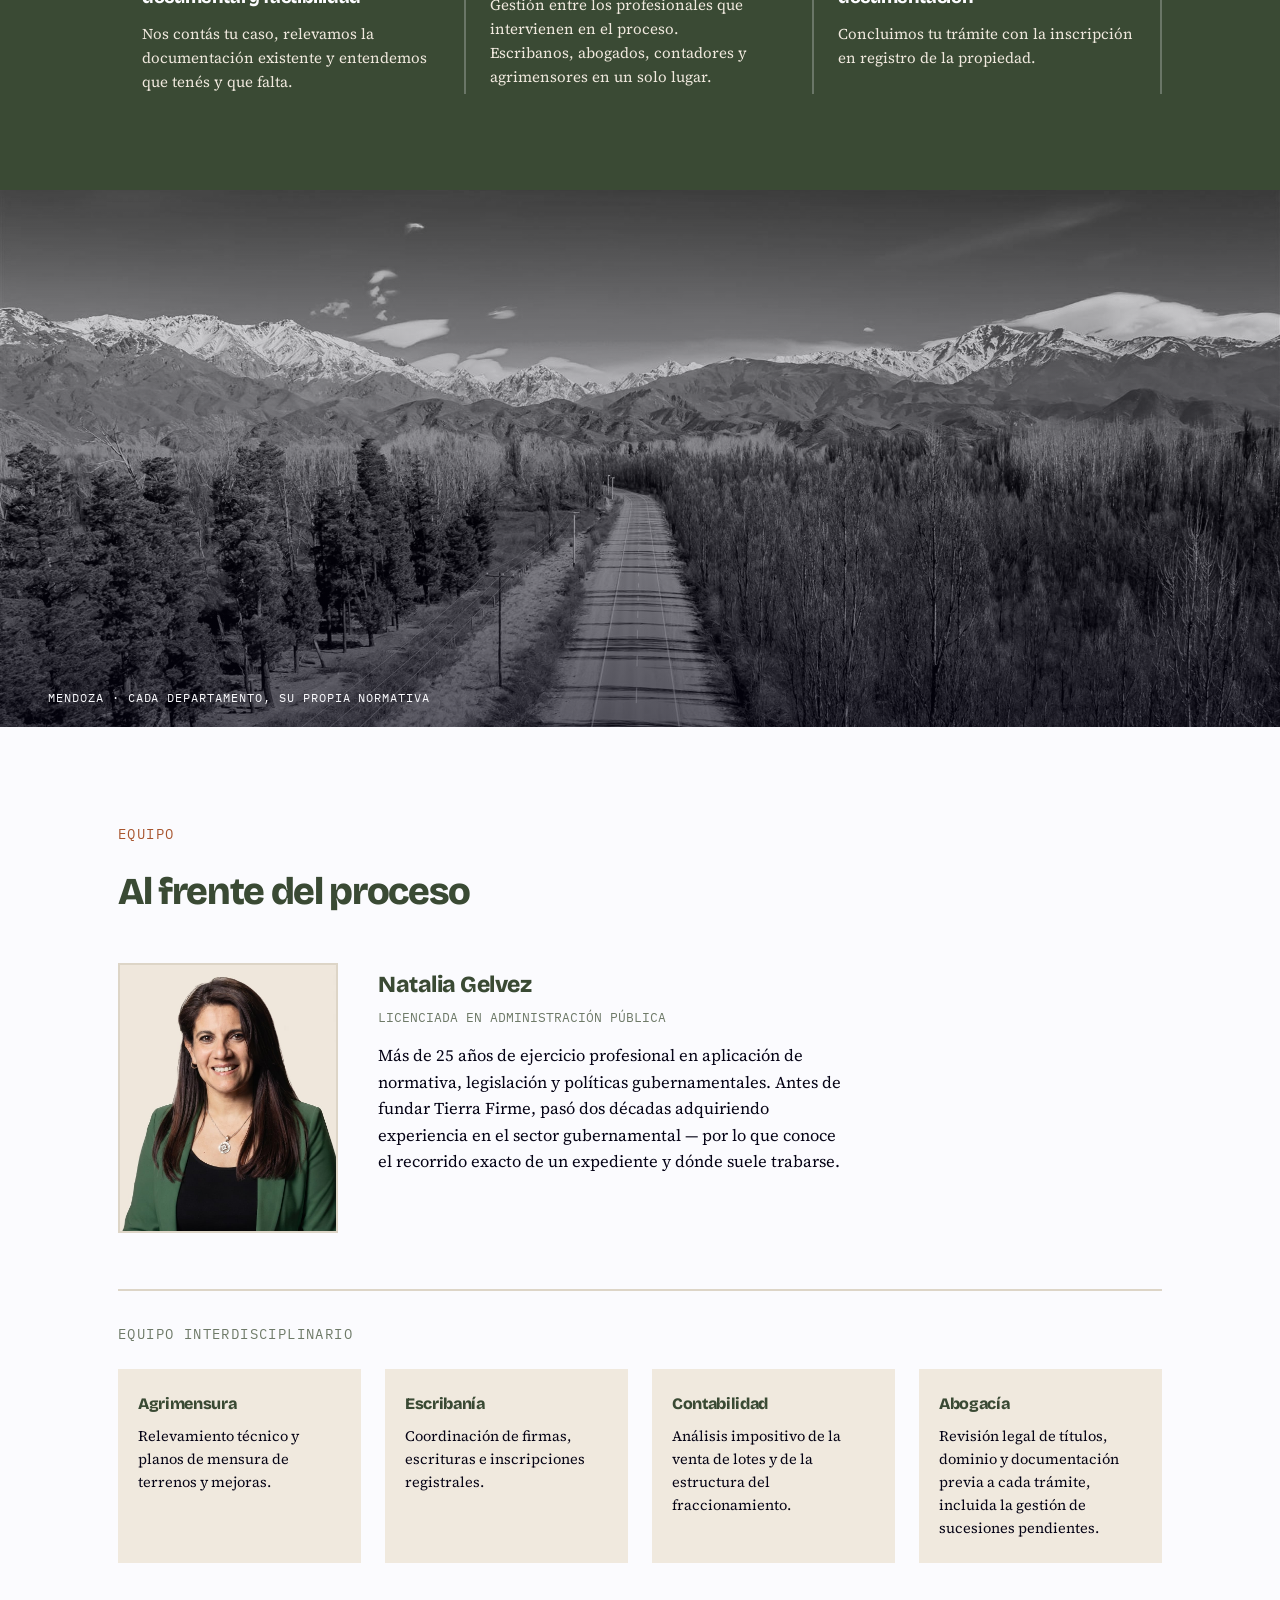
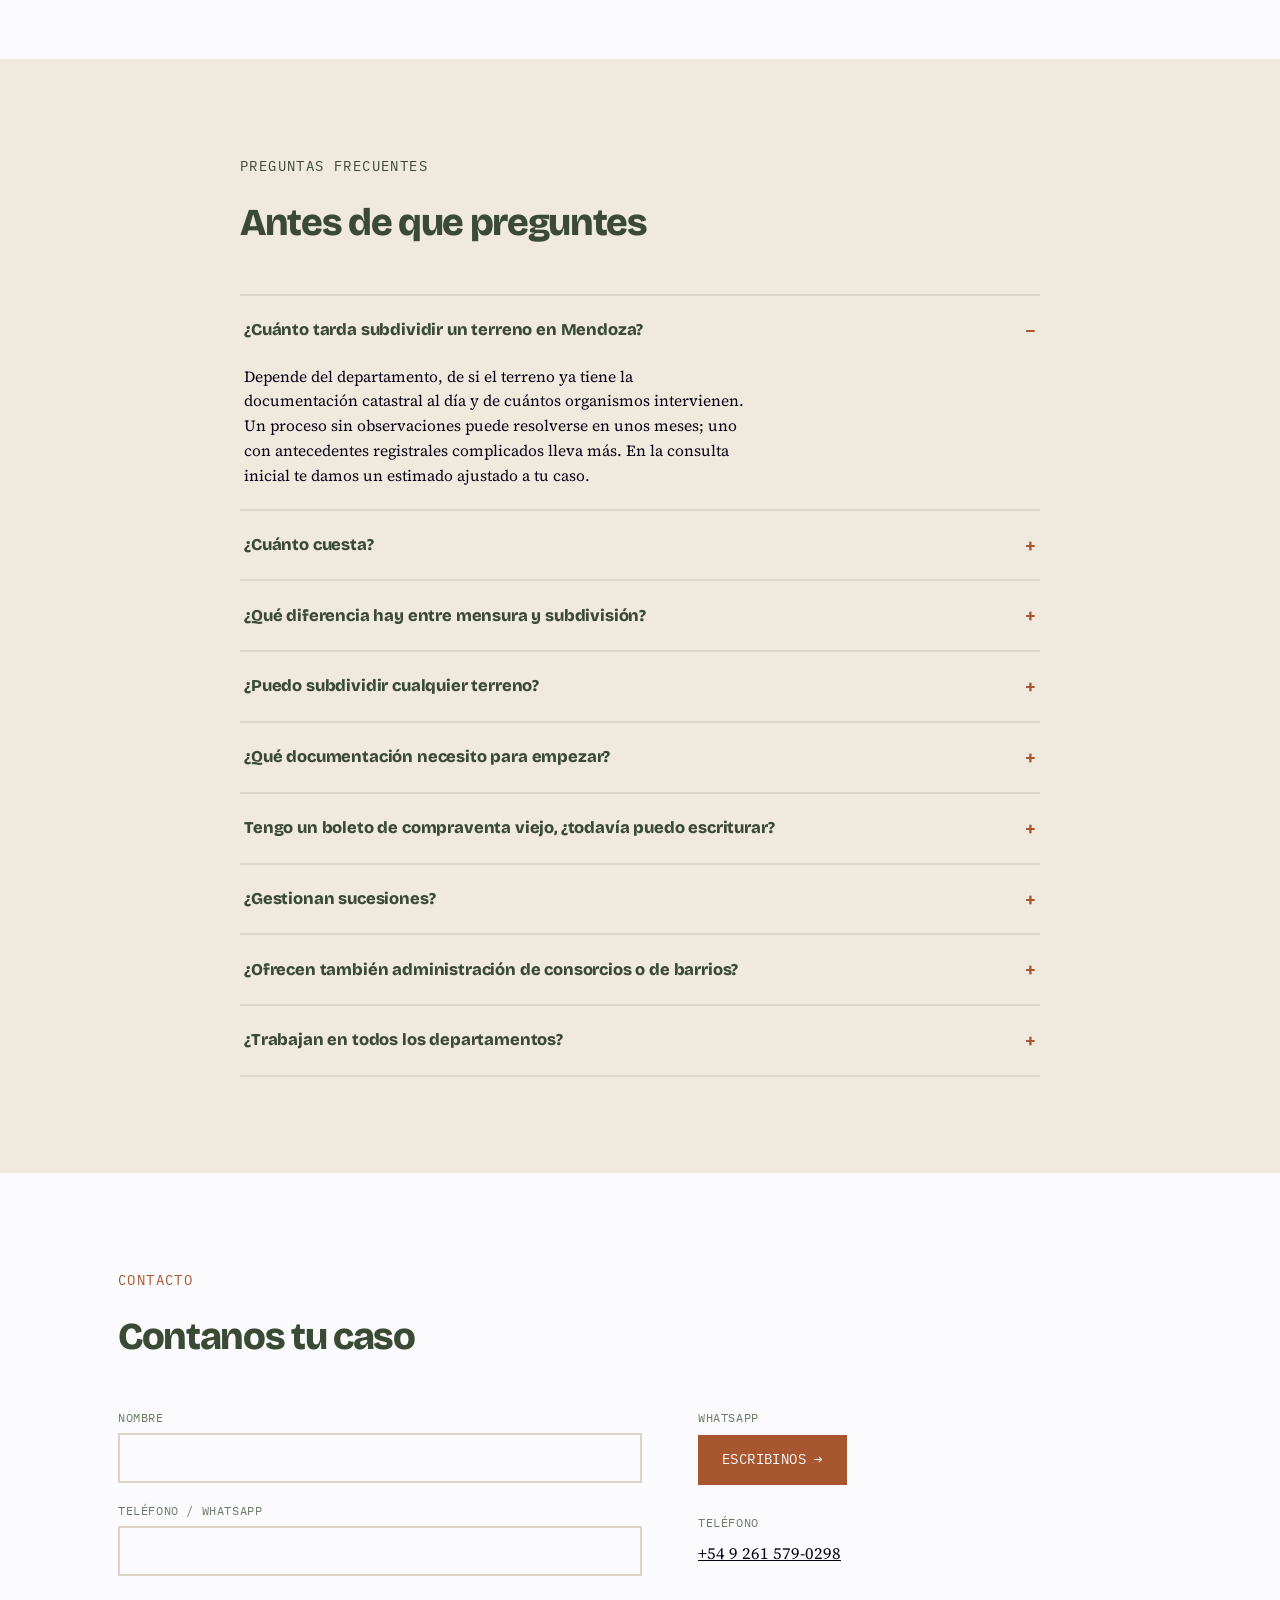
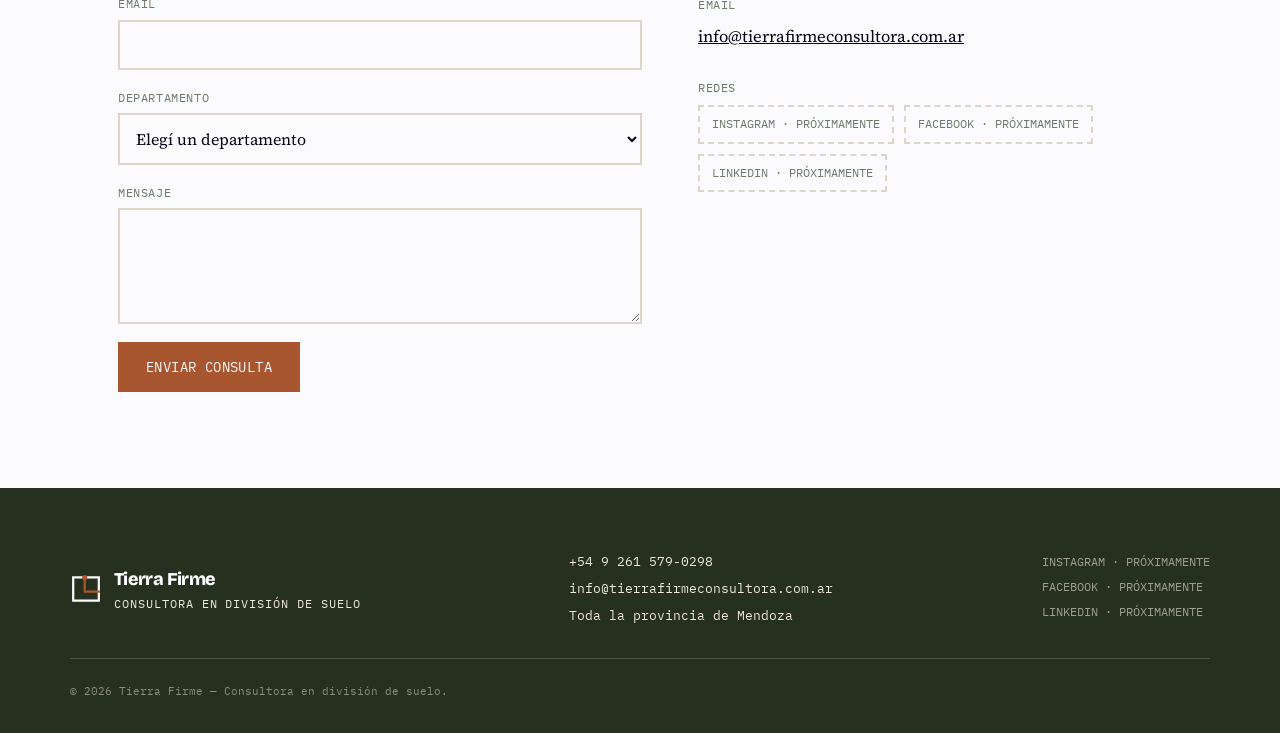
==== commit 5e930361: "actualización de email" ====
--- a/index.html
+++ b/index.html
@@ -561,7 +561,7 @@
   // ============================================================
   var WA_NUMBER  = "2615790298";              // TODO: número real, formato 549261XXXXXXX (sin +, sin espacios)
   var TEL_HUMAN  = "+54 9 261 579-0298";        // TODO: como se muestra en pantalla
-  var EMAIL      = "info@tierrafirmeconsultora.com";
+  var EMAIL      = "info@tierrafirmeconsultora.com.ar";
   var WA_GREETING = "Hola, quisiera consultar por la subdivisión de un terreno en...";
   var WEB3FORMS_KEY = "005e63c2-e781-40f7-835f-558ac353089d";
   // ============================================================
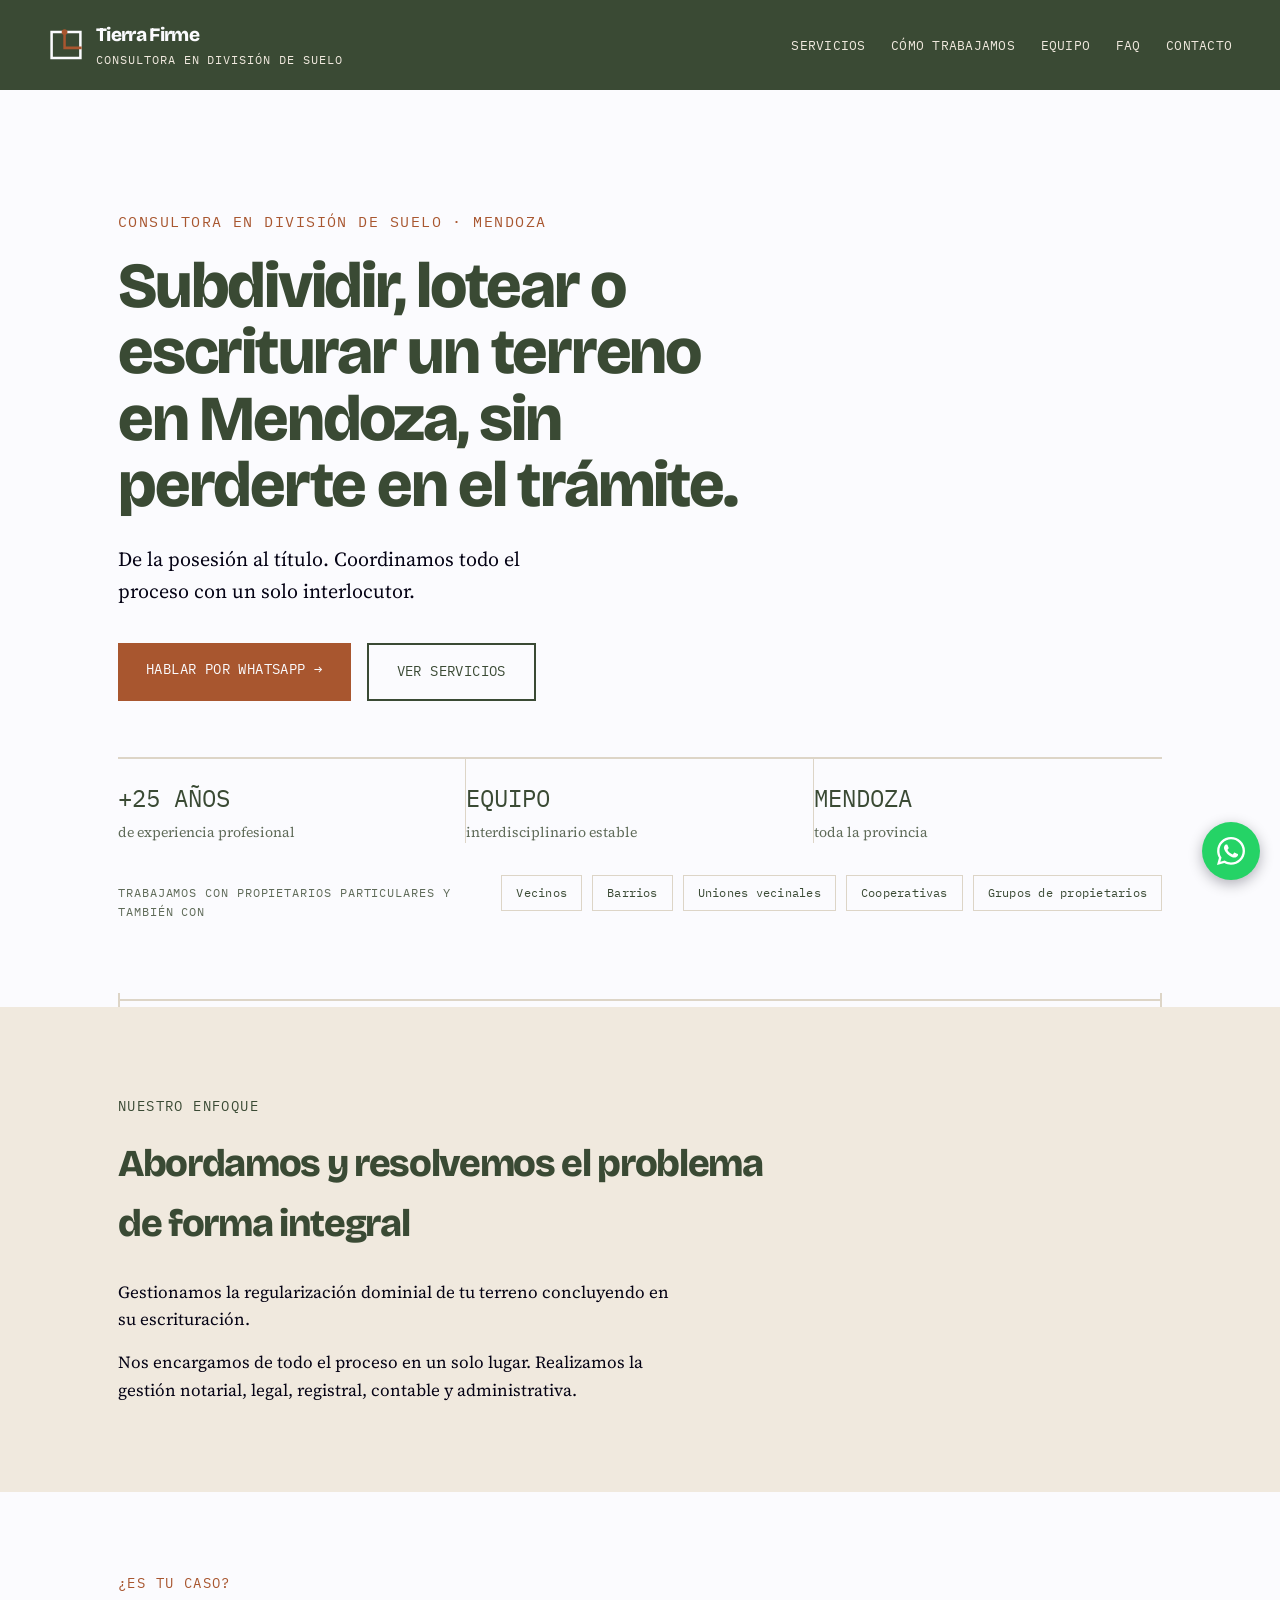
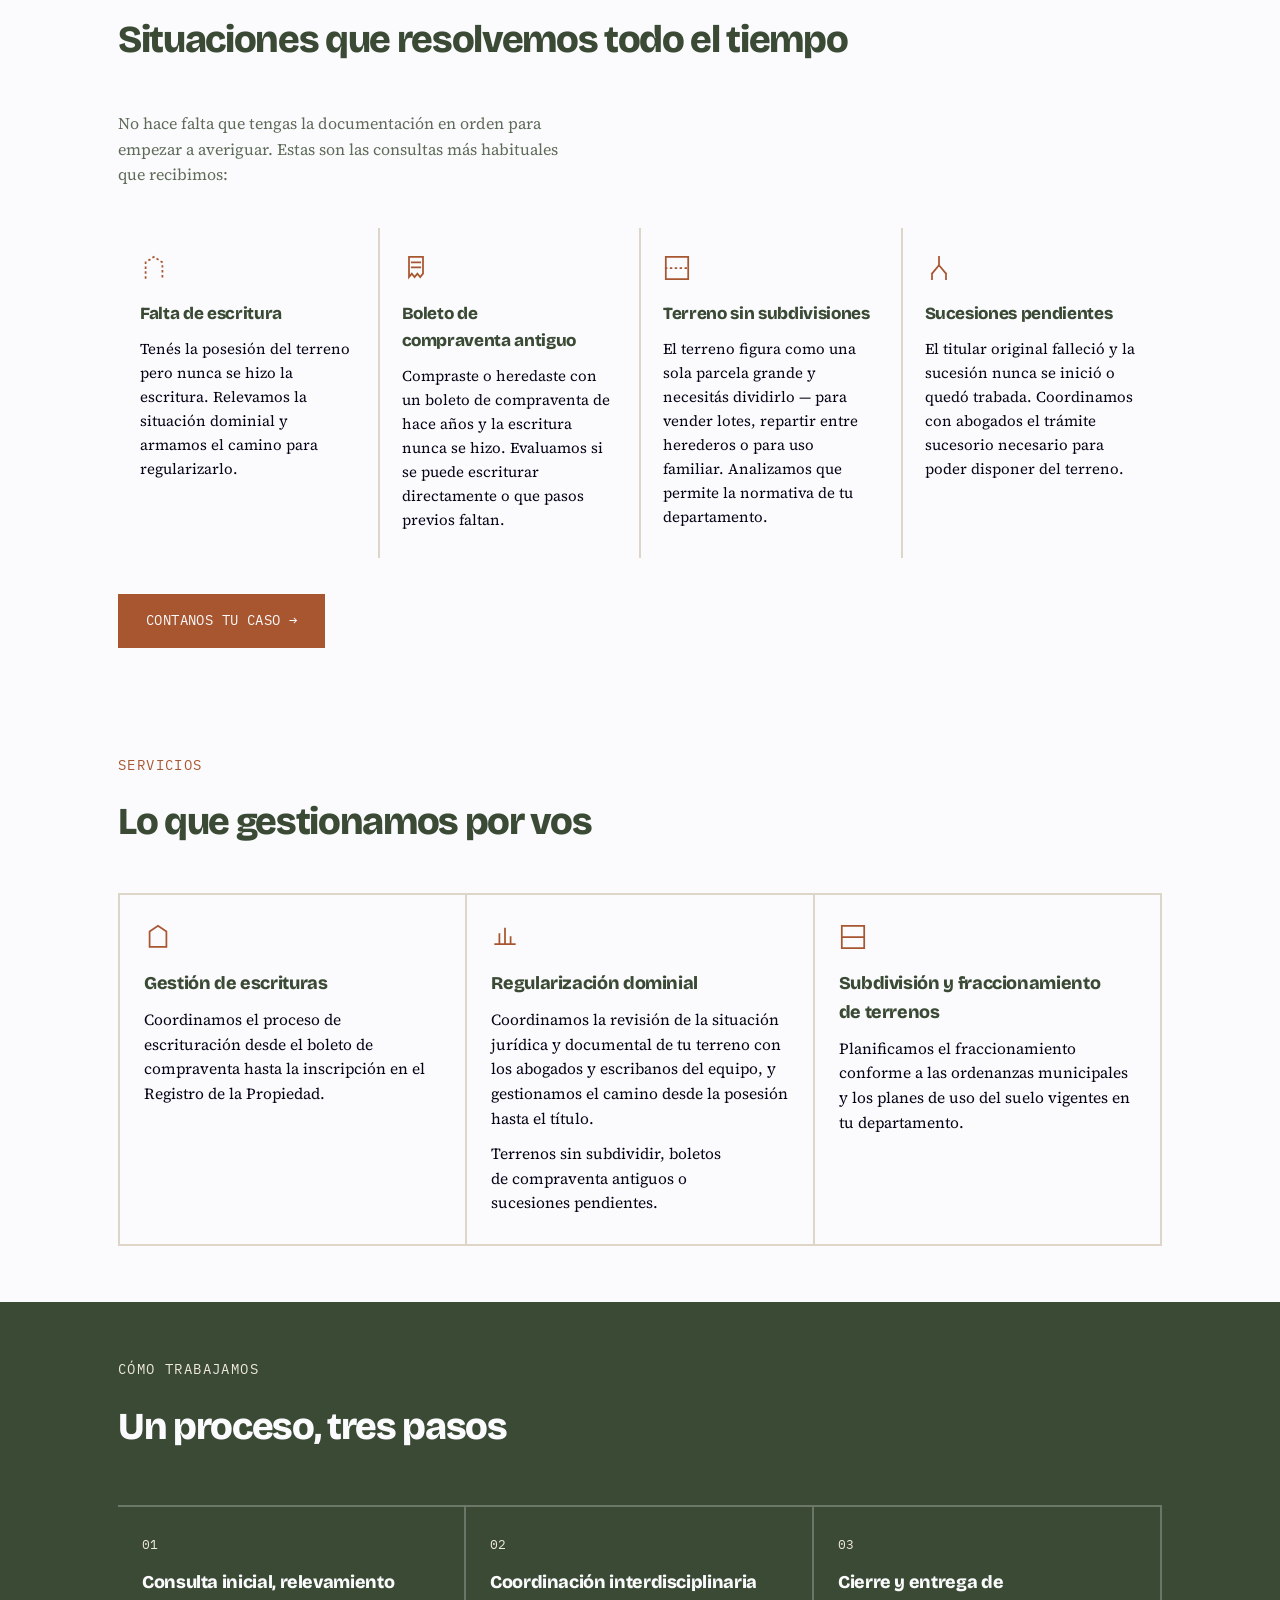
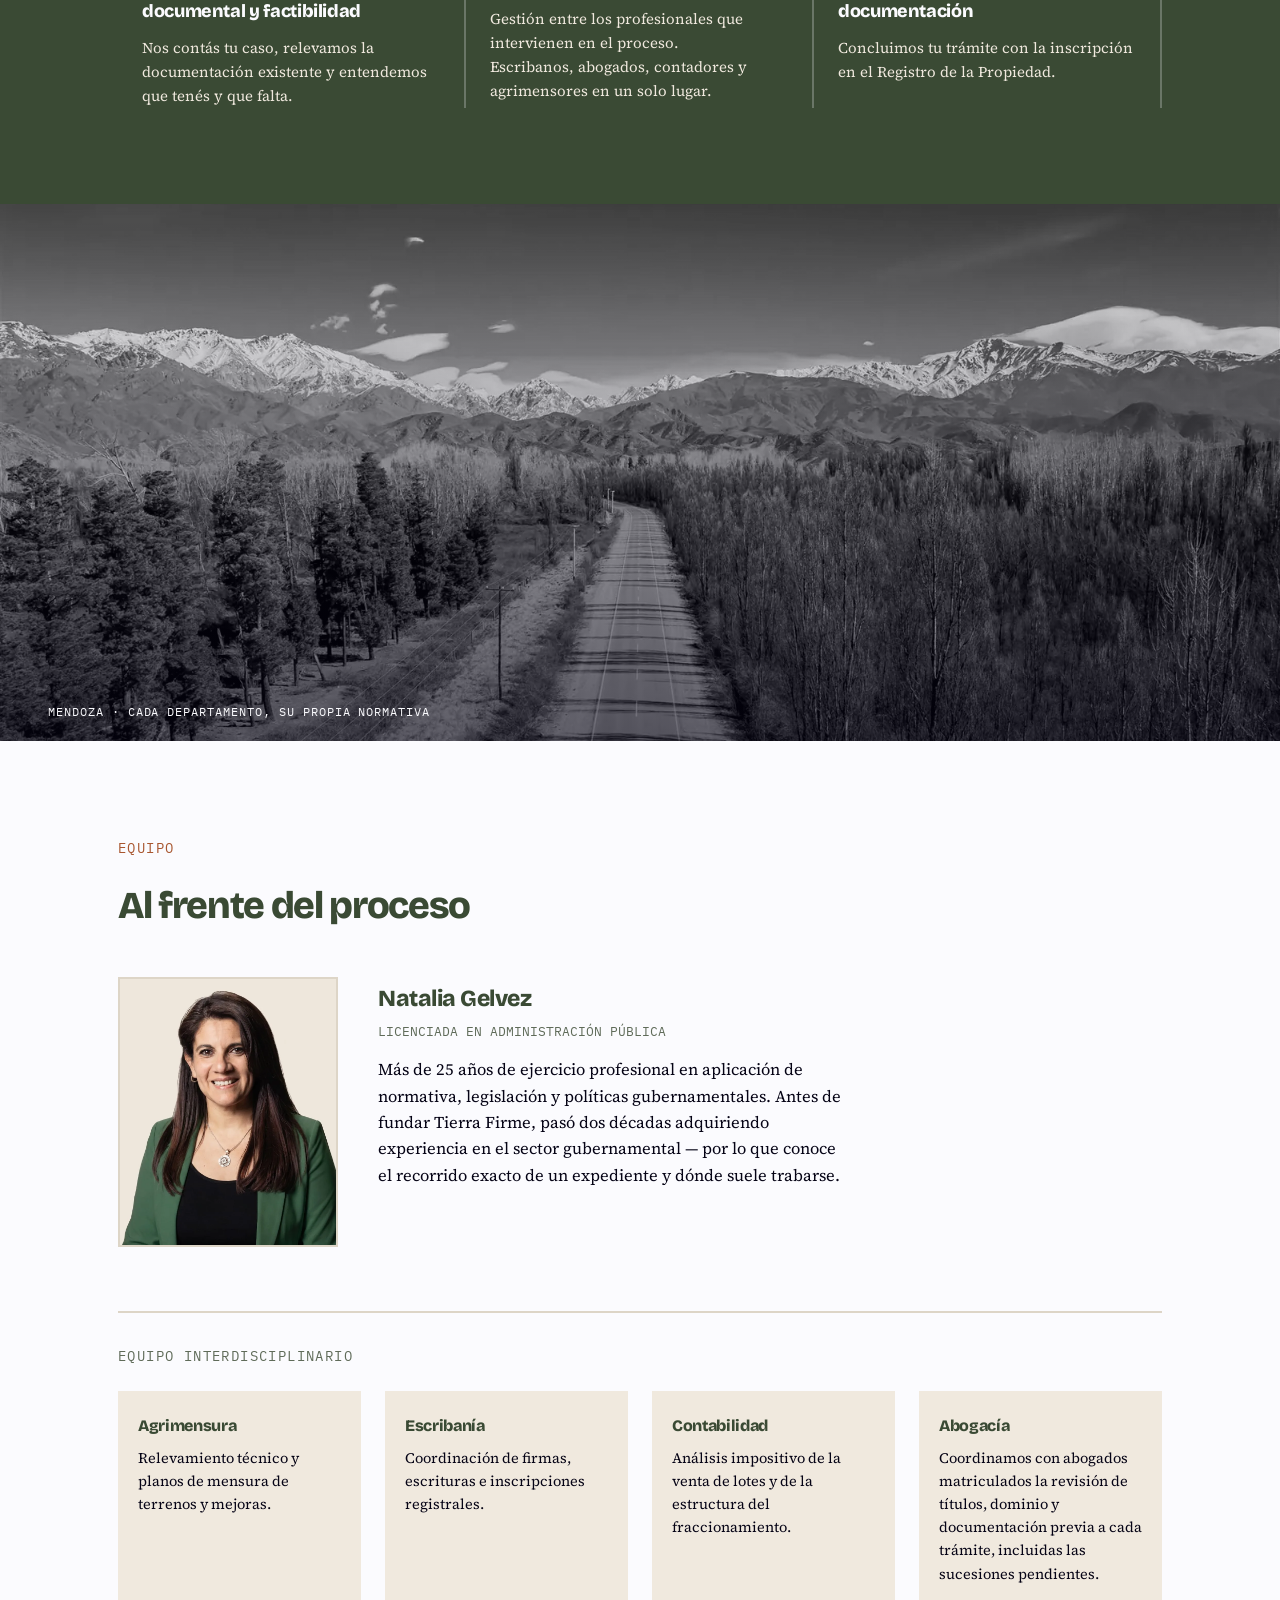
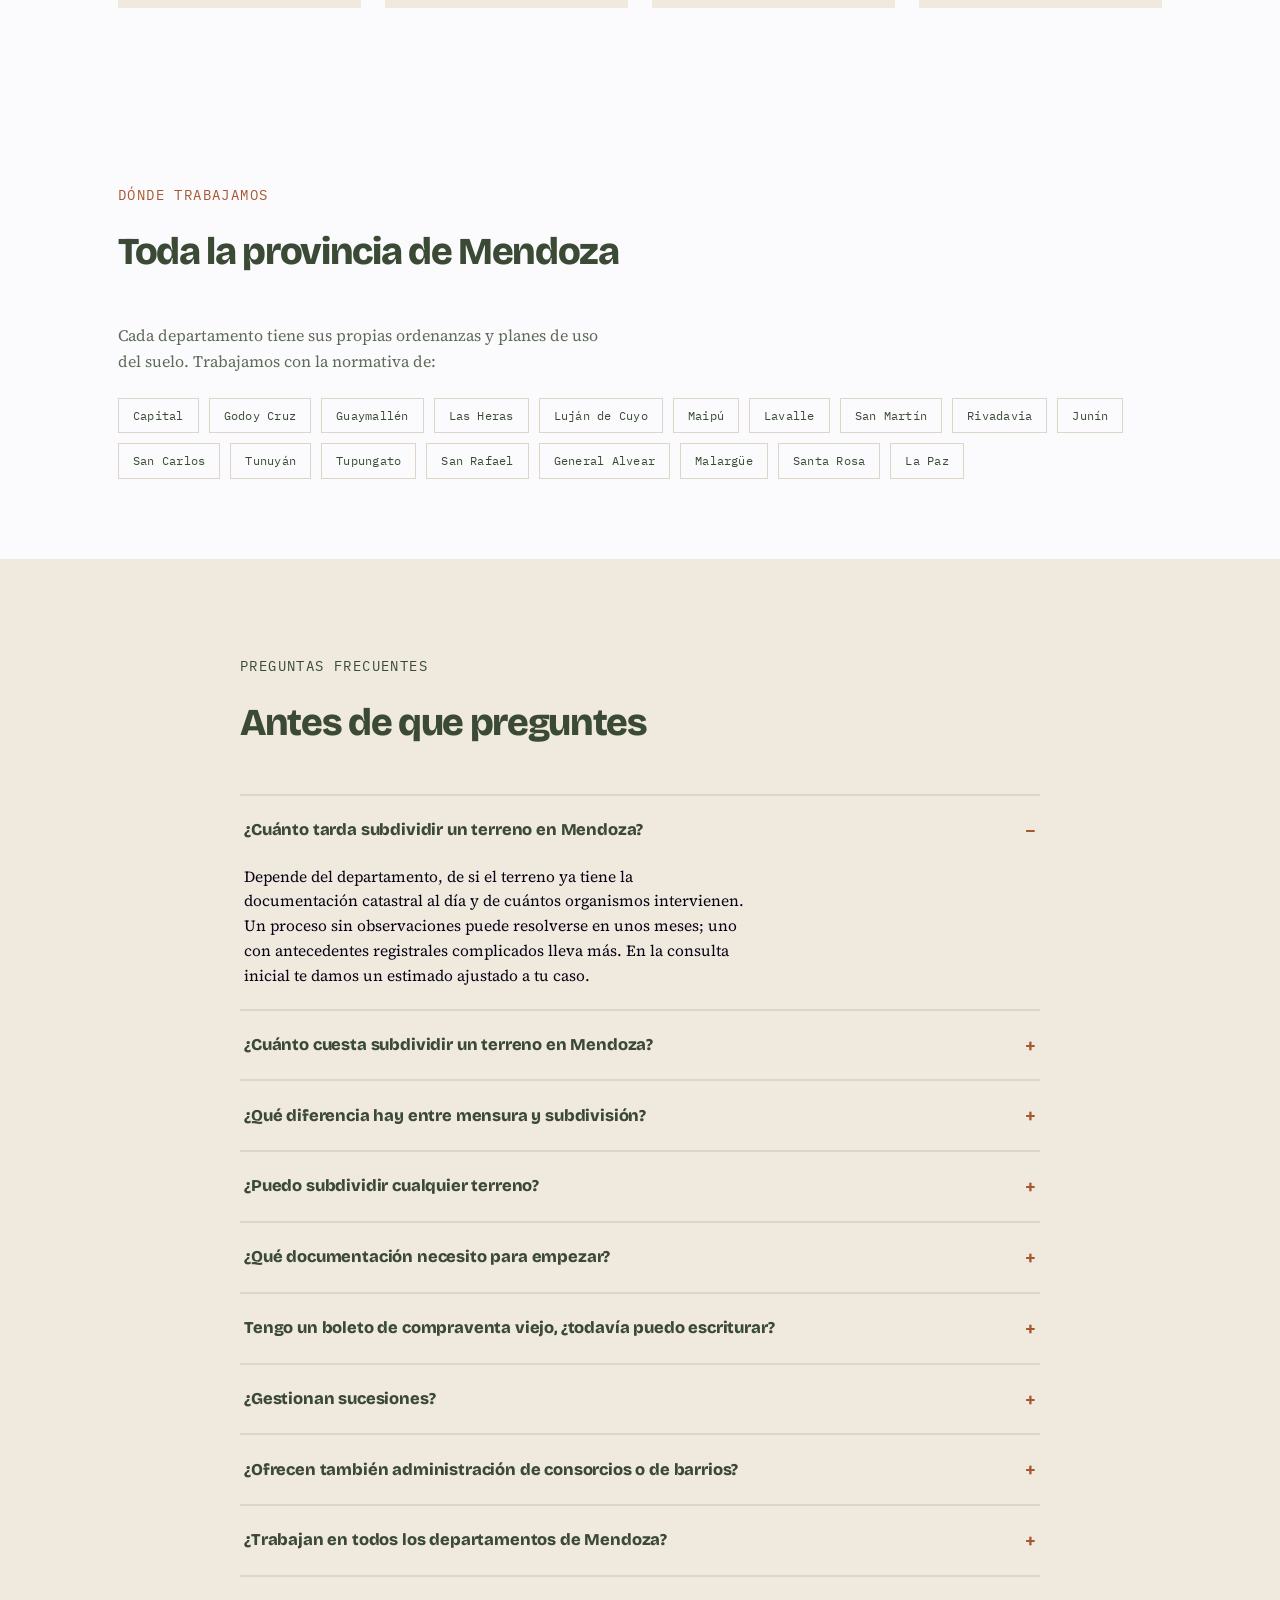
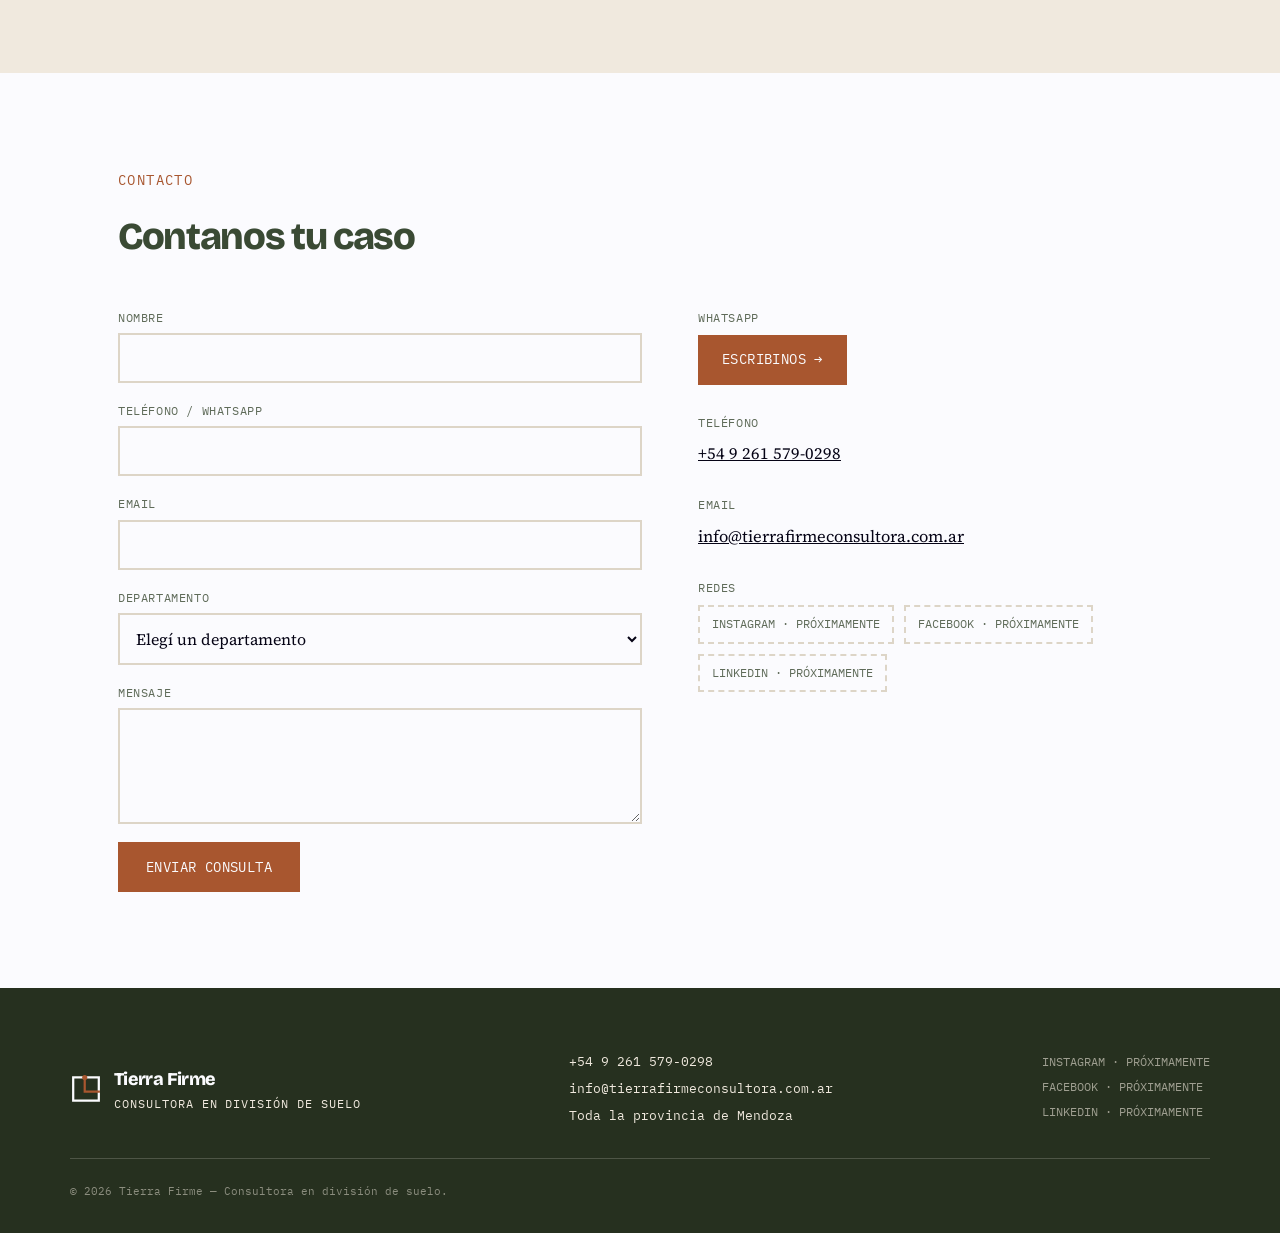
==== commit 8174db52: "mejora de SEO pasos 1 y 2" ====
--- a/index.html
+++ b/index.html
@@ -1,19 +1,190 @@
 <!DOCTYPE html>
-<html lang="es">
+<html lang="es-AR">
 <head>
 <meta charset="utf-8">
 <meta name="viewport" content="width=device-width, initial-scale=1">
-<title>Tierra Firme — Subdivisión de terrenos en Mendoza</title>
-<meta name="description" content="Consultora en división de suelo en Mendoza. Coordinamos agrimensores, escribanos, contadores y abogados en un solo proceso: subdivisiones, loteos, informes dominiales y escrituras.">
-<meta property="og:title" content="Tierra Firme — Subdivisión de terrenos en Mendoza">
-<meta property="og:description" content="Subdividir un terreno en Mendoza, sin perderte en el trámite. Un interlocutor, no cinco oficinas.">
+<title>Subdivisión, loteos y escrituración en Mendoza — Tierra Firme</title>
+<meta name="description" content="Subdividí, loteá o escriturá tu terreno en Mendoza con un solo interlocutor. Coordinamos agrimensores, escribanos, contadores y abogados.">
+<link rel="canonical" href="https://tierrafirmeconsultora.com.ar/">
+<meta name="theme-color" content="#3A4A34">
+
+<meta property="og:site_name" content="Tierra Firme">
+<meta property="og:title" content="Subdivisión, loteos y escrituración en Mendoza — Tierra Firme">
+<meta property="og:description" content="De la posesión al título. Todo en un solo lugar">
 <meta property="og:type" content="website">
-<meta property="og:image" content="assets/mendoza-road.jpg">
+<meta property="og:url" content="https://tierrafirmeconsultora.com.ar/">
+<meta property="og:image" content="https://tierrafirmeconsultora.com.ar/assets/og-tierra-firme.jpg">
+<meta property="og:image:width" content="1200">
+<meta property="og:image:height" content="630">
+<meta property="og:image:alt" content="Tierra Firme — consultora en división de suelo en Mendoza">
 <meta property="og:locale" content="es_AR">
+
+<meta name="twitter:card" content="summary_large_image">
+<meta name="twitter:title" content="Subdivisión, loteos y escrituración en Mendoza — Tierra Firme">
+<meta name="twitter:description" content="De la posesión al título. Todo en un solo lugar">
+<meta name="twitter:image" content="https://tierrafirmeconsultora.com.ar/assets/og-tierra-firme.jpg">
+
 <link rel="icon" href="data:image/svg+xml,%3Csvg xmlns='http://www.w3.org/2000/svg' viewBox='0 0 100 100'%3E%3Crect width='100' height='100' fill='%233A4A34'/%3E%3Cpath d='M18 20 H82 V80 H18 Z' stroke='%23fbfbfe' stroke-width='7' fill='none'/%3E%3Cpath d='M50 20 V56 H82' stroke='%23A8562F' stroke-width='7' fill='none'/%3E%3Ccircle cx='50' cy='20' r='8' fill='%23A8562F'/%3E%3C/svg%3E">
 <link rel="preconnect" href="https://fonts.googleapis.com">
 <link rel="preconnect" href="https://fonts.gstatic.com" crossorigin>
-<link href="https://fonts.googleapis.com/css2?family=Bricolage+Grotesque:opsz,wght@12..96,400..800&family=Source+Serif+4:opsz,wght@8..60,400;8..60,600&family=IBM+Plex+Mono:wght@400;500&display=swap" rel="stylesheet">
+<link href="https://fonts.googleapis.com/css2?family=Bricolage+Grotesque:wght@800&family=Source+Serif+4:opsz,wght@8..60,400&family=IBM+Plex+Mono:wght@400&display=swap" rel="stylesheet">
+
+<script type="application/ld+json">
+{
+  "@context": "https://schema.org",
+  "@type": "ProfessionalService",
+  "@id": "https://tierrafirmeconsultora.com.ar/#organizacion",
+  "name": "Tierra Firme",
+  "alternateName": "Tierra Firme Consultora",
+  "description": "Consultora en división de suelo en Mendoza. Coordinamos agrimensores, escribanos, contadores y abogados en un solo proceso: subdivisiones, loteos, informes dominiales y escrituras.",
+  "url": "https://tierrafirmeconsultora.com.ar/",
+  "telephone": "+5492615790298",
+  "email": "info@tierrafirmeconsultora.com.ar",
+  "image": "https://tierrafirmeconsultora.com.ar/assets/og-tierra-firme.jpg",
+  "logo": "https://tierrafirmeconsultora.com.ar/assets/logo-tierra-firme.png",
+  "priceRange": "$$",
+  "address": {
+    "@type": "PostalAddress",
+    "addressLocality": "Mendoza",
+    "addressRegion": "Mendoza",
+    "addressCountry": "AR"
+  },
+  "areaServed": [
+    { "@type": "AdministrativeArea", "name": "Capital, Mendoza" },
+    { "@type": "AdministrativeArea", "name": "General Alvear, Mendoza" },
+    { "@type": "AdministrativeArea", "name": "Godoy Cruz, Mendoza" },
+    { "@type": "AdministrativeArea", "name": "Guaymallén, Mendoza" },
+    { "@type": "AdministrativeArea", "name": "Junín, Mendoza" },
+    { "@type": "AdministrativeArea", "name": "La Paz, Mendoza" },
+    { "@type": "AdministrativeArea", "name": "Las Heras, Mendoza" },
+    { "@type": "AdministrativeArea", "name": "Lavalle, Mendoza" },
+    { "@type": "AdministrativeArea", "name": "Luján de Cuyo, Mendoza" },
+    { "@type": "AdministrativeArea", "name": "Maipú, Mendoza" },
+    { "@type": "AdministrativeArea", "name": "Malargüe, Mendoza" },
+    { "@type": "AdministrativeArea", "name": "Rivadavia, Mendoza" },
+    { "@type": "AdministrativeArea", "name": "San Carlos, Mendoza" },
+    { "@type": "AdministrativeArea", "name": "San Martín, Mendoza" },
+    { "@type": "AdministrativeArea", "name": "San Rafael, Mendoza" },
+    { "@type": "AdministrativeArea", "name": "Santa Rosa, Mendoza" },
+    { "@type": "AdministrativeArea", "name": "Tunuyán, Mendoza" },
+    { "@type": "AdministrativeArea", "name": "Tupungato, Mendoza" }
+  ],
+  "founder": {
+    "@type": "Person",
+    "name": "Natalia Gelvez",
+    "jobTitle": "Licenciada en Administración Pública"
+  },
+  "knowsLanguage": "es-AR",
+  "hasOfferCatalog": {
+    "@type": "OfferCatalog",
+    "name": "Servicios de Tierra Firme",
+    "itemListElement": [
+      { "@type": "Offer", "itemOffered": { "@type": "Service", "name": "Subdivisión y fraccionamiento de terrenos", "description": "Planificación del fraccionamiento conforme a las ordenanzas municipales y los planes de uso del suelo vigentes en cada departamento de Mendoza." } },
+      { "@type": "Offer", "itemOffered": { "@type": "Service", "name": "Loteos", "description": "Factibilidad, planificación y gestión integral del proyecto de loteo ante municipios y reparticiones provinciales." } },
+      { "@type": "Offer", "itemOffered": { "@type": "Service", "name": "Gestión de escrituras", "description": "Coordinación del proceso de escrituración desde el boleto de compraventa hasta la inscripción en el Registro de la Propiedad." } },
+      { "@type": "Offer", "itemOffered": { "@type": "Service", "name": "Informes de situación dominial, catastral y registral", "description": "Relevamiento del estado legal y catastral del inmueble antes de tomar cualquier decisión." } },
+      { "@type": "Offer", "itemOffered": { "@type": "Service", "name": "Regularización dominial", "description": "Gestión del camino desde la posesión hasta el título, coordinando los profesionales que intervienen en cada etapa." } },
+      { "@type": "Offer", "itemOffered": { "@type": "Service", "name": "Administración de consorcios y barrios", "description": "Organización administrativa y contable, seguimiento de expensas y regularización documental para consorcios y organizaciones barriales." } }
+    ]
+  },
+  "sameAs": []
+}
+</script>
+<script type="application/ld+json">
+{
+  "@context": "https://schema.org",
+  "@type": "WebSite",
+  "@id": "https://tierrafirmeconsultora.com.ar/#website",
+  "url": "https://tierrafirmeconsultora.com.ar/",
+  "name": "Tierra Firme",
+  "inLanguage": "es-AR",
+  "publisher": { "@id": "https://tierrafirmeconsultora.com.ar/#organizacion" }
+}
+</script>
+<script type="application/ld+json">
+{
+  "@context": "https://schema.org",
+  "@type": "FAQPage",
+  "@id": "https://tierrafirmeconsultora.com.ar/#faq",
+  "inLanguage": "es-AR",
+  "mainEntity": [
+    {
+      "@type": "Question",
+      "name": "¿Cuánto tarda subdividir un terreno en Mendoza?",
+      "acceptedAnswer": { "@type": "Answer", "text": "Depende del departamento, de si el terreno ya tiene la documentación catastral al día y de cuántos organismos intervienen. Un proceso sin observaciones puede resolverse en unos meses; uno con antecedentes registrales complicados lleva más. En la consulta inicial te damos un estimado ajustado a tu caso." }
+    },
+    {
+      "@type": "Question",
+      "name": "¿Cuánto cuesta subdividir un terreno en Mendoza?",
+      "acceptedAnswer": { "@type": "Answer", "text": "El costo varía según la superficie, la cantidad de lotes resultantes y los estudios previos que haga falta encargar. Antes de arrancar te entregamos un presupuesto detallado, para que decidas con el número real y no con una estimación genérica." }
+    },
+    {
+      "@type": "Question",
+      "name": "¿Qué diferencia hay entre mensura y subdivisión?",
+      "acceptedAnswer": { "@type": "Answer", "text": "La mensura es el relevamiento técnico que fija los límites y la superficie exacta del terreno. La subdivisión es el trámite administrativo que, a partir de ese relevamiento, crea las nuevas parcelas ante Catastro y el Registro de la Propiedad. Una es insumo de la otra, no son lo mismo." }
+    },
+    {
+      "@type": "Question",
+      "name": "¿Puedo subdividir cualquier terreno?",
+      "acceptedAnswer": { "@type": "Answer", "text": "No siempre. Cada departamento tiene ordenanzas y planes de uso del suelo que fijan superficies mínimas, frentes y usos permitidos. Por eso el primer paso es un análisis de factibilidad, antes de avanzar con cualquier gestión." }
+    },
+    {
+      "@type": "Question",
+      "name": "¿Qué documentación necesito para empezar?",
+      "acceptedAnswer": { "@type": "Answer", "text": "Como mínimo, el título de propiedad y los datos catastrales del inmueble. Si ya tenés planos de mensura, informes de dominio o estudios previos, también los sumamos al relevamiento inicial." }
+    },
+    {
+      "@type": "Question",
+      "name": "Tengo un boleto de compraventa viejo, ¿todavía puedo escriturar?",
+      "acceptedAnswer": { "@type": "Answer", "text": "En la mayoría de los casos sí, aunque el camino depende de cuántos años pasaron, si el vendedor original sigue localizable y si hay sucesiones de por medio. Lo primero que hacemos es un informe de la situación dominial para saber exactamente que falta antes de armar el camino a la escritura." }
+    },
+    {
+      "@type": "Question",
+      "name": "¿Gestionan sucesiones?",
+      "acceptedAnswer": { "@type": "Answer", "text": "Coordinamos el trámite sucesorio con abogados de nuestro equipo cuando es un paso necesario para poder subdividir, escriturar o vender un terreno. Lo integramos al proceso general para que no se convierta en un trámite aparte que te frena." }
+    },
+    {
+      "@type": "Question",
+      "name": "¿Ofrecen también administración de consorcios o de barrios?",
+      "acceptedAnswer": { "@type": "Answer", "text": "Sí. Es un servicio pensado para propietarios, vecinos y organizaciones barriales que necesitan orden administrativo día a día: administración integral de consorcio, organización administrativa y contable, seguimiento de expensas, proveedores y mantenimiento, regularización de documentos y gestión de la regularización. Como en el resto de nuestros procesos, coordinamos con abogados, escribanos y agrimensores." }
+    },
+    {
+      "@type": "Question",
+      "name": "¿Trabajan en todos los departamentos de Mendoza?",
+      "acceptedAnswer": { "@type": "Answer", "text": "Sí, trabajamos en toda la provincia de Mendoza: Capital, Godoy Cruz, Guaymallén, Las Heras, Luján de Cuyo, Maipú, Lavalle, San Martín, Rivadavia, Junín, San Carlos, Tunuyán, Tupungato, San Rafael, General Alvear, Malargüe, Santa Rosa y La Paz. Cada departamento tiene su propia normativa municipal, así que la adaptamos al lugar donde está tu terreno." }
+    }
+  ]
+}
+</script>
+<script type="application/ld+json">
+{
+  "@context": "https://schema.org",
+  "@type": "HowTo",
+  "name": "Cómo regularizar y subdividir un terreno en Mendoza",
+  "description": "El proceso que sigue Tierra Firme para llevar un terreno desde la consulta inicial hasta la inscripción registral.",
+  "inLanguage": "es-AR",
+  "step": [
+    {
+      "@type": "HowToStep",
+      "position": 1,
+      "name": "Consulta inicial, relevamiento documental y factibilidad",
+      "text": "Nos contás tu caso, relevamos la documentación existente y determinamos que tenés y que falta para avanzar."
+    },
+    {
+      "@type": "HowToStep",
+      "position": 2,
+      "name": "Coordinación interdisciplinaria",
+      "text": "Coordinamos a los profesionales que intervienen en el proceso: escribanos, abogados, contadores y agrimensores, en un solo circuito."
+    },
+    {
+      "@type": "HowToStep",
+      "position": 3,
+      "name": "Cierre y entrega de documentación",
+      "text": "Concluimos el trámite con la inscripción en el Registro de la Propiedad y la entrega de la documentación final."
+    }
+  ]
+}
+</script>
 <style>
   :root{
     --paper:#fbfbfe;
@@ -24,7 +195,7 @@
     --terra-dark:#8A4526;
     --cream:#F0E9DE;
     --line:#DDD5C7;
-    --muted:#6E7A68;
+    --muted:#5F6B59;
     --display:'Bricolage Grotesque',sans-serif;
     --serif:'Source Serif 4',serif;
     --mono:'IBM Plex Mono',monospace;
@@ -113,6 +284,10 @@
   .sit p{font-size:15px;margin:0}
   .situaciones-cta{margin-top:36px}
 
+  /* ZONAS */
+  .zonas{padding-top:clamp(48px,8vw,80px);padding-bottom:clamp(48px,8vw,80px)}
+  .zonas .situaciones-lead{margin-bottom:24px}
+
   /* SERVICIOS */
   .servicios{padding-top:clamp(56px,9vw,50px);padding-bottom:clamp(56px,9vw,50px)}
   .svc-grid{display:grid;grid-template-columns:repeat(auto-fit,minmax(280px,1fr));border-top:2px solid var(--line);border-left:2px solid var(--line)}
@@ -125,7 +300,7 @@
   .proceso h2{color:var(--paper);margin-bottom:48px}
   .steps{display:grid;grid-template-columns:repeat(auto-fit,minmax(230px,1fr));border-top:2px solid rgba(251,251,254,0.25)}
   .step{padding:28px 24px 0;border-right:2px solid rgba(251,251,254,0.25)}
-  .step .n{font-family:var(--mono);font-size:13px;color:var(--terra);margin:0 0 12px}
+  .step .n{font-family:var(--mono);font-size:13px;color:var(--cream);margin:0 0 12px}
   .step h3{font-family:var(--display);font-weight:800;letter-spacing:-0.02em;color:var(--paper);font-size:18px;margin:0 0 10px}
   .step p{font-size:15px;color:var(--cream);margin:0}
 
@@ -224,10 +399,10 @@
 <!-- HERO -->
 <section id="top" class="hero pad-x wrap">
   <p class="kicker" style="color:var(--terra);font-size:14.5px;margin-bottom:20px">CONSULTORA EN DIVISIÓN DE SUELO · MENDOZA</p>
-  <h1>Regularizar la situación de un terreno en Mendoza, sin perderte en el trámite.</h1>
-  <p class="lead">De la posesión al título. Te acompañamos en todo el proceso</p>
+  <h1>Subdividir, lotear o escriturar un terreno en Mendoza, sin perderte en el trámite.</h1>
+  <p class="lead">De la posesión al título. Coordinamos todo el proceso con un solo interlocutor.</p>
   <div class="hero-ctas">
-    <a href="#" class="btn btn-solid" data-wa target="_blank" rel="noopener">HABLAR POR WHATSAPP →</a>
+    <a href="https://wa.me/5492615790298?text=Hola%2C%20quisiera%20consultar%20por%20la%20subdivisi%C3%B3n%20de%20un%20terreno%20en..." class="btn btn-solid" data-wa target="_blank" rel="noopener">HABLAR POR WHATSAPP →</a>
     <a href="#servicios" class="btn btn-ghost">VER SERVICIOS</a>
   </div>
   <div class="hero-stats">
@@ -289,12 +464,12 @@
     <div class="sit">
       <svg viewBox="0 0 40 40" width="28" height="28" fill="none" aria-hidden="true"><path d="M10 4 H30 V28 L26 33 L22 28 L18 33 L14 28 L10 33 Z M14 12 H26 M14 19 H26" stroke="#A8562F" stroke-width="2.5" stroke-linecap="square"/></svg>
       <h3>Boleto de compraventa antiguo</h3>
-      <p>Compraste o heredaste con un boleto de compraventa de hace años y la escritura nunca se hizo. Evaluamos si se puede escriturar directamente o qué pasos previos faltan.</p>
+      <p>Compraste o heredaste con un boleto de compraventa de hace años y la escritura nunca se hizo. Evaluamos si se puede escriturar directamente o que pasos previos faltan.</p>
     </div>
     <div class="sit">
       <svg viewBox="0 0 40 40" width="28" height="28" fill="none" aria-hidden="true"><path d="M4 4 H36 V36 H4 Z" stroke="#A8562F" stroke-width="2.5" stroke-linecap="square"/><path d="M4 20 H36" stroke="#A8562F" stroke-width="2.5" stroke-linecap="square" stroke-dasharray="1 6"/></svg>
       <h3>Terreno sin subdivisiones</h3>
-      <p>El terreno figura como una sola parcela grande y necesitás dividirlo — para vender lotes, repartir entre herederos o para uso familiar. Analizamos qué permite la normativa de tu departamento.</p>
+      <p>El terreno figura como una sola parcela grande y necesitás dividirlo — para vender lotes, repartir entre herederos o para uso familiar. Analizamos que permite la normativa de tu departamento.</p>
     </div>
     <div class="sit">
       <svg viewBox="0 0 40 40" width="28" height="28" fill="none" aria-hidden="true"><path d="M20 4 V16 M20 16 L10 28 M20 16 L30 28 M10 28 V36 M30 28 V36" stroke="#A8562F" stroke-width="2.5" stroke-linecap="square"/></svg>
@@ -302,7 +477,7 @@
       <p>El titular original falleció y la sucesión nunca se inició o quedó trabada. Coordinamos con abogados el trámite sucesorio necesario para poder disponer del terreno.</p>
     </div>
   </div>
-  <a href="#" class="btn btn-solid situaciones-cta" data-wa target="_blank" rel="noopener">CONTANOS TU CASO →</a>
+  <a href="https://wa.me/5492615790298?text=Hola%2C%20quisiera%20consultar%20por%20la%20subdivisi%C3%B3n%20de%20un%20terreno%20en..." class="btn btn-solid situaciones-cta" data-wa target="_blank" rel="noopener">CONTANOS TU CASO →</a>
 </section>
 
 <!-- SERVICIOS -->
@@ -313,13 +488,13 @@
         <div class="svc">
       <svg viewBox="0 0 40 40" width="28" height="28" fill="none" aria-hidden="true"><path d="M8 34 L8 12 L20 4 L32 12 L32 34 Z M8 34 H32" stroke="#A8562F" stroke-width="2.5" stroke-linecap="square"/></svg>
       <h3>Gestión de escrituras</h3>
-      <p>Coordinamos el proceso de escrituración desde el boleto de compra venta, hasta la inscripción en el registro de la propiedad.</p>
+      <p>Coordinamos el proceso de escrituración desde el boleto de compraventa hasta la inscripción en el Registro de la Propiedad.</p>
     </div>
         <div class="svc">
       <svg viewBox="0 0 40 40" width="28" height="28" fill="none" aria-hidden="true"><path d="M6 30 H34 M12 30 V16 M20 30 V8 M28 30 V20" stroke="#A8562F" stroke-width="2.5" stroke-linecap="square"/></svg>
-      <h3>Asesoramiento legal</h3>
-      <p>Analizamos la situación jurídica y documental de tu casa y barrio.</p>
-      <p>Terrenos sin subdivisones o sucesiones pendientes.</p>
+      <h3>Regularización dominial</h3>
+      <p>Coordinamos la revisión de la situación jurídica y documental de tu terreno con los abogados y escribanos del equipo, y gestionamos el camino desde la posesión hasta el título.</p>
+      <p>Terrenos sin subdividir, boletos de compraventa antiguos o sucesiones pendientes.</p>
     </div>
     <div class="svc">
       <svg viewBox="0 0 40 40" width="28" height="28" fill="none" aria-hidden="true"><path d="M4 4 H36 V36 H4 Z M4 20 H36" stroke="#A8562F" stroke-width="2.5" stroke-linecap="square"/></svg>
@@ -349,7 +524,7 @@
       <div class="step">
         <p class="n">03</p>
         <h3>Cierre y entrega de documentación</h3>
-        <p>Concluimos tu trámite con la inscripción en registro de la propiedad.</p>
+        <p>Concluimos tu trámite con la inscripción en el Registro de la Propiedad.</p>
       </div>
     </div>
   </div>
@@ -357,7 +532,10 @@
 
 <!-- IMAGEN -->
 <figure class="foto" style="margin:0">
-  <img src="assets/mendoza-road.jpg" alt="Camino rural en Mendoza, con álamos y la cordillera nevada de fondo" loading="lazy">
+  <picture>
+    <source srcset="assets/mendoza-road.webp" type="image/webp">
+    <img src="assets/mendoza-road.jpg" alt="Camino rural en Mendoza, con álamos y la cordillera nevada de fondo" loading="lazy" width="1600" height="1066" decoding="async">
+  </picture>
   <div class="veil"></div>
   <figcaption>MENDOZA · CADA DEPARTAMENTO, SU PROPIA NORMATIVA</figcaption>
 </figure>
@@ -367,7 +545,10 @@
   <p class="kicker" style="color:var(--terra)">EQUIPO</p>
   <h2>Al frente del proceso</h2>
   <div class="fundadora">
-    <img class="fundadora-foto" src="assets/natalia-gelvez.jpg" alt="Natalia Gelvez, fundadora de Tierra Firme" loading="lazy">
+    <picture>
+      <source srcset="assets/natalia-gelvez.webp" type="image/webp">
+      <img class="fundadora-foto" src="assets/natalia-gelvez.jpg" alt="Natalia Gelvez, fundadora de Tierra Firme" loading="lazy" width="841" height="1264" decoding="async">
+    </picture>
     <div class="fundadora-bio">
       <h3>Natalia Gelvez</h3>
       <p class="rol">LICENCIADA EN ADMINISTRACIÓN PÚBLICA</p>
@@ -391,9 +572,36 @@
       </div>
       <div class="esp">
         <h4>Abogacía</h4>
-        <p>Revisión legal de títulos, dominio y documentación previa a cada trámite, incluida la gestión de sucesiones pendientes.</p>
-      </div>
-    </div>
+        <p>Coordinamos con abogados matriculados la revisión de títulos, dominio y documentación previa a cada trámite, incluidas las sucesiones pendientes.</p>
+      </div>
+    </div>
+  </div>
+</section>
+
+<!-- ZONAS -->
+<section class="zonas pad-x wrap">
+  <p class="kicker" style="color:var(--terra)">DÓNDE TRABAJAMOS</p>
+  <h2>Toda la provincia de Mendoza</h2>
+  <p class="situaciones-lead">Cada departamento tiene sus propias ordenanzas y planes de uso del suelo. Trabajamos con la normativa de:</p>
+  <div class="tag-row">
+    <span class="tag">Capital</span>
+    <span class="tag">Godoy Cruz</span>
+    <span class="tag">Guaymallén</span>
+    <span class="tag">Las Heras</span>
+    <span class="tag">Luján de Cuyo</span>
+    <span class="tag">Maipú</span>
+    <span class="tag">Lavalle</span>
+    <span class="tag">San Martín</span>
+    <span class="tag">Rivadavia</span>
+    <span class="tag">Junín</span>
+    <span class="tag">San Carlos</span>
+    <span class="tag">Tunuyán</span>
+    <span class="tag">Tupungato</span>
+    <span class="tag">San Rafael</span>
+    <span class="tag">General Alvear</span>
+    <span class="tag">Malargüe</span>
+    <span class="tag">Santa Rosa</span>
+    <span class="tag">La Paz</span>
   </div>
 </section>
 
@@ -403,35 +611,35 @@
     <p class="kicker" style="color:var(--green)">PREGUNTAS FRECUENTES</p>
     <h2>Antes de que preguntes</h2>
     <div class="faq-list">
-      <details name="faq" open>
+      <details open>
         <summary>¿Cuánto tarda subdividir un terreno en Mendoza? <span class="sym" aria-hidden="true"></span></summary>
         <p>Depende del departamento, de si el terreno ya tiene la documentación catastral al día y de cuántos organismos intervienen. Un proceso sin observaciones puede resolverse en unos meses; uno con antecedentes registrales complicados lleva más. En la consulta inicial te damos un estimado ajustado a tu caso.</p>
       </details>
-      <details name="faq">
-        <summary>¿Cuánto cuesta? <span class="sym" aria-hidden="true"></span></summary>
+      <details>
+        <summary>¿Cuánto cuesta subdividir un terreno en Mendoza? <span class="sym" aria-hidden="true"></span></summary>
         <p>El costo varía según la superficie, la cantidad de lotes resultantes y los estudios previos que haga falta encargar. Antes de arrancar te entregamos un presupuesto detallado, para que decidas con el número real y no con una estimación genérica.</p>
       </details>
-      <details name="faq">
+      <details>
         <summary>¿Qué diferencia hay entre mensura y subdivisión? <span class="sym" aria-hidden="true"></span></summary>
-        <p>La mensura es el relevamiento técnico que fija los límites y la superficie exacta del terreno. La subdivisión es el trámite administrativo que, a partir de ese relevamiento, crea las nuevas parcelas ante catastro y registro. Una es insumo de la otra, no son lo mismo.</p>
+        <p>La mensura es el relevamiento técnico que fija los límites y la superficie exacta del terreno. La subdivisión es el trámite administrativo que, a partir de ese relevamiento, crea las nuevas parcelas ante Catastro y el Registro de la Propiedad. Una es insumo de la otra, no son lo mismo.</p>
       </details>
-      <details name="faq">
+      <details>
         <summary>¿Puedo subdividir cualquier terreno? <span class="sym" aria-hidden="true"></span></summary>
         <p>No siempre. Cada departamento tiene ordenanzas y planes de uso del suelo que fijan superficies mínimas, frentes y usos permitidos. Por eso el primer paso es un análisis de factibilidad, antes de avanzar con cualquier gestión.</p>
       </details>
-      <details name="faq">
+      <details>
         <summary>¿Qué documentación necesito para empezar? <span class="sym" aria-hidden="true"></span></summary>
         <p>Como mínimo, el título de propiedad y los datos catastrales del inmueble. Si ya tenés planos de mensura, informes de dominio o estudios previos, también los sumamos al relevamiento inicial.</p>
       </details>
-      <details name="faq">
+      <details>
         <summary>Tengo un boleto de compraventa viejo, ¿todavía puedo escriturar? <span class="sym" aria-hidden="true"></span></summary>
-        <p>En la mayoría de los casos sí, aunque el camino depende de cuántos años pasaron, si el vendedor original sigue localizable y si hay sucesiones de por medio. Lo primero que hacemos es un informe de la situación dominial para saber exactamente qué falta antes de armar el camino a la escritura.</p>
+        <p>En la mayoría de los casos sí, aunque el camino depende de cuántos años pasaron, si el vendedor original sigue localizable y si hay sucesiones de por medio. Lo primero que hacemos es un informe de la situación dominial para saber exactamente que falta antes de armar el camino a la escritura.</p>
       </details>
-      <details name="faq">
+      <details>
         <summary>¿Gestionan sucesiones? <span class="sym" aria-hidden="true"></span></summary>
         <p>Coordinamos el trámite sucesorio con abogados de nuestro equipo cuando es un paso necesario para poder subdividir, escriturar o vender un terreno. Lo integramos al proceso general para que no se convierta en un trámite aparte que te frena.</p>
       </details>
-      <details name="faq">
+      <details>
         <summary>¿Ofrecen también administración de consorcios o de barrios? <span class="sym" aria-hidden="true"></span></summary>
         <p>Sí. Es un servicio pensado para propietarios, vecinos y organizaciones barriales que necesitan orden administrativo día a día, no solo en el momento de subdividir o escriturar:</p>
         <ul>
@@ -439,15 +647,15 @@
           <li>Organización administrativa y contable</li>
           <li>Seguimiento de expensas, proveedores y mantenimiento</li>
           <li>Regularización de documentos</li>
-          <li>Análisis de situación jurídica y documental de tu casa y tu barrio</li>
+          <li>Coordinación del análisis jurídico y documental de tu casa y tu barrio</li>
           <li>Gestión y seguimiento de la regularización</li>
           <li>Asesoramiento para propietarios, vecinos y organizaciones barriales</li>
         </ul>
         <p>Como en el resto de nuestros procesos, coordinamos con abogados, escribanos y agrimensores.</p>
       </details>
-      <details name="faq">
-        <summary>¿Trabajan en todos los departamentos? <span class="sym" aria-hidden="true"></span></summary>
-        <p>Sí, trabajamos en toda la provincia de Mendoza. Cada departamento tiene su propia normativa municipal, así que la adaptamos al lugar donde está tu terreno.</p>
+      <details>
+        <summary>¿Trabajan en todos los departamentos de Mendoza? <span class="sym" aria-hidden="true"></span></summary>
+        <p>Sí, trabajamos en toda la provincia de Mendoza: Capital, Godoy Cruz, Guaymallén, Las Heras, Luján de Cuyo, Maipú, Lavalle, San Martín, Rivadavia, Junín, San Carlos, Tunuyán, Tupungato, San Rafael, General Alvear, Malargüe, Santa Rosa y La Paz. Cada departamento tiene su propia normativa municipal, así que la adaptamos al lugar donde está tu terreno.</p>
       </details>
     </div>
   </div>
@@ -466,7 +674,7 @@
         <input type="tel" name="telefono" required maxlength="40" autocomplete="tel">
       </label>
       <label>EMAIL
-        <input type="email" name="email" required maxlength="40" autocomplete="email">
+        <input type="email" name="email" required maxlength="254" autocomplete="email">
       </label>
       <label>DEPARTAMENTO
         <select name="departamento" required>
@@ -481,6 +689,7 @@
           <option>San Martín</option>
           <option>Rivadavia</option>
           <option>Junín</option>
+          <option>San Carlos</option>
           <option>Tunuyán</option>
           <option>Tupungato</option>
           <option>San Rafael</option>
@@ -494,21 +703,22 @@
       <label>MENSAJE
         <textarea name="mensaje" rows="4" required maxlength="800"></textarea>
       </label>
+      <input type="checkbox" name="botcheck" style="display:none" tabindex="-1" autocomplete="off">
       <button type="submit" class="btn btn-solid" style="width:fit-content">ENVIAR CONSULTA</button>
       <p id="form-status" role="status" style="display:none;font-family:var(--mono);font-size:13px;color:var(--green);margin:0"></p>
     </form>
     <div class="contacto-info">
       <div>
         <p class="lbl">WHATSAPP</p>
-        <a href="#" class="btn btn-solid" data-wa target="_blank" rel="noopener" style="font-size:13.5px;padding:14px 24px">ESCRIBINOS →</a>
+        <a href="https://wa.me/5492615790298?text=Hola%2C%20quisiera%20consultar%20por%20la%20subdivisi%C3%B3n%20de%20un%20terreno%20en..." class="btn btn-solid" data-wa target="_blank" rel="noopener" style="font-size:13.5px;padding:14px 24px">ESCRIBINOS →</a>
       </div>
       <div>
         <p class="lbl">TELÉFONO</p>
-        <a href="#" class="plain" data-tel></a>
+        <a href="tel:+5492615790298" class="plain" data-tel>+54 9 261 579-0298</a>
       </div>
       <div>
         <p class="lbl">EMAIL</p>
-        <a href="#" class="plain" data-mail></a>
+        <a href="mailto:info@tierrafirmeconsultora.com.ar" class="plain" data-mail>info@tierrafirmeconsultora.com.ar</a>
       </div>
       <div>
         <p class="lbl">REDES</p>
@@ -537,8 +747,8 @@
       </span>
     </div>
     <div class="footer-contact">
-      <a href="#" data-tel></a>
-      <a href="#" data-mail></a>
+      <a href="tel:+5492615790298" data-tel>+54 9 261 579-0298</a>
+      <a href="mailto:info@tierrafirmeconsultora.com.ar" data-mail>info@tierrafirmeconsultora.com.ar</a>
       <span>Toda la provincia de Mendoza</span>
     </div>
     <div class="footer-soon">
@@ -551,7 +761,7 @@
 </footer>
 
 <!-- FLOATING WHATSAPP -->
-<a href="#" class="wa-float" data-wa target="_blank" rel="noopener" aria-label="Escribinos por WhatsApp">
+<a href="https://wa.me/5492615790298?text=Hola%2C%20quisiera%20consultar%20por%20la%20subdivisi%C3%B3n%20de%20un%20terreno%20en..." class="wa-float" data-wa target="_blank" rel="noopener" aria-label="Escribinos por WhatsApp">
   <svg viewBox="0 0 448 512" aria-hidden="true"><path d="M380.9 97.1C339 55.1 283.2 32 223.9 32c-122.4 0-222 99.6-222 222 0 39.1 10.2 77.3 29.6 111L0 480l117.7-30.9c32.4 17.7 68.9 27 106.1 27h.1c122.3 0 224.1-99.6 224.1-222 0-59.3-25.2-115-67.1-157zm-157 341.6c-33.2 0-65.7-8.9-94-25.7l-6.7-4-69.8 18.3L72 359.2l-4.4-7c-18.5-29.4-28.2-63.3-28.2-98.2 0-101.7 82.8-184.5 184.6-184.5 49.3 0 95.6 19.2 130.4 54.1 34.8 34.9 56.2 81.2 56.1 130.5 0 101.8-84.9 184.6-186.6 184.6zm101.2-138.2c-5.5-2.8-32.8-16.2-37.9-18-5.1-1.9-8.8-2.8-12.5 2.8-3.7 5.6-14.3 18-17.6 21.8-3.2 3.7-6.5 4.2-12 1.4-32.6-16.3-54-29.1-75.5-66-5.7-9.8 5.7-9.1 16.3-30.3 1.8-3.7.9-6.9-.5-9.7-1.4-2.8-12.5-30.1-17.1-41.2-4.5-10.8-9.1-9.3-12.5-9.5-3.2-.2-6.9-.2-10.6-.2-3.7 0-9.7 1.4-14.8 6.9-5.1 5.6-19.4 19-19.4 46.3 0 27.3 19.9 53.7 22.6 57.4 2.8 3.7 39.1 59.7 94.8 83.8 35.2 15.2 49 16.5 66.6 13.9 10.7-1.6 32.8-13.4 37.4-26.4 4.6-13 4.6-24.1 3.2-26.4-1.3-2.5-5-3.9-10.5-6.6z"/></svg>
 </a>
 
@@ -559,8 +769,9 @@
   // ============================================================
   // DATOS DE CONTACTO — editar SOLO acá y se actualiza todo el sitio
   // ============================================================
-  var WA_NUMBER  = "2615790298";              // TODO: número real, formato 549261XXXXXXX (sin +, sin espacios)
-  var TEL_HUMAN  = "+54 9 261 579-0298";        // TODO: como se muestra en pantalla
+  var WA_NUMBER  = "5492615790298";           // formato 549261XXXXXXX, sin +, sin espacios (para wa.me)
+  var TEL_LINK   = "+5492615790298";          // mismo número, con + (para href="tel:")
+  var TEL_HUMAN  = "+54 9 261 579-0298";        // como se muestra en pantalla
   var EMAIL      = "info@tierrafirmeconsultora.com.ar";
   var WA_GREETING = "Hola, quisiera consultar por la subdivisión de un terreno en...";
   var WEB3FORMS_KEY = "005e63c2-e781-40f7-835f-558ac353089d";
@@ -569,7 +780,7 @@
   var waLink = "https://wa.me/" + WA_NUMBER + "?text=" + encodeURIComponent(WA_GREETING);
   document.querySelectorAll("[data-wa]").forEach(function (a) { a.href = waLink; });
   document.querySelectorAll("[data-tel]").forEach(function (a) {
-    a.href = "tel:+" + WA_NUMBER;
+    a.href = "tel:" + TEL_LINK;
     a.textContent = TEL_HUMAN;
   });
   document.querySelectorAll("[data-mail]").forEach(function (a) {
@@ -606,6 +817,9 @@
     e.preventDefault();
     var f = e.target;
     var status = document.getElementById("form-status");
+    var submitBtn = f.querySelector('button[type="submit"]');
+
+    if (f.botcheck.checked) return; // honeypot: los bots lo completan, las personas no lo ven
 
     var nombre = normalizeField(f.nombre.value);
     var telefono = normalizeField(f.telefono.value);
@@ -614,6 +828,7 @@
     var mensaje = normalizeMensaje(f.mensaje.value);
 
     if (!nombre || !telefono || !email || !departamento || !mensaje) {
+      status.setAttribute("role", "alert");
       status.style.color = "var(--terra)";
       status.textContent = "Completá todos los campos antes de enviar.";
       status.style.display = "block";
@@ -630,8 +845,14 @@
       mensaje + "\n" +
       "Mis datos de contacto: " + telefono + " / " + email;
 
-    window.open("https://wa.me/" + WA_NUMBER + "?text=" + encodeURIComponent(msg), "_blank", "noopener");
-
+    var waWin = window.open("https://wa.me/" + WA_NUMBER + "?text=" + encodeURIComponent(msg), "_blank", "noopener");
+    if (!waWin) {
+      window.location.href = "https://wa.me/" + WA_NUMBER + "?text=" + encodeURIComponent(msg);
+    }
+
+    submitBtn.disabled = true;
+
+    var sendEmail = Promise.resolve();
     if (WEB3FORMS_KEY) {
       var fd = new FormData();
       fd.append("access_key", WEB3FORMS_KEY);
@@ -641,17 +862,21 @@
       fd.append("telefono", telefono);
       fd.append("departamento", departamento);
       fd.append("mensaje", mensaje);
-      fetch("https://api.web3forms.com/submit", {
+      sendEmail = fetch("https://api.web3forms.com/submit", {
         method: "POST",
         headers: { Accept: "application/json" },
         body: fd
       }).catch(function () {});
     }
 
-    status.style.color = "var(--green)";
-    status.textContent = "¡Listo! Te abrimos WhatsApp para que confirmes el envío. También registramos tu consulta por email.";
-    status.style.display = "block";
-    f.reset();
+    sendEmail.then(function () {
+      status.setAttribute("role", "status");
+      status.style.color = "var(--green)";
+      status.textContent = "¡Listo! Te abrimos WhatsApp para que confirmes el envío. También registramos tu consulta por email.";
+      status.style.display = "block";
+      f.reset();
+      submitBtn.disabled = false;
+    });
   });
 </script>
 </body>
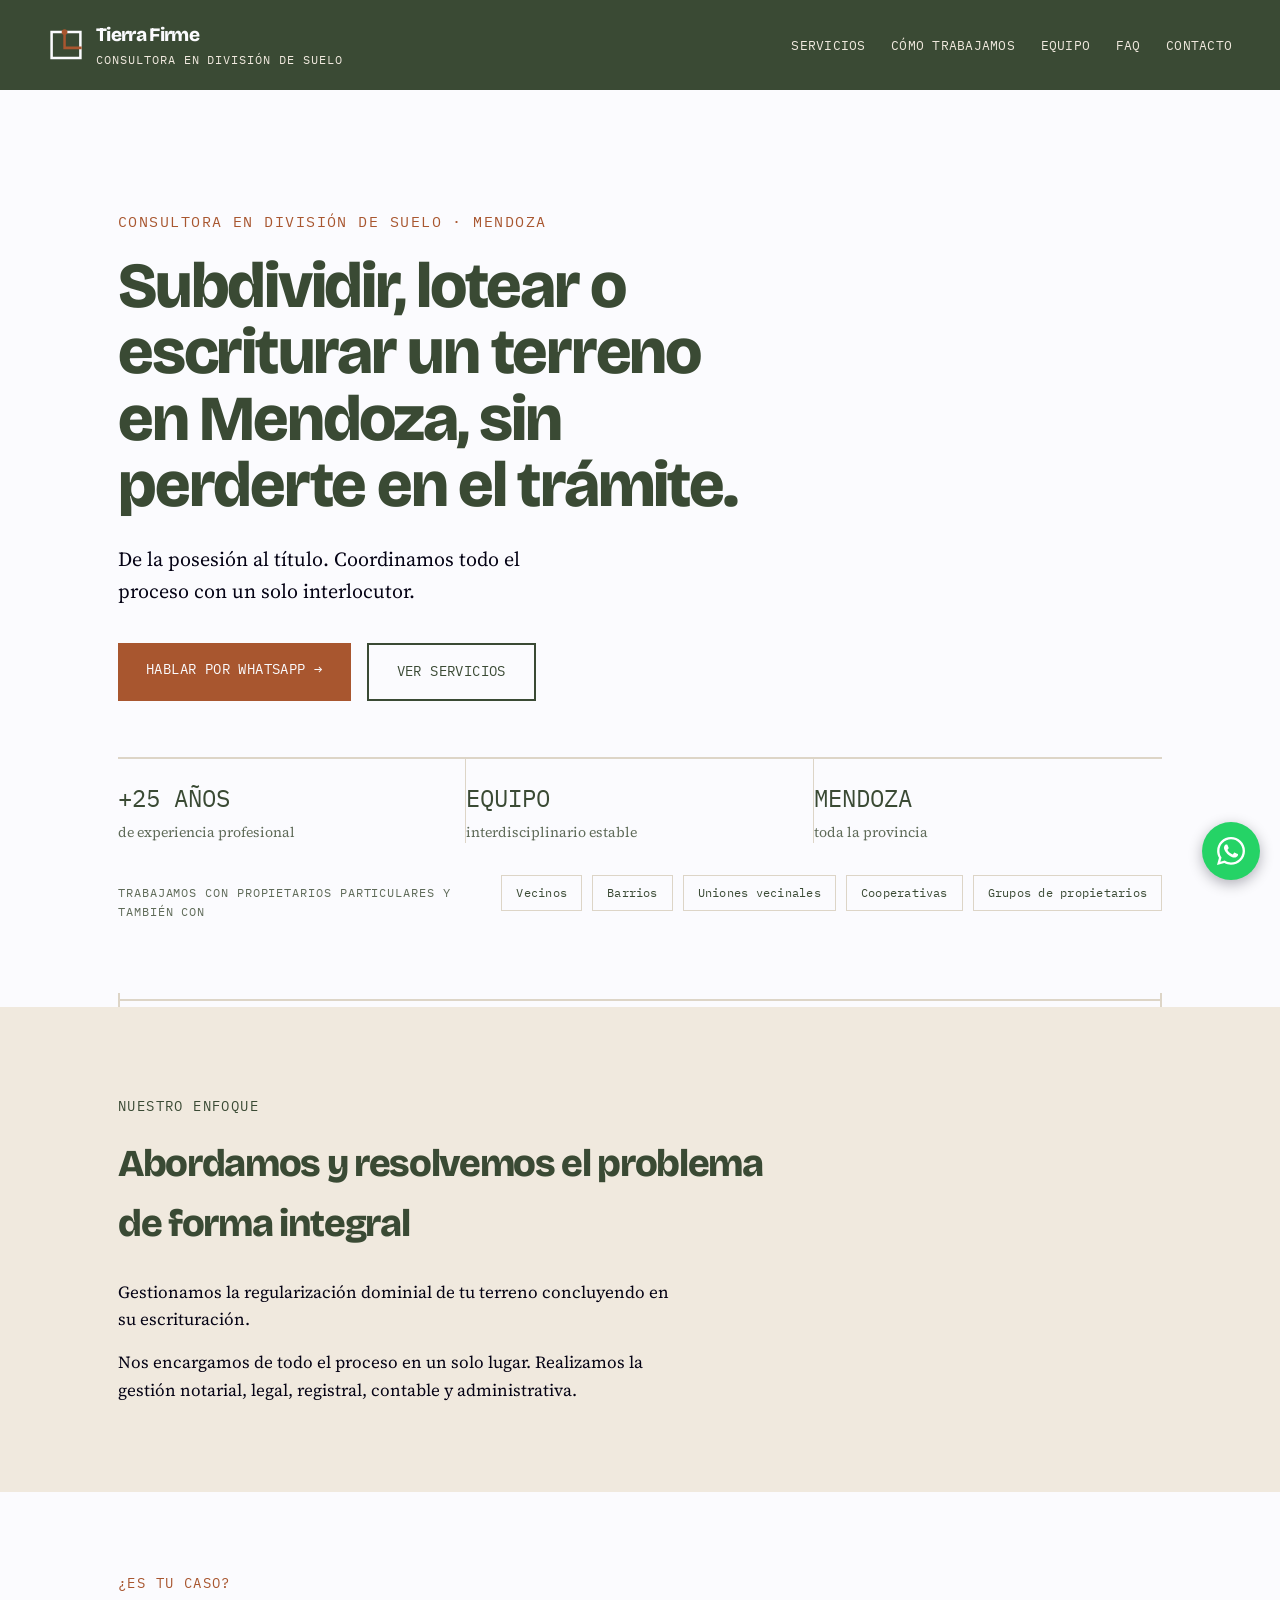
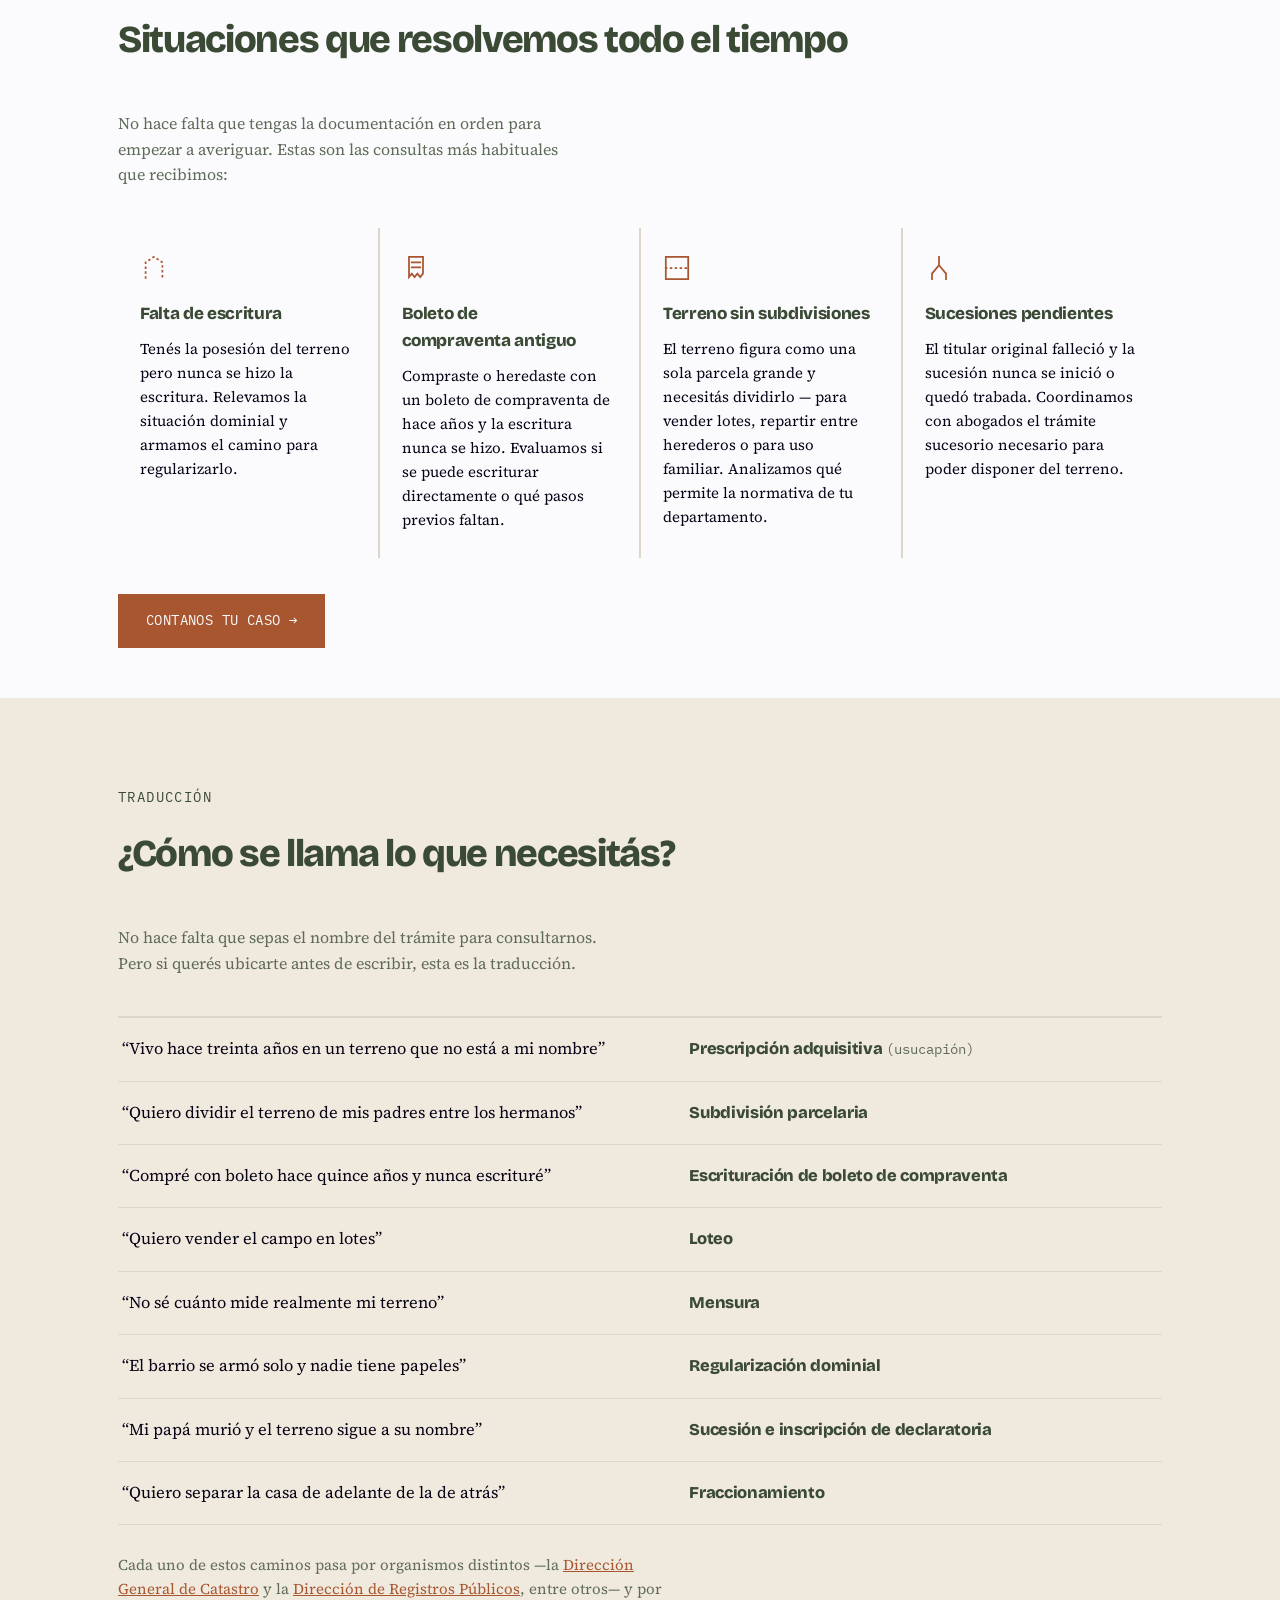
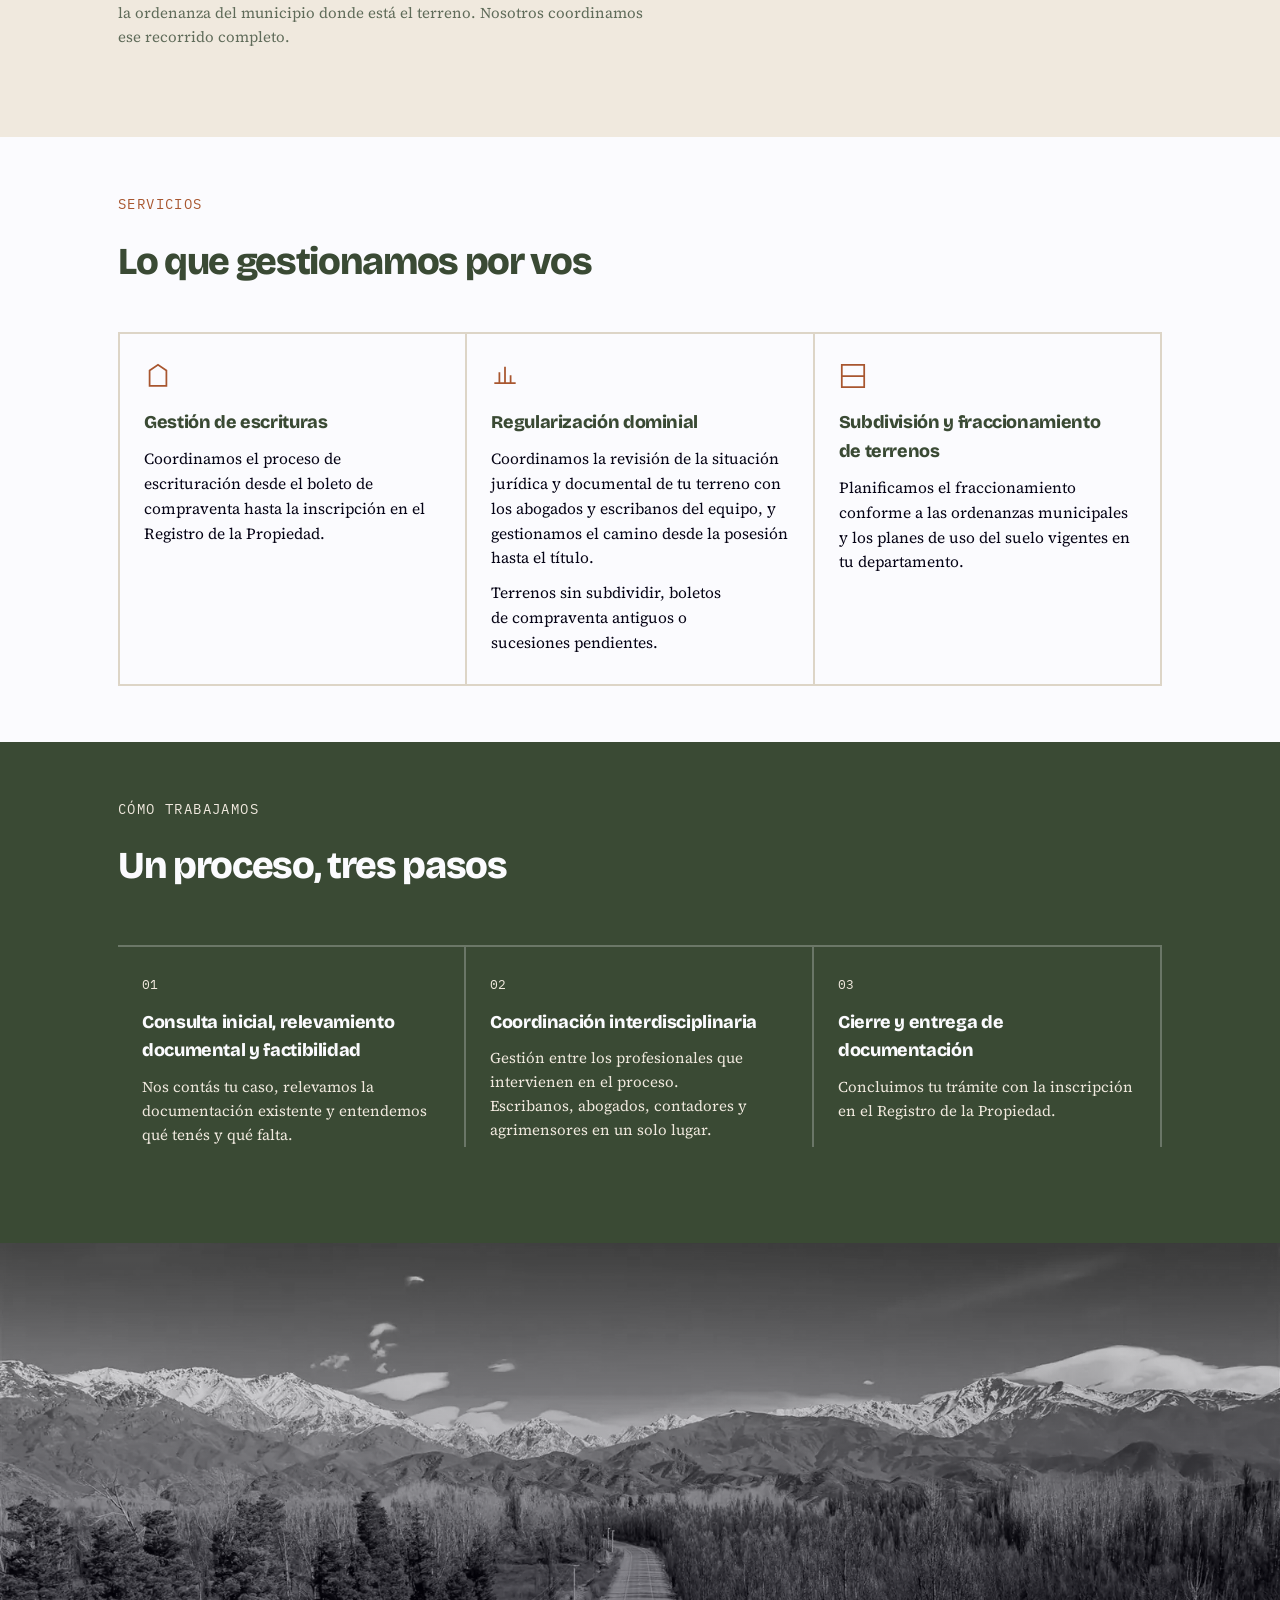
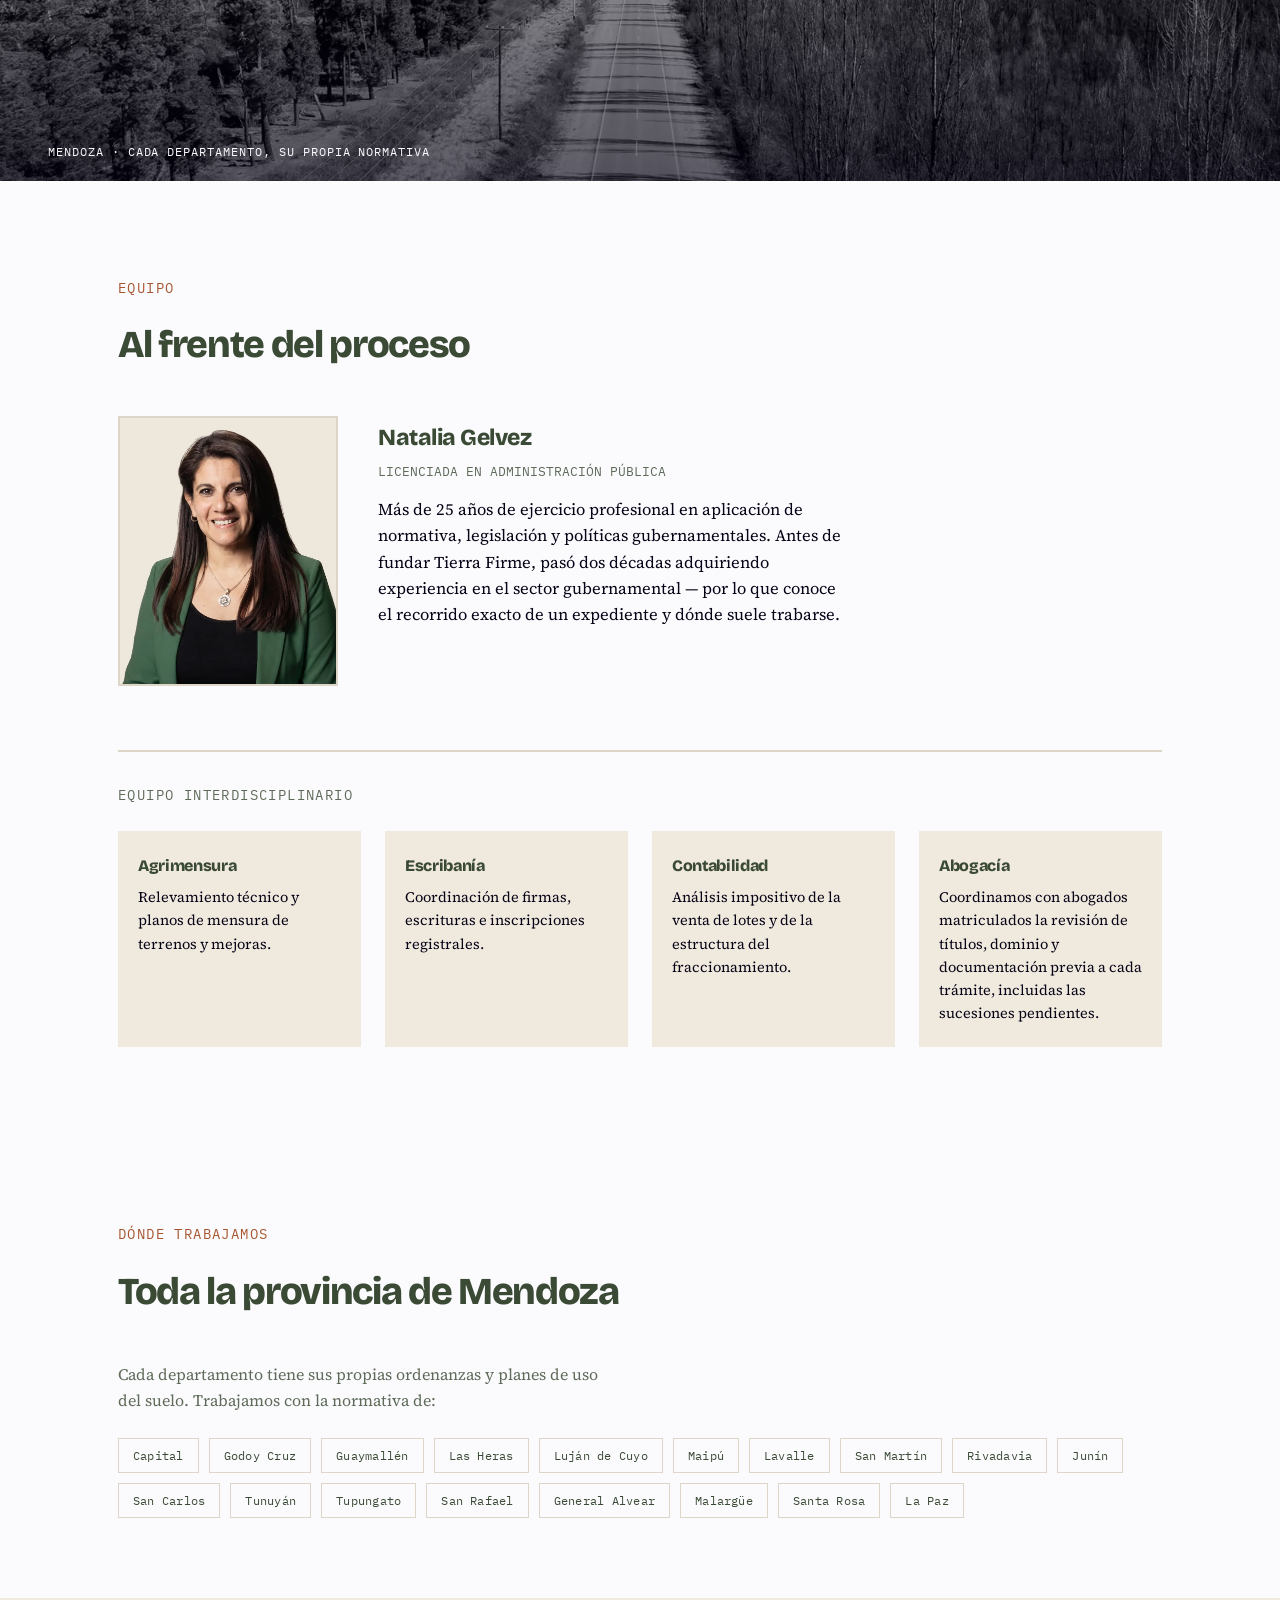
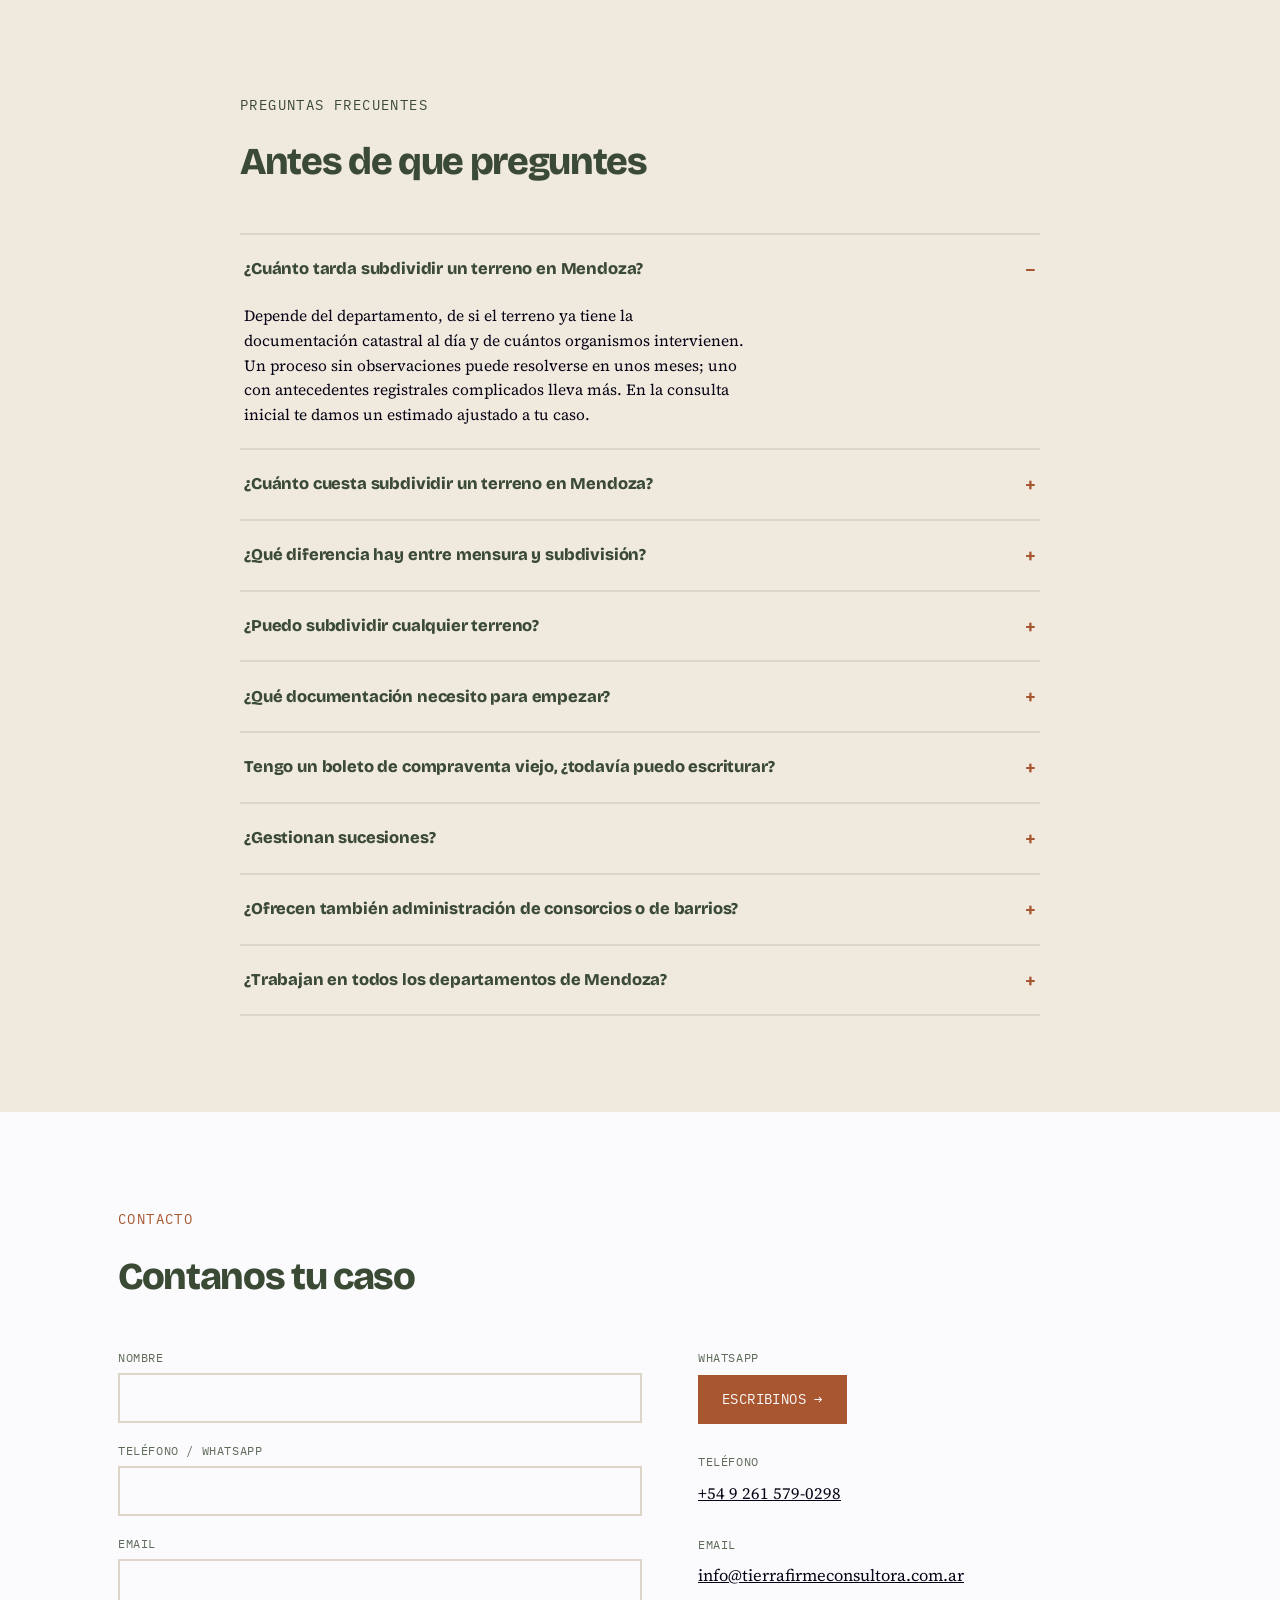
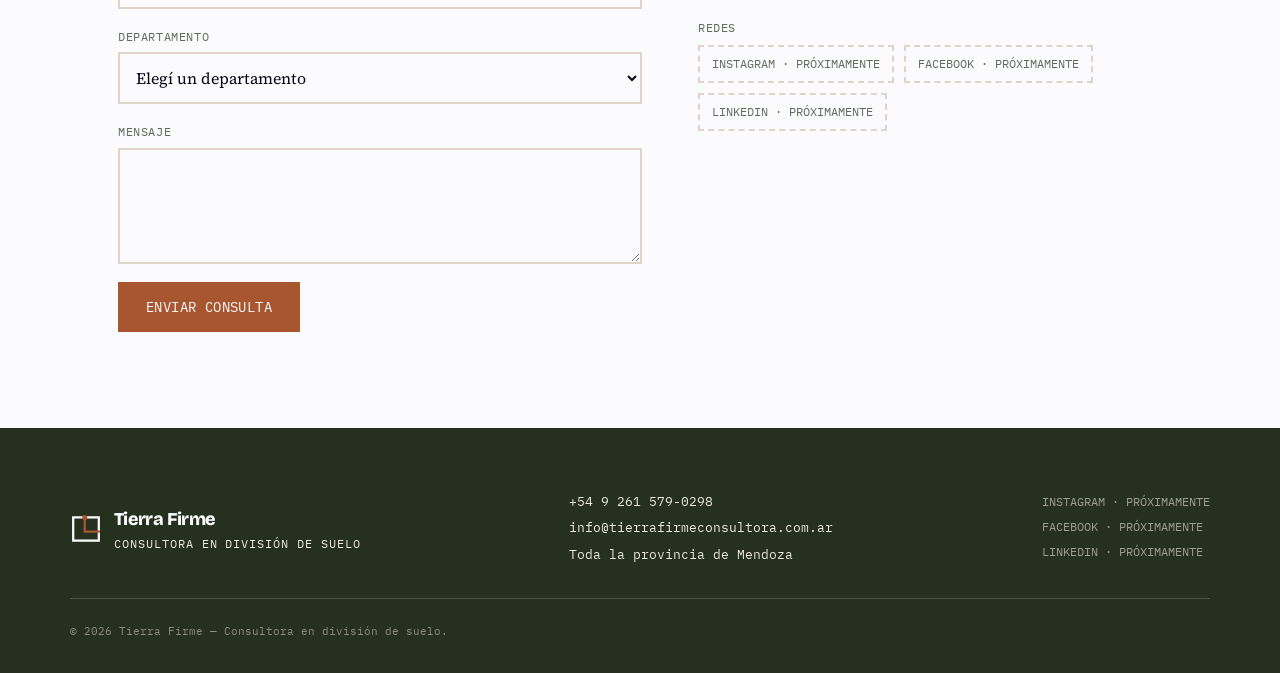
==== commit 9ea7cc6a: "Glosario de trámites, enlaces salientes y corrección de tildes - Nueva sección "¿Cómo se llama lo qu" ====
--- a/index.html
+++ b/index.html
@@ -136,7 +136,7 @@
     {
       "@type": "Question",
       "name": "Tengo un boleto de compraventa viejo, ¿todavía puedo escriturar?",
-      "acceptedAnswer": { "@type": "Answer", "text": "En la mayoría de los casos sí, aunque el camino depende de cuántos años pasaron, si el vendedor original sigue localizable y si hay sucesiones de por medio. Lo primero que hacemos es un informe de la situación dominial para saber exactamente que falta antes de armar el camino a la escritura." }
+      "acceptedAnswer": { "@type": "Answer", "text": "En la mayoría de los casos sí, aunque el camino depende de cuántos años pasaron, si el vendedor original sigue localizable y si hay sucesiones de por medio. Lo primero que hacemos es un informe de la situación dominial para saber exactamente qué falta antes de armar el camino a la escritura." }
     },
     {
       "@type": "Question",
@@ -153,6 +153,28 @@
       "name": "¿Trabajan en todos los departamentos de Mendoza?",
       "acceptedAnswer": { "@type": "Answer", "text": "Sí, trabajamos en toda la provincia de Mendoza: Capital, Godoy Cruz, Guaymallén, Las Heras, Luján de Cuyo, Maipú, Lavalle, San Martín, Rivadavia, Junín, San Carlos, Tunuyán, Tupungato, San Rafael, General Alvear, Malargüe, Santa Rosa y La Paz. Cada departamento tiene su propia normativa municipal, así que la adaptamos al lugar donde está tu terreno." }
     }
+  ]
+}
+</script>
+<script type="application/ld+json">
+{
+  "@context": "https://schema.org",
+  "@type": "ItemList",
+  "@id": "https://tierrafirmeconsultora.com.ar/#glosario",
+  "name": "Cómo se llama cada trámite de división de suelo en Mendoza",
+  "description": "Equivalencia entre la forma en que la gente describe su problema con un terreno y el nombre técnico del trámite que lo resuelve.",
+  "inLanguage": "es-AR",
+  "itemListOrder": "https://schema.org/ItemListUnordered",
+  "numberOfItems": 8,
+  "itemListElement": [
+    { "@type": "ListItem", "position": 1, "name": "Prescripción adquisitiva (usucapión)", "description": "Vivo hace treinta años en un terreno que no está a mi nombre." },
+    { "@type": "ListItem", "position": 2, "name": "Subdivisión parcelaria", "description": "Quiero dividir el terreno de mis padres entre los hermanos." },
+    { "@type": "ListItem", "position": 3, "name": "Escrituración de boleto de compraventa", "description": "Compré con boleto hace quince años y nunca escrituré." },
+    { "@type": "ListItem", "position": 4, "name": "Loteo", "description": "Quiero vender el campo en lotes." },
+    { "@type": "ListItem", "position": 5, "name": "Mensura", "description": "No sé cuánto mide realmente mi terreno." },
+    { "@type": "ListItem", "position": 6, "name": "Regularización dominial", "description": "El barrio se armó solo y nadie tiene papeles." },
+    { "@type": "ListItem", "position": 7, "name": "Sucesión e inscripción de declaratoria", "description": "Mi papá murió y el terreno sigue a su nombre." },
+    { "@type": "ListItem", "position": 8, "name": "Fraccionamiento", "description": "Quiero separar la casa de adelante de la de atrás." }
   ]
 }
 </script>
@@ -168,7 +190,7 @@
       "@type": "HowToStep",
       "position": 1,
       "name": "Consulta inicial, relevamiento documental y factibilidad",
-      "text": "Nos contás tu caso, relevamos la documentación existente y determinamos que tenés y que falta para avanzar."
+      "text": "Nos contás tu caso, relevamos la documentación existente y determinamos qué tenés y qué falta para avanzar."
     },
     {
       "@type": "HowToStep",
@@ -202,6 +224,9 @@
   }
   *{box-sizing:border-box}
   html{scroll-behavior:smooth}
+  /* el header es sticky: sin esto, los enlaces del menú dejan el título tapado */
+  section[id]{scroll-margin-top:104px}
+  @media (max-width:760px){section[id]{scroll-margin-top:150px}}
   body{margin:0;background:var(--paper);color:var(--ink);font-family:var(--serif);font-size:17px;line-height:1.6;text-wrap:pretty}
   ::selection{background:var(--terra);color:var(--paper)}
   a{color:var(--terra)}
@@ -287,6 +312,15 @@
   /* ZONAS */
   .zonas{padding-top:clamp(48px,8vw,80px);padding-bottom:clamp(48px,8vw,80px)}
   .zonas .situaciones-lead{margin-bottom:24px}
+
+  /* GLOSARIO */
+  .glosario{background:var(--cream);padding-top:clamp(48px,8vw,88px);padding-bottom:clamp(48px,8vw,88px)}
+  .glos-list{margin:0;border-top:2px solid var(--line)}
+  .glos{display:flex;gap:clamp(16px,3vw,40px);align-items:baseline;flex-wrap:wrap;padding:18px 4px;border-bottom:1px solid var(--line)}
+  .glos dt{flex:1 1 300px;font-size:16.5px;color:var(--ink);margin:0}
+  .glos dd{flex:1 1 240px;margin:0;font-family:var(--display);font-weight:800;letter-spacing:-0.02em;color:var(--green);font-size:16.5px}
+  .glos-alt{font-family:var(--mono);font-weight:400;letter-spacing:0;color:var(--muted);font-size:13.5px;white-space:nowrap}
+  .glos-nota{font-size:15px;color:var(--muted);max-width:68ch;margin:28px 0 0}
 
   /* SERVICIOS */
   .servicios{padding-top:clamp(56px,9vw,50px);padding-bottom:clamp(56px,9vw,50px)}
@@ -464,12 +498,12 @@
     <div class="sit">
       <svg viewBox="0 0 40 40" width="28" height="28" fill="none" aria-hidden="true"><path d="M10 4 H30 V28 L26 33 L22 28 L18 33 L14 28 L10 33 Z M14 12 H26 M14 19 H26" stroke="#A8562F" stroke-width="2.5" stroke-linecap="square"/></svg>
       <h3>Boleto de compraventa antiguo</h3>
-      <p>Compraste o heredaste con un boleto de compraventa de hace años y la escritura nunca se hizo. Evaluamos si se puede escriturar directamente o que pasos previos faltan.</p>
+      <p>Compraste o heredaste con un boleto de compraventa de hace años y la escritura nunca se hizo. Evaluamos si se puede escriturar directamente o qué pasos previos faltan.</p>
     </div>
     <div class="sit">
       <svg viewBox="0 0 40 40" width="28" height="28" fill="none" aria-hidden="true"><path d="M4 4 H36 V36 H4 Z" stroke="#A8562F" stroke-width="2.5" stroke-linecap="square"/><path d="M4 20 H36" stroke="#A8562F" stroke-width="2.5" stroke-linecap="square" stroke-dasharray="1 6"/></svg>
       <h3>Terreno sin subdivisiones</h3>
-      <p>El terreno figura como una sola parcela grande y necesitás dividirlo — para vender lotes, repartir entre herederos o para uso familiar. Analizamos que permite la normativa de tu departamento.</p>
+      <p>El terreno figura como una sola parcela grande y necesitás dividirlo — para vender lotes, repartir entre herederos o para uso familiar. Analizamos qué permite la normativa de tu departamento.</p>
     </div>
     <div class="sit">
       <svg viewBox="0 0 40 40" width="28" height="28" fill="none" aria-hidden="true"><path d="M20 4 V16 M20 16 L10 28 M20 16 L30 28 M10 28 V36 M30 28 V36" stroke="#A8562F" stroke-width="2.5" stroke-linecap="square"/></svg>
@@ -478,6 +512,50 @@
     </div>
   </div>
   <a href="https://wa.me/5492615790298?text=Hola%2C%20quisiera%20consultar%20por%20la%20subdivisi%C3%B3n%20de%20un%20terreno%20en..." class="btn btn-solid situaciones-cta" data-wa target="_blank" rel="noopener">CONTANOS TU CASO →</a>
+</section>
+
+<!-- GLOSARIO -->
+<section id="glosario" class="glosario">
+  <div class="wrap pad-x">
+    <p class="kicker" style="color:var(--green)">TRADUCCIÓN</p>
+    <h2>¿Cómo se llama lo que necesitás?</h2>
+    <p class="situaciones-lead">No hace falta que sepas el nombre del trámite para consultarnos. Pero si querés ubicarte antes de escribir, esta es la traducción.</p>
+    <dl class="glos-list">
+      <div class="glos">
+        <dt>“Vivo hace treinta años en un terreno que no está a mi nombre”</dt>
+        <dd>Prescripción adquisitiva <span class="glos-alt">(usucapión)</span></dd>
+      </div>
+      <div class="glos">
+        <dt>“Quiero dividir el terreno de mis padres entre los hermanos”</dt>
+        <dd>Subdivisión parcelaria</dd>
+      </div>
+      <div class="glos">
+        <dt>“Compré con boleto hace quince años y nunca escrituré”</dt>
+        <dd>Escrituración de boleto de compraventa</dd>
+      </div>
+      <div class="glos">
+        <dt>“Quiero vender el campo en lotes”</dt>
+        <dd>Loteo</dd>
+      </div>
+      <div class="glos">
+        <dt>“No sé cuánto mide realmente mi terreno”</dt>
+        <dd>Mensura</dd>
+      </div>
+      <div class="glos">
+        <dt>“El barrio se armó solo y nadie tiene papeles”</dt>
+        <dd>Regularización dominial</dd>
+      </div>
+      <div class="glos">
+        <dt>“Mi papá murió y el terreno sigue a su nombre”</dt>
+        <dd>Sucesión e inscripción de declaratoria</dd>
+      </div>
+      <div class="glos">
+        <dt>“Quiero separar la casa de adelante de la de atrás”</dt>
+        <dd>Fraccionamiento</dd>
+      </div>
+    </dl>
+    <p class="glos-nota">Cada uno de estos caminos pasa por organismos distintos —la <a href="https://atm.mendoza.gov.ar/direcciones/direccion-general-de-catastro/" target="_blank" rel="noopener">Dirección General de Catastro</a> y la <a href="https://jusmendoza.gob.ar/direccion-de-registros-publicos-y-archivo-judicial-%C2%B7-inicio/" target="_blank" rel="noopener">Dirección de Registros Públicos</a>, entre otros— y por la ordenanza del municipio donde está el terreno. Nosotros coordinamos ese recorrido completo.</p>
+  </div>
 </section>
 
 <!-- SERVICIOS -->
@@ -513,7 +591,7 @@
       <div class="step">
         <p class="n">01</p>
         <h3>Consulta inicial, relevamiento documental y factibilidad</h3>
-        <p>Nos contás tu caso, relevamos la documentación existente y entendemos que tenés y que falta.</p>
+        <p>Nos contás tu caso, relevamos la documentación existente y entendemos qué tenés y qué falta.</p>
       </div>
       <div class="step">
         <p class="n">02</p>
@@ -633,7 +711,7 @@
       </details>
       <details>
         <summary>Tengo un boleto de compraventa viejo, ¿todavía puedo escriturar? <span class="sym" aria-hidden="true"></span></summary>
-        <p>En la mayoría de los casos sí, aunque el camino depende de cuántos años pasaron, si el vendedor original sigue localizable y si hay sucesiones de por medio. Lo primero que hacemos es un informe de la situación dominial para saber exactamente que falta antes de armar el camino a la escritura.</p>
+        <p>En la mayoría de los casos sí, aunque el camino depende de cuántos años pasaron, si el vendedor original sigue localizable y si hay sucesiones de por medio. Lo primero que hacemos es un informe de la situación dominial para saber exactamente qué falta antes de armar el camino a la escritura.</p>
       </details>
       <details>
         <summary>¿Gestionan sucesiones? <span class="sym" aria-hidden="true"></span></summary>
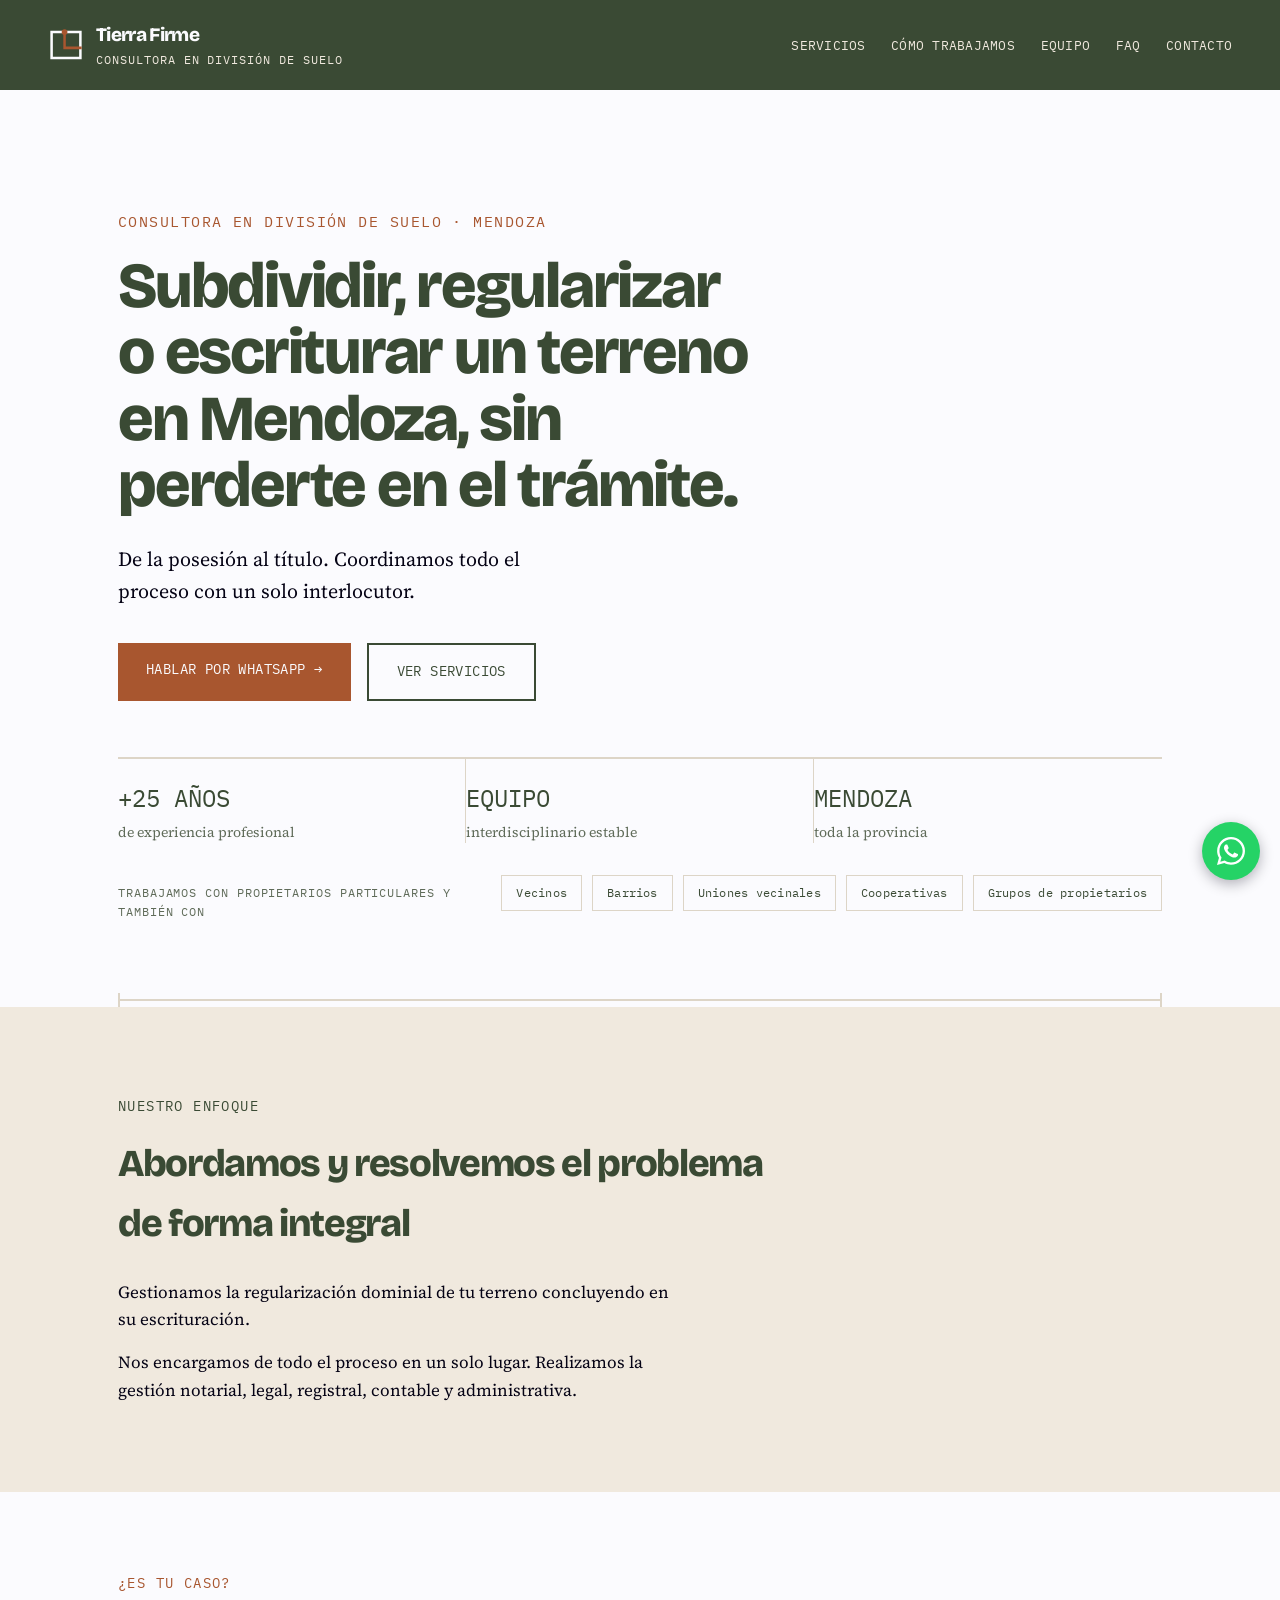
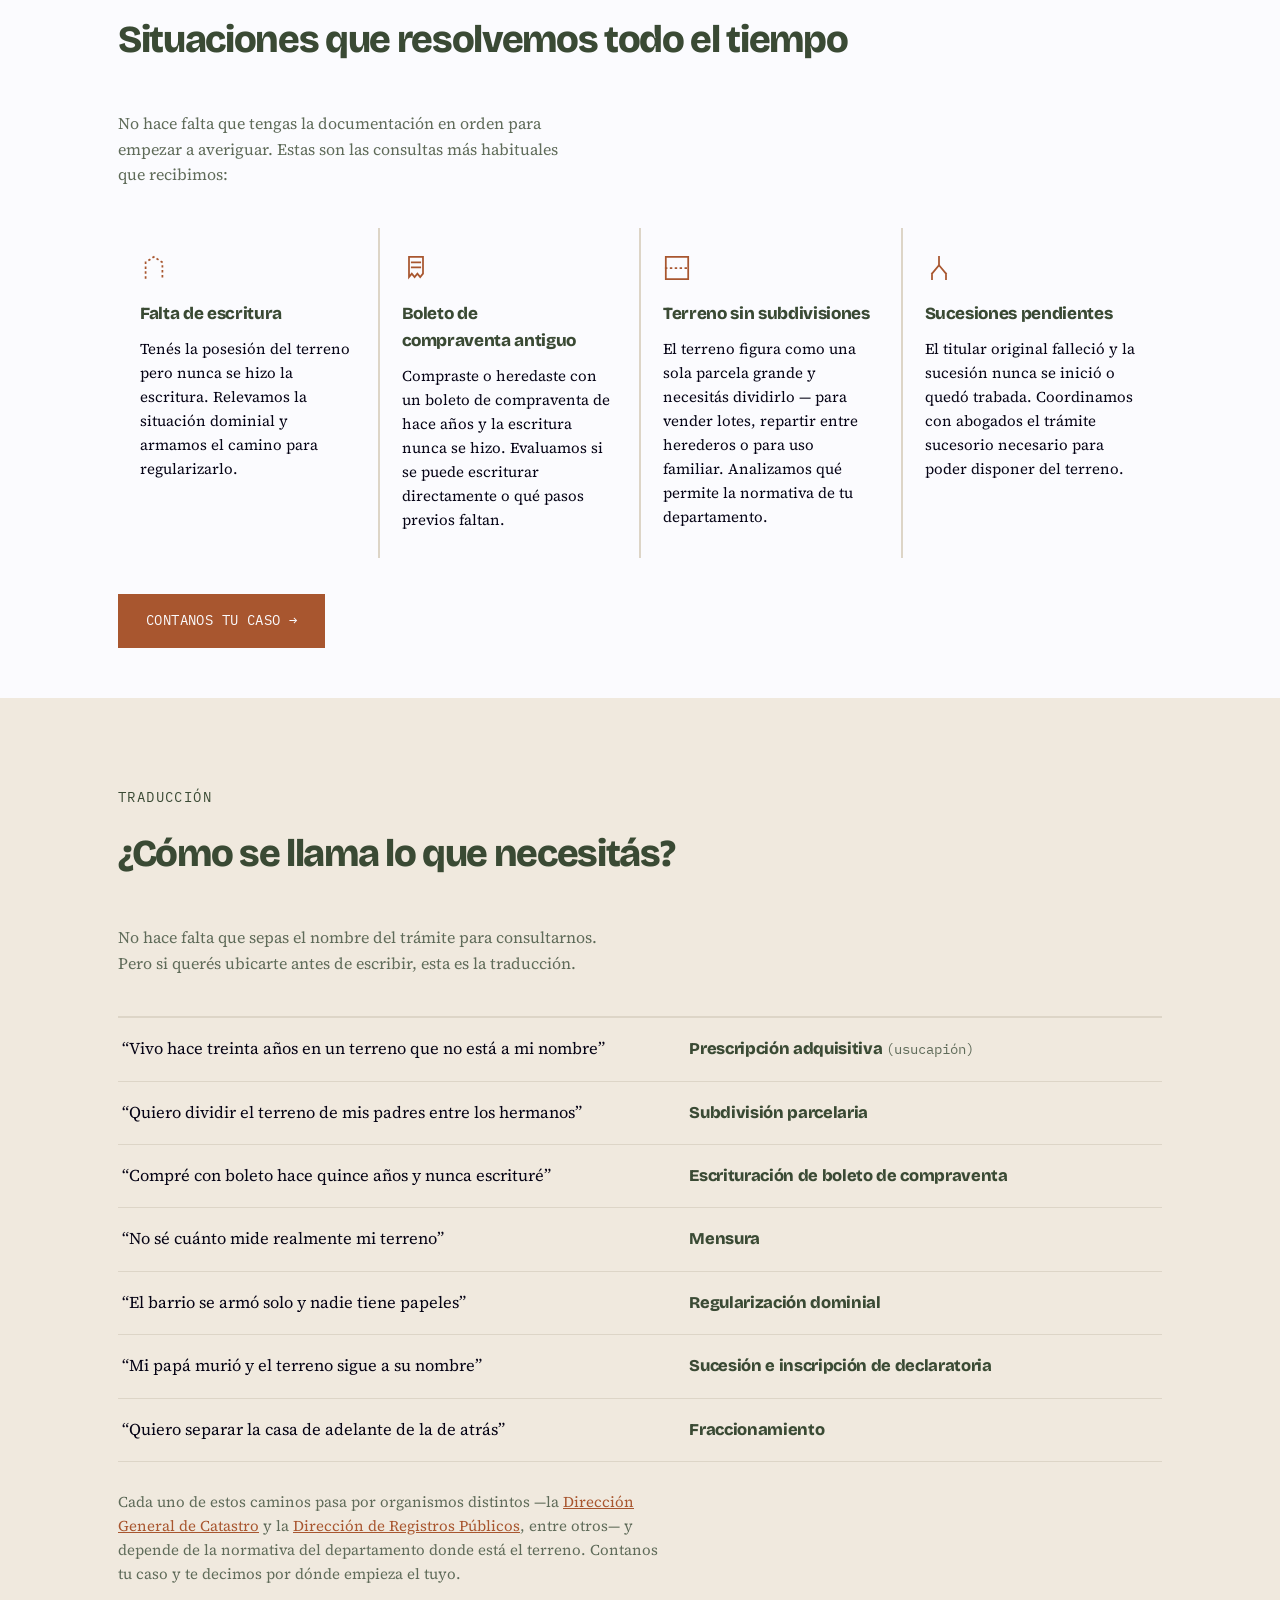
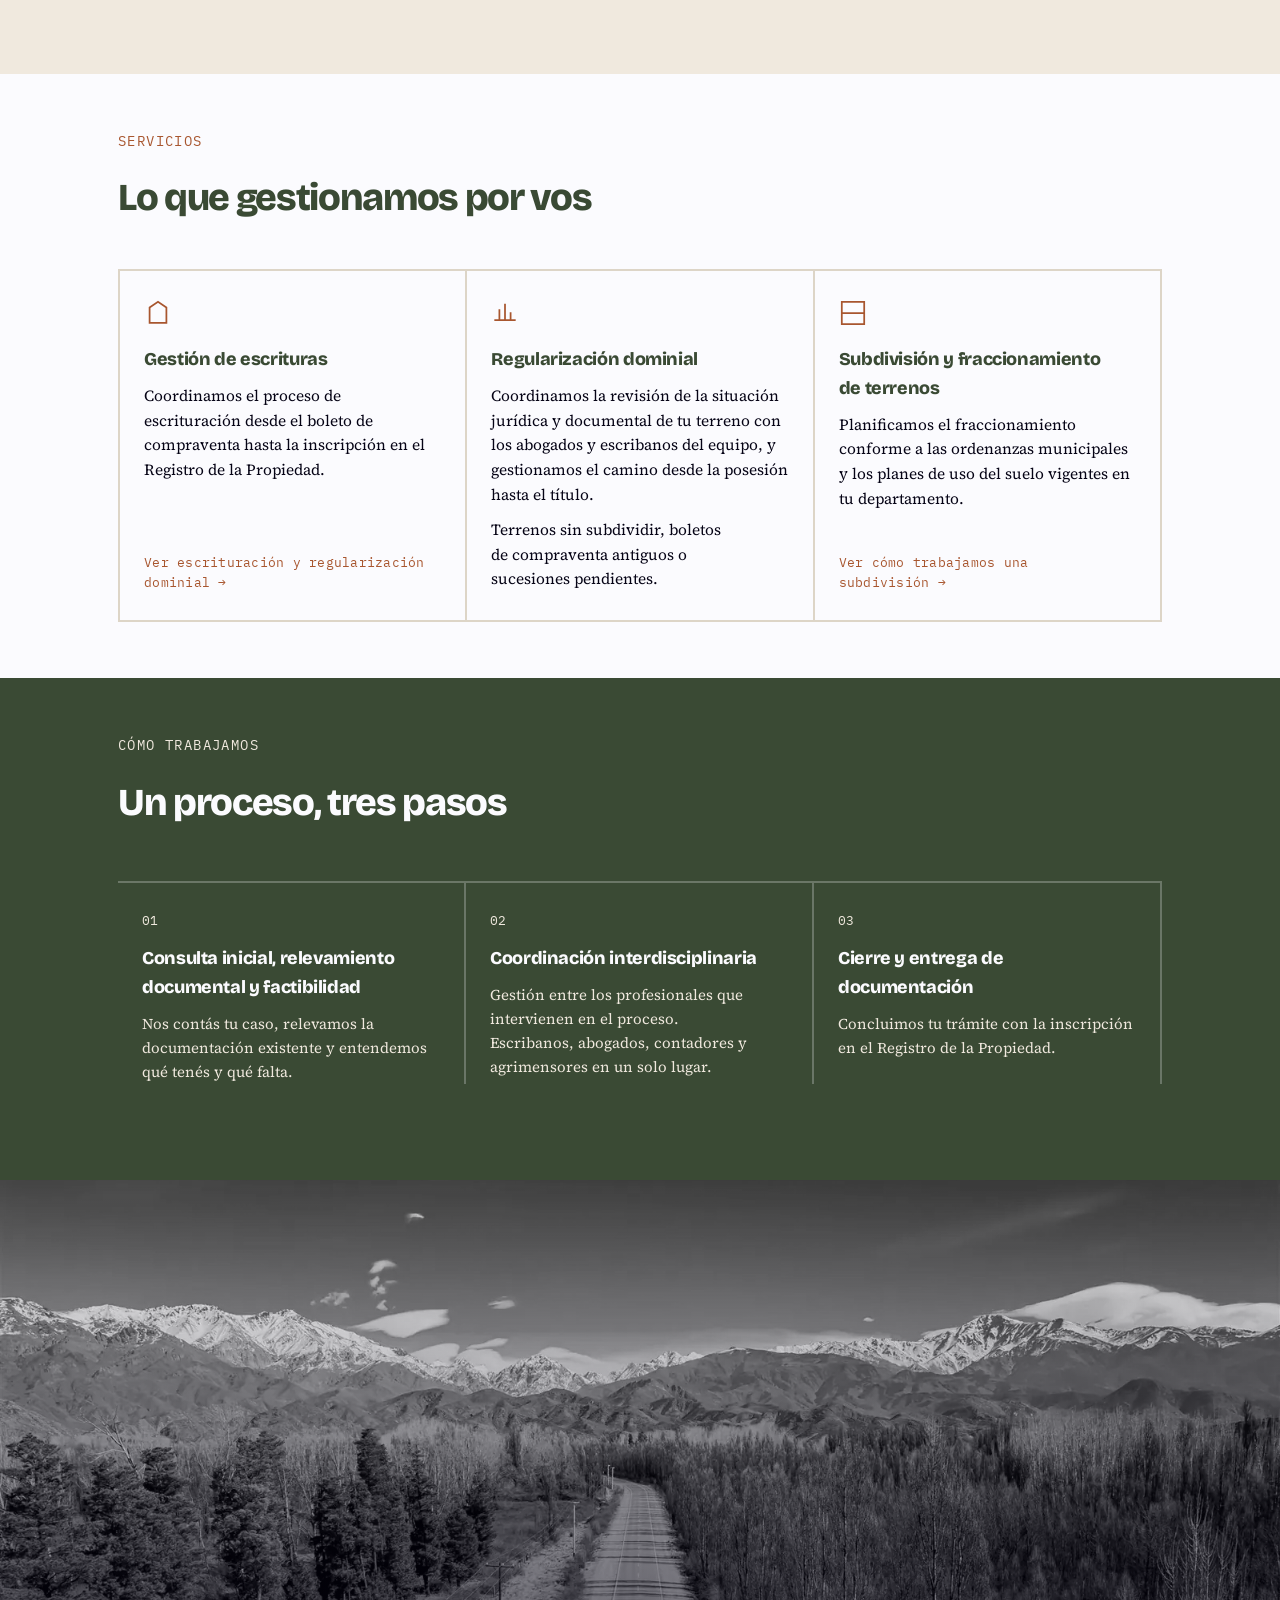
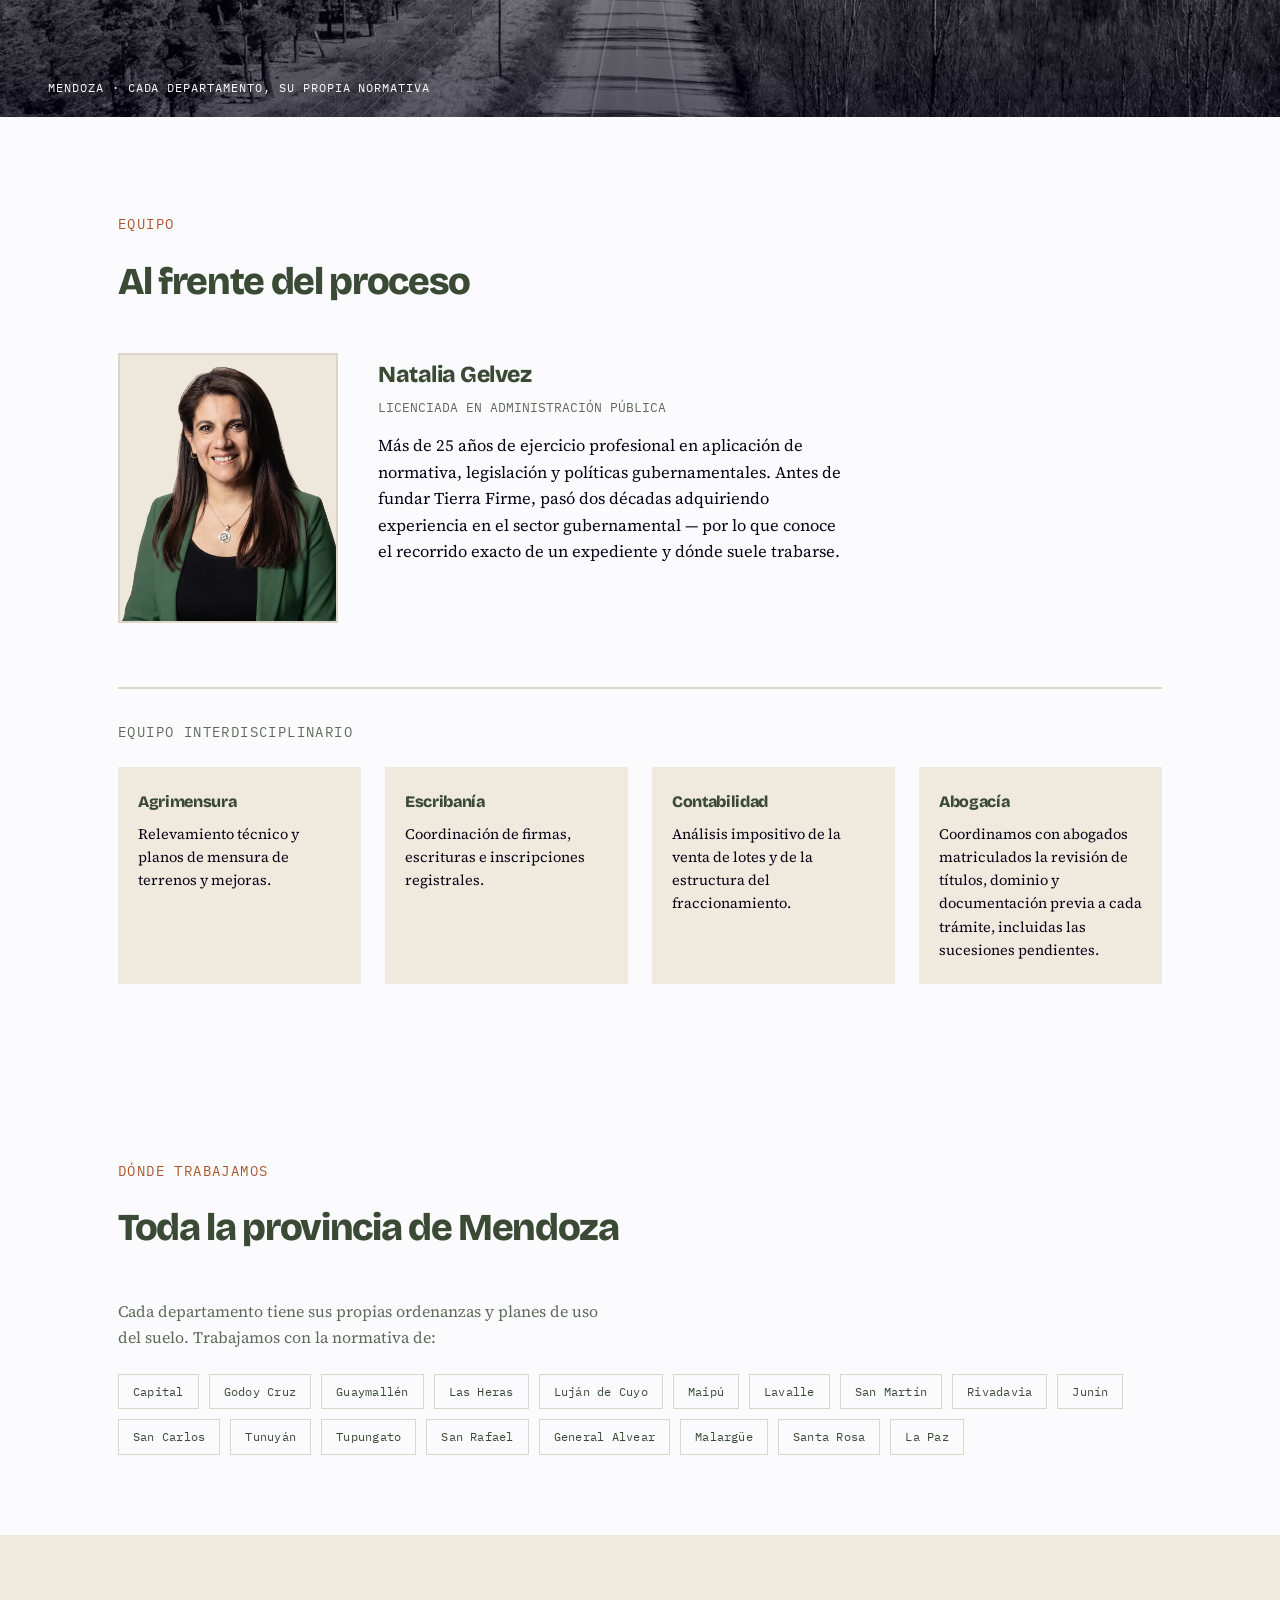
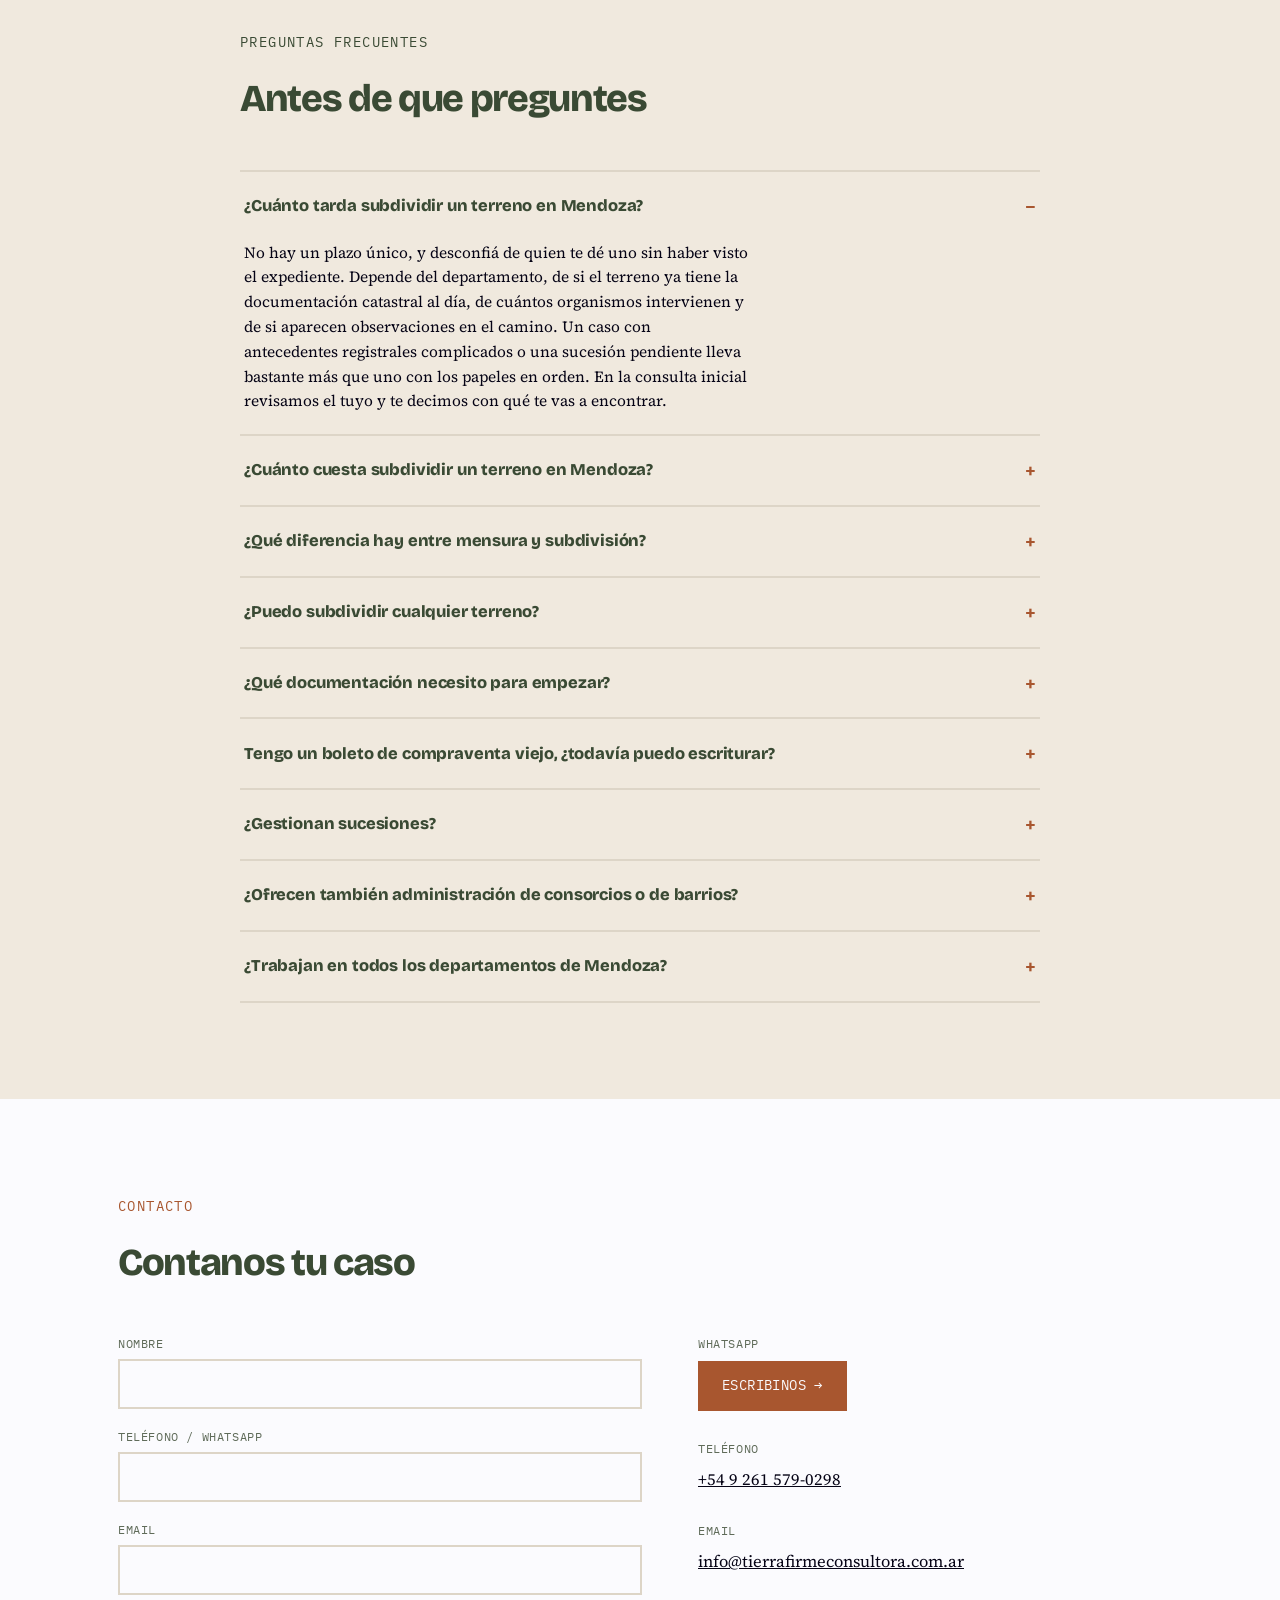
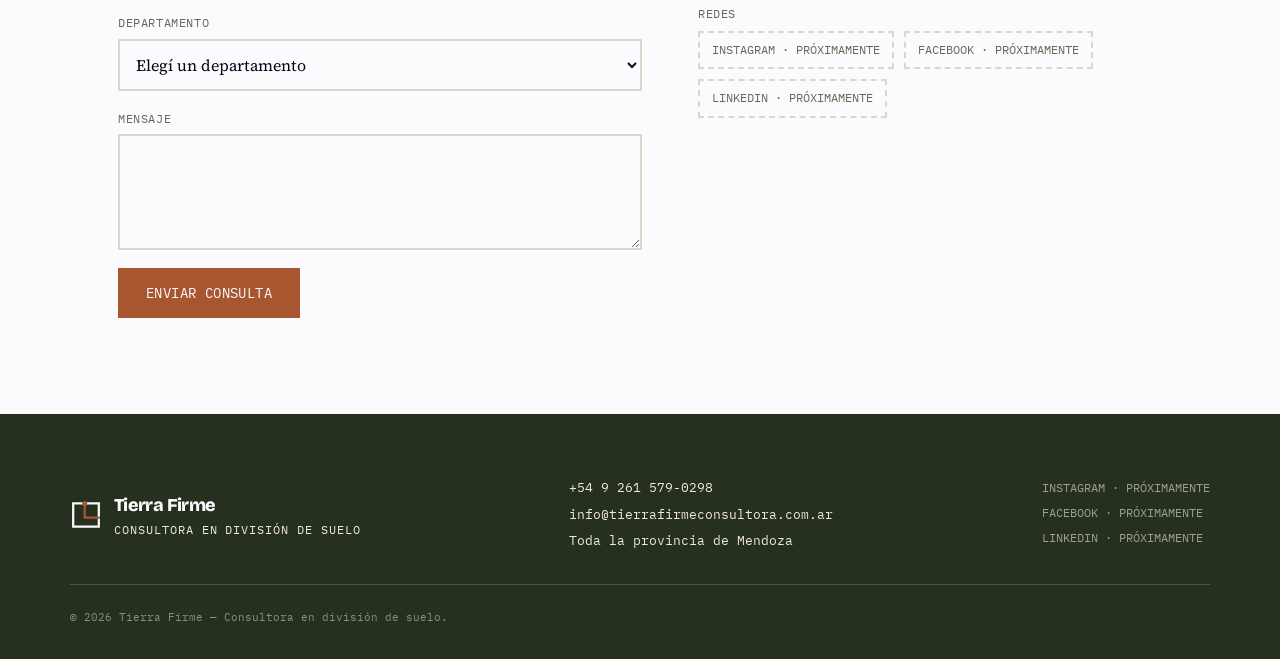
==== commit 6ac74e36: "reestructuración del sitio" ====
--- a/index.html
+++ b/index.html
@@ -3,13 +3,13 @@
 <head>
 <meta charset="utf-8">
 <meta name="viewport" content="width=device-width, initial-scale=1">
-<title>Subdivisión, loteos y escrituración en Mendoza — Tierra Firme</title>
-<meta name="description" content="Subdividí, loteá o escriturá tu terreno en Mendoza con un solo interlocutor. Coordinamos agrimensores, escribanos, contadores y abogados.">
+<title>Subdivisión y escrituración de terrenos en Mendoza — Tierra Firme</title>
+<meta name="description" content="Subdividí, regularizá o escriturá tu terreno en Mendoza con un solo interlocutor. Coordinamos agrimensores, escribanos, contadores y abogados.">
 <link rel="canonical" href="https://tierrafirmeconsultora.com.ar/">
 <meta name="theme-color" content="#3A4A34">
 
 <meta property="og:site_name" content="Tierra Firme">
-<meta property="og:title" content="Subdivisión, loteos y escrituración en Mendoza — Tierra Firme">
+<meta property="og:title" content="Subdivisión y escrituración de terrenos en Mendoza — Tierra Firme">
 <meta property="og:description" content="De la posesión al título. Todo en un solo lugar">
 <meta property="og:type" content="website">
 <meta property="og:url" content="https://tierrafirmeconsultora.com.ar/">
@@ -20,7 +20,7 @@
 <meta property="og:locale" content="es_AR">
 
 <meta name="twitter:card" content="summary_large_image">
-<meta name="twitter:title" content="Subdivisión, loteos y escrituración en Mendoza — Tierra Firme">
+<meta name="twitter:title" content="Subdivisión y escrituración de terrenos en Mendoza — Tierra Firme">
 <meta name="twitter:description" content="De la posesión al título. Todo en un solo lugar">
 <meta name="twitter:image" content="https://tierrafirmeconsultora.com.ar/assets/og-tierra-firme.jpg">
 
@@ -36,13 +36,12 @@
   "@id": "https://tierrafirmeconsultora.com.ar/#organizacion",
   "name": "Tierra Firme",
   "alternateName": "Tierra Firme Consultora",
-  "description": "Consultora en división de suelo en Mendoza. Coordinamos agrimensores, escribanos, contadores y abogados en un solo proceso: subdivisiones, loteos, informes dominiales y escrituras.",
+  "description": "Consultora en división de suelo en Mendoza. Coordinamos agrimensores, escribanos, contadores y abogados en un solo proceso: subdivisiones, regularizaciones dominiales y escrituras.",
   "url": "https://tierrafirmeconsultora.com.ar/",
   "telephone": "+5492615790298",
   "email": "info@tierrafirmeconsultora.com.ar",
   "image": "https://tierrafirmeconsultora.com.ar/assets/og-tierra-firme.jpg",
   "logo": "https://tierrafirmeconsultora.com.ar/assets/logo-tierra-firme.png",
-  "priceRange": "$$",
   "address": {
     "@type": "PostalAddress",
     "addressLocality": "Mendoza",
@@ -80,9 +79,7 @@
     "name": "Servicios de Tierra Firme",
     "itemListElement": [
       { "@type": "Offer", "itemOffered": { "@type": "Service", "name": "Subdivisión y fraccionamiento de terrenos", "description": "Planificación del fraccionamiento conforme a las ordenanzas municipales y los planes de uso del suelo vigentes en cada departamento de Mendoza." } },
-      { "@type": "Offer", "itemOffered": { "@type": "Service", "name": "Loteos", "description": "Factibilidad, planificación y gestión integral del proyecto de loteo ante municipios y reparticiones provinciales." } },
       { "@type": "Offer", "itemOffered": { "@type": "Service", "name": "Gestión de escrituras", "description": "Coordinación del proceso de escrituración desde el boleto de compraventa hasta la inscripción en el Registro de la Propiedad." } },
-      { "@type": "Offer", "itemOffered": { "@type": "Service", "name": "Informes de situación dominial, catastral y registral", "description": "Relevamiento del estado legal y catastral del inmueble antes de tomar cualquier decisión." } },
       { "@type": "Offer", "itemOffered": { "@type": "Service", "name": "Regularización dominial", "description": "Gestión del camino desde la posesión hasta el título, coordinando los profesionales que intervienen en cada etapa." } },
       { "@type": "Offer", "itemOffered": { "@type": "Service", "name": "Administración de consorcios y barrios", "description": "Organización administrativa y contable, seguimiento de expensas y regularización documental para consorcios y organizaciones barriales." } }
     ]
@@ -111,7 +108,7 @@
     {
       "@type": "Question",
       "name": "¿Cuánto tarda subdividir un terreno en Mendoza?",
-      "acceptedAnswer": { "@type": "Answer", "text": "Depende del departamento, de si el terreno ya tiene la documentación catastral al día y de cuántos organismos intervienen. Un proceso sin observaciones puede resolverse en unos meses; uno con antecedentes registrales complicados lleva más. En la consulta inicial te damos un estimado ajustado a tu caso." }
+      "acceptedAnswer": { "@type": "Answer", "text": "No hay un plazo único, y desconfiá de quien te dé uno sin haber visto el expediente. Depende del departamento, de si el terreno ya tiene la documentación catastral al día, de cuántos organismos intervienen y de si aparecen observaciones en el camino. Un caso con antecedentes registrales complicados o una sucesión pendiente lleva bastante más que uno con los papeles en orden. En la consulta inicial revisamos el tuyo y te decimos con qué te vas a encontrar." }
     },
     {
       "@type": "Question",
@@ -165,16 +162,15 @@
   "description": "Equivalencia entre la forma en que la gente describe su problema con un terreno y el nombre técnico del trámite que lo resuelve.",
   "inLanguage": "es-AR",
   "itemListOrder": "https://schema.org/ItemListUnordered",
-  "numberOfItems": 8,
+  "numberOfItems": 7,
   "itemListElement": [
     { "@type": "ListItem", "position": 1, "name": "Prescripción adquisitiva (usucapión)", "description": "Vivo hace treinta años en un terreno que no está a mi nombre." },
     { "@type": "ListItem", "position": 2, "name": "Subdivisión parcelaria", "description": "Quiero dividir el terreno de mis padres entre los hermanos." },
     { "@type": "ListItem", "position": 3, "name": "Escrituración de boleto de compraventa", "description": "Compré con boleto hace quince años y nunca escrituré." },
-    { "@type": "ListItem", "position": 4, "name": "Loteo", "description": "Quiero vender el campo en lotes." },
-    { "@type": "ListItem", "position": 5, "name": "Mensura", "description": "No sé cuánto mide realmente mi terreno." },
-    { "@type": "ListItem", "position": 6, "name": "Regularización dominial", "description": "El barrio se armó solo y nadie tiene papeles." },
-    { "@type": "ListItem", "position": 7, "name": "Sucesión e inscripción de declaratoria", "description": "Mi papá murió y el terreno sigue a su nombre." },
-    { "@type": "ListItem", "position": 8, "name": "Fraccionamiento", "description": "Quiero separar la casa de adelante de la de atrás." }
+    { "@type": "ListItem", "position": 4, "name": "Mensura", "description": "No sé cuánto mide realmente mi terreno." },
+    { "@type": "ListItem", "position": 5, "name": "Regularización dominial", "description": "El barrio se armó solo y nadie tiene papeles." },
+    { "@type": "ListItem", "position": 6, "name": "Sucesión e inscripción de declaratoria", "description": "Mi papá murió y el terreno sigue a su nombre." },
+    { "@type": "ListItem", "position": 7, "name": "Fraccionamiento", "description": "Quiero separar la casa de adelante de la de atrás." }
   ]
 }
 </script>
@@ -207,199 +203,7 @@
   ]
 }
 </script>
-<style>
-  :root{
-    --paper:#fbfbfe;
-    --ink:#050315;
-    --green:#3A4A34;
-    --green-dark:#26301F;
-    --terra:#A8562F;
-    --terra-dark:#8A4526;
-    --cream:#F0E9DE;
-    --line:#DDD5C7;
-    --muted:#5F6B59;
-    --display:'Bricolage Grotesque',sans-serif;
-    --serif:'Source Serif 4',serif;
-    --mono:'IBM Plex Mono',monospace;
-  }
-  *{box-sizing:border-box}
-  html{scroll-behavior:smooth}
-  /* el header es sticky: sin esto, los enlaces del menú dejan el título tapado */
-  section[id]{scroll-margin-top:104px}
-  @media (max-width:760px){section[id]{scroll-margin-top:150px}}
-  body{margin:0;background:var(--paper);color:var(--ink);font-family:var(--serif);font-size:17px;line-height:1.6;text-wrap:pretty}
-  ::selection{background:var(--terra);color:var(--paper)}
-  a{color:var(--terra)}
-  a:hover{color:var(--terra-dark)}
-  input:focus,select:focus,textarea:focus,a:focus-visible,button:focus-visible{outline:2px solid var(--terra);outline-offset:2px}
-  img{max-width:100%}
-
-  .wrap{max-width:1140px;margin:0 auto}
-  .pad-x{padding-left:clamp(20px,4vw,48px);padding-right:clamp(20px,4vw,48px)}
-
-  .kicker{font-family:var(--mono);font-size:14px;letter-spacing:0.1em;margin:0 0 16px}
-  h2{font-family:var(--display);font-weight:800;letter-spacing:-0.035em;color:var(--green);font-size:clamp(26px,3.2vw,38px);margin:0 0 40px}
-  .btn{display:inline-block;text-decoration:none;font-family:var(--mono);font-size:13.5px;letter-spacing:0.03em;padding:16px 28px;border:none;cursor:pointer}
-  .btn-solid{background:var(--terra);color:var(--paper)}
-  .btn-solid:hover{background:var(--terra-dark);color:var(--paper)}
-  .btn-ghost{background:transparent;color:var(--green);border:2px solid var(--green)}
-  .btn-ghost:hover{color:var(--green-dark)}
-
-  /* NAV */
-  header{background:var(--green);padding:clamp(14px,2vw,20px) clamp(20px,4vw,48px);display:flex;align-items:center;justify-content:space-between;gap:24px;flex-wrap:wrap;position:sticky;top:0;z-index:50}
-  .brand{display:flex;align-items:center;gap:12px;text-decoration:none}
-  .brand-name{display:block;font-family:var(--display);font-weight:800;letter-spacing:-0.035em;font-size:19px;color:var(--paper)}
-  .brand-sub{display:block;font-family:var(--mono);font-size:12px;letter-spacing:0.08em;color:var(--cream)}
-  nav{display:flex;gap:clamp(14px,2vw,28px);flex-wrap:wrap;font-family:var(--mono);font-size:12.5px;letter-spacing:0.02em}
-  nav a{color:var(--cream);text-decoration:none}
-  nav a:hover{color:var(--paper);text-decoration:underline}
-  @keyframes drawLogo{from{stroke-dashoffset:340}to{stroke-dashoffset:0}}
-  .logo-path{stroke-dasharray:340;animation:drawLogo 1.4s ease-out forwards}
-  @media (prefers-reduced-motion: reduce){.logo-path{animation:none;stroke-dashoffset:0}}
-
-  .nav-toggle{display:none;flex:none;width:36px;height:36px;padding:0;background:none;border:none;cursor:pointer;position:relative}
-  .nav-toggle .bar{position:absolute;left:6px;right:6px;height:2px;background:var(--paper);transition:transform .2s ease,opacity .2s ease}
-  .nav-toggle .bar:nth-child(1){top:12px}
-  .nav-toggle .bar:nth-child(2){top:18px}
-  .nav-toggle .bar:nth-child(3){top:24px}
-  .nav-toggle.open .bar:nth-child(1){top:18px;transform:rotate(45deg)}
-  .nav-toggle.open .bar:nth-child(2){opacity:0}
-  .nav-toggle.open .bar:nth-child(3){top:18px;transform:rotate(-45deg)}
-
-  @media (max-width:760px){
-    .nav-toggle{display:block}
-    nav{position:absolute;top:100%;left:0;right:0;flex-direction:column;align-items:stretch;gap:0;background:var(--green-dark);padding:0 clamp(20px,4vw,48px);max-height:0;overflow:hidden;transition:max-height .25s ease}
-    nav.open{max-height:320px;padding-top:8px;padding-bottom:16px}
-    nav a{padding:13px 0;border-top:1px solid rgba(251,251,254,0.15)}
-    nav a:first-child{border-top:none}
-  }
-
-  /* HERO */
-  .hero{padding-top:clamp(56px,10vw,120px);padding-bottom:clamp(40px,6vw,72px)}
-  .hero h1{font-family:var(--display);font-weight:800;letter-spacing:-0.035em;color:var(--green);font-size:clamp(34px,5.5vw,64px);line-height:1.04;margin:0 0 24px;max-width:16ch}
-  .hero .lead{font-size:clamp(17px,1.6vw,20px);max-width:44ch;margin:0 0 36px}
-  .hero-ctas{display:flex;gap:16px;flex-wrap:wrap;margin-bottom:56px}
-  .hero-stats{display:flex;flex-wrap:wrap;border-top:2px solid var(--line)}
-  .hero-stats > div{flex:1 1 200px;padding:20px 20px 0 0;border-right:1px solid var(--line)}
-  .hero-stats > div:last-child{border-right:none}
-  .hero-stats .num{font-family:var(--mono);font-size:24px;color:var(--green);margin:0 0 4px}
-  .hero-stats .lbl{font-size:14px;color:var(--muted);margin:0}
-  .para-quien{display:flex;align-items:baseline;gap:14px;flex-wrap:wrap;margin-top:32px}
-  .para-quien-label{font-family:var(--mono);font-size:11.5px;letter-spacing:0.08em;color:var(--muted);margin:0;flex:1 1 220px}
-  .tag-row{display:flex;gap:10px;flex-wrap:wrap}
-  .tag{font-family:var(--mono);font-size:12px;letter-spacing:0.02em;color:var(--green);border:1.5px solid var(--line);padding:7px 14px}
-
-  /* COTA DIVIDER */
-  .cota{display:flex;align-items:center}
-  .cota .tick{width:2px;height:14px;background:var(--line)}
-  .cota .rule{flex:1;height:2px;background:var(--line)}
-
-  /* PROBLEMA */
-  .enfoque{background:var(--cream);padding-top:clamp(48px,8vw,88px);padding-bottom:clamp(48px,8vw,88px)}
-  .enfoque h2{margin-bottom:24px;max-width:26ch}
-  .enfoque-body{display:flex;flex-direction:column;gap:16px;max-width:62ch}
-  .enfoque-body p{font-size:clamp(17px,1.3vw,19px);margin:0}
-
-  /* SITUACIONES */
-  .situaciones{padding-top:clamp(48px,8vw,80px);padding-bottom:clamp(48px,8vw,50px)}
-  .situaciones-lead{font-size:clamp(16px,1.2vw,18px);color:var(--muted);max-width:60ch;margin:0 0 40px}
-  .sit-grid{display:grid;grid-template-columns:repeat(auto-fit,minmax(250px,1fr));gap:2px;background:var(--line)}
-  .sit{background:var(--paper);padding:26px 22px;display:flex;flex-direction:column;gap:10px}
-  .sit h3{font-family:var(--display);font-weight:800;letter-spacing:-0.02em;color:var(--green);font-size:17px;margin:8px 0 0}
-  .sit p{font-size:15px;margin:0}
-  .situaciones-cta{margin-top:36px}
-
-  /* ZONAS */
-  .zonas{padding-top:clamp(48px,8vw,80px);padding-bottom:clamp(48px,8vw,80px)}
-  .zonas .situaciones-lead{margin-bottom:24px}
-
-  /* GLOSARIO */
-  .glosario{background:var(--cream);padding-top:clamp(48px,8vw,88px);padding-bottom:clamp(48px,8vw,88px)}
-  .glos-list{margin:0;border-top:2px solid var(--line)}
-  .glos{display:flex;gap:clamp(16px,3vw,40px);align-items:baseline;flex-wrap:wrap;padding:18px 4px;border-bottom:1px solid var(--line)}
-  .glos dt{flex:1 1 300px;font-size:16.5px;color:var(--ink);margin:0}
-  .glos dd{flex:1 1 240px;margin:0;font-family:var(--display);font-weight:800;letter-spacing:-0.02em;color:var(--green);font-size:16.5px}
-  .glos-alt{font-family:var(--mono);font-weight:400;letter-spacing:0;color:var(--muted);font-size:13.5px;white-space:nowrap}
-  .glos-nota{font-size:15px;color:var(--muted);max-width:68ch;margin:28px 0 0}
-
-  /* SERVICIOS */
-  .servicios{padding-top:clamp(56px,9vw,50px);padding-bottom:clamp(56px,9vw,50px)}
-  .svc-grid{display:grid;grid-template-columns:repeat(auto-fit,minmax(280px,1fr));border-top:2px solid var(--line);border-left:2px solid var(--line)}
-  .svc{border-right:2px solid var(--line);border-bottom:2px solid var(--line);padding:28px 24px;display:flex;flex-direction:column;gap:10px}
-  .svc h3{font-family:var(--display);font-weight:800;letter-spacing:-0.02em;color:var(--green);font-size:18px;margin:8px 0 0}
-  .svc p{font-size:15.5px;margin:0}
-  /* COMO TRABAJAMOS */
-  .proceso{background:var(--green);padding-top:clamp(56px,9vw,50px);padding-bottom:clamp(56px,9vw,96px)}
-  .proceso .kicker{color:var(--cream)}
-  .proceso h2{color:var(--paper);margin-bottom:48px}
-  .steps{display:grid;grid-template-columns:repeat(auto-fit,minmax(230px,1fr));border-top:2px solid rgba(251,251,254,0.25)}
-  .step{padding:28px 24px 0;border-right:2px solid rgba(251,251,254,0.25)}
-  .step .n{font-family:var(--mono);font-size:13px;color:var(--cream);margin:0 0 12px}
-  .step h3{font-family:var(--display);font-weight:800;letter-spacing:-0.02em;color:var(--paper);font-size:18px;margin:0 0 10px}
-  .step p{font-size:15px;color:var(--cream);margin:0}
-
-  /* IMAGEN */
-  .foto{position:relative;width:100%;height:clamp(220px,42vw,560px);overflow:hidden}
-  .foto img{width:100%;height:100%;object-fit:cover;object-position:center 20%;filter:grayscale(1) contrast(1.05)}
-  .foto .veil{position:absolute;inset:0;background:linear-gradient(0deg,rgba(5,3,21,0.55),rgba(5,3,21,0))}
-  .foto figcaption{position:absolute;left:clamp(20px,4vw,48px);bottom:20px;color:var(--paper);font-family:var(--mono);font-size:12px;letter-spacing:0.08em;margin:0;max-width:60ch}
-
-  /* EQUIPO */
-  .equipo{padding-top:clamp(56px,9vw,96px);padding-bottom:clamp(56px,9vw,96px)}
-  .fundadora{display:flex;gap:40px;flex-wrap:wrap;margin-bottom:56px}
-  .fundadora-foto{width:220px;height:270px;flex:none;border:2px solid var(--line);object-fit:cover;object-position:center 15%;background:var(--cream)}
-  .fundadora-bio{flex:1 1 320px;min-width:260px;padding-top:4px}
-  .fundadora-bio h3{font-family:var(--display);font-weight:800;letter-spacing:-0.02em;color:var(--green);font-size:23px;margin:0 0 4px}
-  .fundadora-bio .rol{font-family:var(--mono);font-size:12.5px;color:var(--muted);margin:0 0 16px}
-  .fundadora-bio p.bio{font-size:16.5px;margin:0;max-width:52ch}
-  .especialidades{border-top:2px solid var(--line);padding-top:32px}
-  .especialidades .kicker{color:var(--muted);margin-bottom:24px}
-  .esp-grid{display:grid;grid-template-columns:repeat(auto-fit,minmax(220px,1fr));gap:24px}
-  .esp{background:var(--cream);padding:22px 20px}
-  .esp h4{font-family:var(--display);font-weight:800;letter-spacing:-0.02em;color:var(--green);font-size:16px;margin:0 0 8px}
-  .esp p{font-size:14.5px;margin:0}
-
-  /* FAQ */
-  .faq{background:var(--cream);padding-top:clamp(56px,9vw,96px);padding-bottom:clamp(56px,9vw,96px)}
-  .faq .inner{max-width:800px;margin:0 auto}
-  .faq-list{border-top:2px solid var(--line)}
-  .faq-list details{border-bottom:2px solid var(--line)}
-  .faq-list summary{list-style:none;display:flex;justify-content:space-between;align-items:center;gap:16px;padding:20px 4px;cursor:pointer;font-family:var(--display);font-weight:800;letter-spacing:-0.01em;color:var(--green);font-size:16.5px}
-  .faq-list summary::-webkit-details-marker{display:none}
-  .faq-list summary .sym{font-family:var(--mono);font-size:18px;color:var(--terra);flex:none}
-  .faq-list summary .sym::before{content:"+"}
-  .faq-list details[open] summary .sym::before{content:"–"}
-  .faq-list details p{font-size:15.5px;margin:0 0 20px;padding:0 4px;max-width:64ch}
-  .faq-list details ul{font-size:15.5px;margin:0 0 20px;padding:0 4px 0 26px;max-width:64ch}
-  .faq-list details ul li{margin:0 0 8px}
-  .faq-list details ul li:last-child{margin-bottom:0}
-
-  /* CONTACTO */
-  .contacto{padding-top:clamp(56px,9vw,96px);padding-bottom:clamp(56px,9vw,96px)}
-  .contacto-cols{display:flex;gap:56px;flex-wrap:wrap}
-  .contacto form{flex:1 1 340px;min-width:280px;display:flex;flex-direction:column;gap:18px}
-  .contacto label{display:flex;flex-direction:column;gap:6px;font-family:var(--mono);font-size:12px;letter-spacing:0.05em;color:var(--muted)}
-  .contacto input,.contacto select,.contacto textarea{border:2px solid var(--line);background:var(--paper);padding:12px;font-family:var(--serif);font-size:16px;color:var(--ink)}
-  .contacto textarea{resize:vertical}
-  .contacto-info{flex:1 1 280px;min-width:260px;display:flex;flex-direction:column;gap:28px}
-  .contacto-info .lbl{font-family:var(--mono);font-size:12px;letter-spacing:0.05em;color:var(--muted);margin:0 0 8px}
-  .contacto-info a.plain{color:var(--ink);text-decoration:underline;font-size:16.5px}
-  .soon{border:2px dashed var(--line);color:var(--muted);font-family:var(--mono);font-size:11.5px;padding:8px 12px}
-
-  /* FOOTER */
-  footer{background:var(--green-dark);color:var(--cream);padding:clamp(40px,6vw,64px) clamp(20px,4vw,48px) 32px}
-  .footer-top{max-width:1140px;margin:0 auto 24px;display:flex;gap:40px;flex-wrap:wrap;justify-content:space-between;border-bottom:1px solid rgba(240,233,222,0.2);padding-bottom:32px}
-  .footer-contact{font-family:var(--mono);font-size:13px;display:flex;flex-direction:column;gap:6px}
-  .footer-contact a{color:var(--cream);text-decoration:none}
-  .footer-contact a:hover{text-decoration:underline}
-  .footer-soon{font-family:var(--mono);font-size:12px;display:flex;flex-direction:column;gap:6px;color:rgba(240,233,222,0.6)}
-  .footer-legal{max-width:1140px;margin:0 auto;font-family:var(--mono);font-size:11px;color:rgba(240,233,222,0.5)}
-
-  /* FLOATING WHATSAPP */
-  .wa-float{position:fixed;bottom:20px;right:20px;width:58px;height:58px;border-radius:50%;background:#25D366;display:flex;align-items:center;justify-content:center;z-index:60;box-shadow:0 4px 14px rgba(5,3,21,0.3);transition:transform .15s ease}
-  .wa-float:hover{transform:scale(1.08)}
-  .wa-float svg{width:32px;height:32px;fill:#fff}
-</style>
+<link rel="stylesheet" href="assets/styles.css">
 </head>
 <body>
 
@@ -433,7 +237,7 @@
 <!-- HERO -->
 <section id="top" class="hero pad-x wrap">
   <p class="kicker" style="color:var(--terra);font-size:14.5px;margin-bottom:20px">CONSULTORA EN DIVISIÓN DE SUELO · MENDOZA</p>
-  <h1>Subdividir, lotear o escriturar un terreno en Mendoza, sin perderte en el trámite.</h1>
+  <h1>Subdividir, regularizar o escriturar un terreno en Mendoza, sin perderte en el trámite.</h1>
   <p class="lead">De la posesión al título. Coordinamos todo el proceso con un solo interlocutor.</p>
   <div class="hero-ctas">
     <a href="https://wa.me/5492615790298?text=Hola%2C%20quisiera%20consultar%20por%20la%20subdivisi%C3%B3n%20de%20un%20terreno%20en..." class="btn btn-solid" data-wa target="_blank" rel="noopener">HABLAR POR WHATSAPP →</a>
@@ -534,10 +338,6 @@
         <dd>Escrituración de boleto de compraventa</dd>
       </div>
       <div class="glos">
-        <dt>“Quiero vender el campo en lotes”</dt>
-        <dd>Loteo</dd>
-      </div>
-      <div class="glos">
         <dt>“No sé cuánto mide realmente mi terreno”</dt>
         <dd>Mensura</dd>
       </div>
@@ -554,7 +354,7 @@
         <dd>Fraccionamiento</dd>
       </div>
     </dl>
-    <p class="glos-nota">Cada uno de estos caminos pasa por organismos distintos —la <a href="https://atm.mendoza.gov.ar/direcciones/direccion-general-de-catastro/" target="_blank" rel="noopener">Dirección General de Catastro</a> y la <a href="https://jusmendoza.gob.ar/direccion-de-registros-publicos-y-archivo-judicial-%C2%B7-inicio/" target="_blank" rel="noopener">Dirección de Registros Públicos</a>, entre otros— y por la ordenanza del municipio donde está el terreno. Nosotros coordinamos ese recorrido completo.</p>
+    <p class="glos-nota">Cada uno de estos caminos pasa por organismos distintos —la <a href="https://atm.mendoza.gov.ar/direcciones/direccion-general-de-catastro/" target="_blank" rel="noopener">Dirección General de Catastro</a> y la <a href="https://jusmendoza.gob.ar/direccion-de-registros-publicos-y-archivo-judicial-%C2%B7-inicio/" target="_blank" rel="noopener">Dirección de Registros Públicos</a>, entre otros— y depende de la normativa del departamento donde está el terreno. Contanos tu caso y te decimos por dónde empieza el tuyo.</p>
   </div>
 </section>
 
@@ -563,22 +363,24 @@
   <p class="kicker" style="color:var(--terra)">SERVICIOS</p>
   <h2>Lo que gestionamos por vos</h2>
   <div class="svc-grid">
-        <div class="svc">
+        <a class="svc svc-card-link" href="/escrituracion">
       <svg viewBox="0 0 40 40" width="28" height="28" fill="none" aria-hidden="true"><path d="M8 34 L8 12 L20 4 L32 12 L32 34 Z M8 34 H32" stroke="#A8562F" stroke-width="2.5" stroke-linecap="square"/></svg>
       <h3>Gestión de escrituras</h3>
       <p>Coordinamos el proceso de escrituración desde el boleto de compraventa hasta la inscripción en el Registro de la Propiedad.</p>
-    </div>
+      <span class="svc-link">Ver escrituración y regularización dominial →</span>
+    </a>
         <div class="svc">
       <svg viewBox="0 0 40 40" width="28" height="28" fill="none" aria-hidden="true"><path d="M6 30 H34 M12 30 V16 M20 30 V8 M28 30 V20" stroke="#A8562F" stroke-width="2.5" stroke-linecap="square"/></svg>
       <h3>Regularización dominial</h3>
       <p>Coordinamos la revisión de la situación jurídica y documental de tu terreno con los abogados y escribanos del equipo, y gestionamos el camino desde la posesión hasta el título.</p>
       <p>Terrenos sin subdividir, boletos de compraventa antiguos o sucesiones pendientes.</p>
     </div>
-    <div class="svc">
+    <a class="svc svc-card-link" href="/subdivision-de-terrenos">
       <svg viewBox="0 0 40 40" width="28" height="28" fill="none" aria-hidden="true"><path d="M4 4 H36 V36 H4 Z M4 20 H36" stroke="#A8562F" stroke-width="2.5" stroke-linecap="square"/></svg>
       <h3>Subdivisión y fraccionamiento de terrenos</h3>
       <p>Planificamos el fraccionamiento conforme a las ordenanzas municipales y los planes de uso del suelo vigentes en tu departamento.</p>
-    </div>
+      <span class="svc-link">Ver cómo trabajamos una subdivisión →</span>
+    </a>
   </div>
 </section>
 
@@ -691,7 +493,7 @@
     <div class="faq-list">
       <details open>
         <summary>¿Cuánto tarda subdividir un terreno en Mendoza? <span class="sym" aria-hidden="true"></span></summary>
-        <p>Depende del departamento, de si el terreno ya tiene la documentación catastral al día y de cuántos organismos intervienen. Un proceso sin observaciones puede resolverse en unos meses; uno con antecedentes registrales complicados lleva más. En la consulta inicial te damos un estimado ajustado a tu caso.</p>
+        <p>No hay un plazo único, y desconfiá de quien te dé uno sin haber visto el expediente. Depende del departamento, de si el terreno ya tiene la documentación catastral al día, de cuántos organismos intervienen y de si aparecen observaciones en el camino. Un caso con antecedentes registrales complicados o una sucesión pendiente lleva bastante más que uno con los papeles en orden. En la consulta inicial revisamos el tuyo y te decimos con qué te vas a encontrar.</p>
       </details>
       <details>
         <summary>¿Cuánto cuesta subdividir un terreno en Mendoza? <span class="sym" aria-hidden="true"></span></summary>
@@ -843,119 +645,6 @@
   <svg viewBox="0 0 448 512" aria-hidden="true"><path d="M380.9 97.1C339 55.1 283.2 32 223.9 32c-122.4 0-222 99.6-222 222 0 39.1 10.2 77.3 29.6 111L0 480l117.7-30.9c32.4 17.7 68.9 27 106.1 27h.1c122.3 0 224.1-99.6 224.1-222 0-59.3-25.2-115-67.1-157zm-157 341.6c-33.2 0-65.7-8.9-94-25.7l-6.7-4-69.8 18.3L72 359.2l-4.4-7c-18.5-29.4-28.2-63.3-28.2-98.2 0-101.7 82.8-184.5 184.6-184.5 49.3 0 95.6 19.2 130.4 54.1 34.8 34.9 56.2 81.2 56.1 130.5 0 101.8-84.9 184.6-186.6 184.6zm101.2-138.2c-5.5-2.8-32.8-16.2-37.9-18-5.1-1.9-8.8-2.8-12.5 2.8-3.7 5.6-14.3 18-17.6 21.8-3.2 3.7-6.5 4.2-12 1.4-32.6-16.3-54-29.1-75.5-66-5.7-9.8 5.7-9.1 16.3-30.3 1.8-3.7.9-6.9-.5-9.7-1.4-2.8-12.5-30.1-17.1-41.2-4.5-10.8-9.1-9.3-12.5-9.5-3.2-.2-6.9-.2-10.6-.2-3.7 0-9.7 1.4-14.8 6.9-5.1 5.6-19.4 19-19.4 46.3 0 27.3 19.9 53.7 22.6 57.4 2.8 3.7 39.1 59.7 94.8 83.8 35.2 15.2 49 16.5 66.6 13.9 10.7-1.6 32.8-13.4 37.4-26.4 4.6-13 4.6-24.1 3.2-26.4-1.3-2.5-5-3.9-10.5-6.6z"/></svg>
 </a>
 
-<script>
-  // ============================================================
-  // DATOS DE CONTACTO — editar SOLO acá y se actualiza todo el sitio
-  // ============================================================
-  var WA_NUMBER  = "5492615790298";           // formato 549261XXXXXXX, sin +, sin espacios (para wa.me)
-  var TEL_LINK   = "+5492615790298";          // mismo número, con + (para href="tel:")
-  var TEL_HUMAN  = "+54 9 261 579-0298";        // como se muestra en pantalla
-  var EMAIL      = "info@tierrafirmeconsultora.com.ar";
-  var WA_GREETING = "Hola, quisiera consultar por la subdivisión de un terreno en...";
-  var WEB3FORMS_KEY = "005e63c2-e781-40f7-835f-558ac353089d";
-  // ============================================================
-
-  var waLink = "https://wa.me/" + WA_NUMBER + "?text=" + encodeURIComponent(WA_GREETING);
-  document.querySelectorAll("[data-wa]").forEach(function (a) { a.href = waLink; });
-  document.querySelectorAll("[data-tel]").forEach(function (a) {
-    a.href = "tel:" + TEL_LINK;
-    a.textContent = TEL_HUMAN;
-  });
-  document.querySelectorAll("[data-mail]").forEach(function (a) {
-    a.href = "mailto:" + EMAIL;
-    a.textContent = EMAIL;
-  });
-
-  // Menú hamburguesa (mobile)
-  var navToggle = document.getElementById("nav-toggle");
-  var primaryNav = document.getElementById("primary-nav");
-  function closeNav() {
-    primaryNav.classList.remove("open");
-    navToggle.classList.remove("open");
-    navToggle.setAttribute("aria-expanded", "false");
-  }
-  navToggle.addEventListener("click", function () {
-    var isOpen = primaryNav.classList.toggle("open");
-    navToggle.classList.toggle("open", isOpen);
-    navToggle.setAttribute("aria-expanded", isOpen ? "true" : "false");
-  });
-  primaryNav.querySelectorAll("a").forEach(function (a) {
-    a.addEventListener("click", closeNav);
-  });
-
-  // El formulario abre WhatsApp con los datos cargados y, en paralelo, manda una copia por email
-  function normalizeField(str) {
-    return str.trim().replace(/\s+/g, " ");
-  }
-  function normalizeMensaje(str) {
-    return str.trim().replace(/[ \t]+/g, " ").replace(/\n{3,}/g, "\n\n");
-  }
-
-  document.getElementById("form-contacto").addEventListener("submit", function (e) {
-    e.preventDefault();
-    var f = e.target;
-    var status = document.getElementById("form-status");
-    var submitBtn = f.querySelector('button[type="submit"]');
-
-    if (f.botcheck.checked) return; // honeypot: los bots lo completan, las personas no lo ven
-
-    var nombre = normalizeField(f.nombre.value);
-    var telefono = normalizeField(f.telefono.value);
-    var email = normalizeField(f.email.value).toLowerCase();
-    var departamento = f.departamento.value;
-    var mensaje = normalizeMensaje(f.mensaje.value);
-
-    if (!nombre || !telefono || !email || !departamento || !mensaje) {
-      status.setAttribute("role", "alert");
-      status.style.color = "var(--terra)";
-      status.textContent = "Completá todos los campos antes de enviar.";
-      status.style.display = "block";
-      return;
-    }
-
-    f.nombre.value = nombre;
-    f.telefono.value = telefono;
-    f.email.value = email;
-    f.mensaje.value = mensaje;
-
-    var msg = "Hola, soy " + nombre + ".\n" +
-      "Quisiera consultar por la subdivisión de un terreno en " + departamento + ".\n" +
-      mensaje + "\n" +
-      "Mis datos de contacto: " + telefono + " / " + email;
-
-    var waWin = window.open("https://wa.me/" + WA_NUMBER + "?text=" + encodeURIComponent(msg), "_blank", "noopener");
-    if (!waWin) {
-      window.location.href = "https://wa.me/" + WA_NUMBER + "?text=" + encodeURIComponent(msg);
-    }
-
-    submitBtn.disabled = true;
-
-    var sendEmail = Promise.resolve();
-    if (WEB3FORMS_KEY) {
-      var fd = new FormData();
-      fd.append("access_key", WEB3FORMS_KEY);
-      fd.append("subject", "Nueva consulta desde el sitio de Tierra Firme");
-      fd.append("name", nombre);
-      fd.append("email", email);
-      fd.append("telefono", telefono);
-      fd.append("departamento", departamento);
-      fd.append("mensaje", mensaje);
-      sendEmail = fetch("https://api.web3forms.com/submit", {
-        method: "POST",
-        headers: { Accept: "application/json" },
-        body: fd
-      }).catch(function () {});
-    }
-
-    sendEmail.then(function () {
-      status.setAttribute("role", "status");
-      status.style.color = "var(--green)";
-      status.textContent = "¡Listo! Te abrimos WhatsApp para que confirmes el envío. También registramos tu consulta por email.";
-      status.style.display = "block";
-      f.reset();
-      submitBtn.disabled = false;
-    });
-  });
-</script>
+<script src="assets/main.js" defer></script>
 </body>
 </html>
--- a/assets/styles.css
+++ b/assets/styles.css
@@ -0,0 +1,255 @@
+:root{
+  --paper:#fbfbfe;
+  --ink:#050315;
+  --green:#3A4A34;
+  --green-dark:#26301F;
+  --terra:#A8562F;
+  --terra-dark:#8A4526;
+  --cream:#F0E9DE;
+  --line:#DDD5C7;
+  --muted:#5F6B59;
+  --display:'Bricolage Grotesque',sans-serif;
+  --serif:'Source Serif 4',serif;
+  --mono:'IBM Plex Mono',monospace;
+}
+*{box-sizing:border-box}
+html{scroll-behavior:smooth}
+/* el header es sticky: sin esto, los enlaces del menú dejan el título tapado */
+section[id]{scroll-margin-top:104px}
+@media (max-width:760px){section[id]{scroll-margin-top:150px}}
+body{margin:0;background:var(--paper);color:var(--ink);font-family:var(--serif);font-size:17px;line-height:1.6;text-wrap:pretty}
+::selection{background:var(--terra);color:var(--paper)}
+a{color:var(--terra)}
+a:hover{color:var(--terra-dark)}
+input:focus,select:focus,textarea:focus,a:focus-visible,button:focus-visible{outline:2px solid var(--terra);outline-offset:2px}
+img{max-width:100%}
+
+.wrap{max-width:1140px;margin:0 auto}
+.pad-x{padding-left:clamp(20px,4vw,48px);padding-right:clamp(20px,4vw,48px)}
+
+.kicker{font-family:var(--mono);font-size:14px;letter-spacing:0.1em;margin:0 0 16px}
+h2{font-family:var(--display);font-weight:800;letter-spacing:-0.035em;color:var(--green);font-size:clamp(26px,3.2vw,38px);margin:0 0 40px}
+.btn{display:inline-block;text-decoration:none;font-family:var(--mono);font-size:13.5px;letter-spacing:0.03em;padding:16px 28px;border:none;cursor:pointer}
+.btn-solid{background:var(--terra);color:var(--paper)}
+.btn-solid:hover{background:var(--terra-dark);color:var(--paper)}
+.btn-ghost{background:transparent;color:var(--green);border:2px solid var(--green)}
+.btn-ghost:hover{color:var(--green-dark)}
+
+/* NAV */
+header{background:var(--green);padding:clamp(14px,2vw,20px) clamp(20px,4vw,48px);display:flex;align-items:center;justify-content:space-between;gap:24px;flex-wrap:wrap;position:sticky;top:0;z-index:50}
+.brand{display:flex;align-items:center;gap:12px;text-decoration:none}
+.brand-name{display:block;font-family:var(--display);font-weight:800;letter-spacing:-0.035em;font-size:19px;color:var(--paper)}
+.brand-sub{display:block;font-family:var(--mono);font-size:12px;letter-spacing:0.08em;color:var(--cream)}
+nav{display:flex;gap:clamp(14px,2vw,28px);flex-wrap:wrap;font-family:var(--mono);font-size:12.5px;letter-spacing:0.02em}
+nav a{color:var(--cream);text-decoration:none}
+nav a:hover{color:var(--paper);text-decoration:underline}
+@keyframes drawLogo{from{stroke-dashoffset:340}to{stroke-dashoffset:0}}
+.logo-path{stroke-dasharray:340;animation:drawLogo 1.4s ease-out forwards}
+@media (prefers-reduced-motion: reduce){.logo-path{animation:none;stroke-dashoffset:0}}
+
+.nav-toggle{display:none;flex:none;width:36px;height:36px;padding:0;background:none;border:none;cursor:pointer;position:relative}
+.nav-toggle .bar{position:absolute;left:6px;right:6px;height:2px;background:var(--paper);transition:transform .2s ease,opacity .2s ease}
+.nav-toggle .bar:nth-child(1){top:12px}
+.nav-toggle .bar:nth-child(2){top:18px}
+.nav-toggle .bar:nth-child(3){top:24px}
+.nav-toggle.open .bar:nth-child(1){top:18px;transform:rotate(45deg)}
+.nav-toggle.open .bar:nth-child(2){opacity:0}
+.nav-toggle.open .bar:nth-child(3){top:18px;transform:rotate(-45deg)}
+
+@media (max-width:760px){
+  .nav-toggle{display:block}
+  nav{position:absolute;top:100%;left:0;right:0;flex-direction:column;align-items:stretch;gap:0;background:var(--green-dark);padding:0 clamp(20px,4vw,48px);max-height:0;overflow:hidden;transition:max-height .25s ease}
+  nav.open{max-height:320px;padding-top:8px;padding-bottom:16px}
+  nav a{padding:13px 0;border-top:1px solid rgba(251,251,254,0.15)}
+  nav a:first-child{border-top:none}
+}
+
+/* HERO */
+.hero{padding-top:clamp(56px,10vw,120px);padding-bottom:clamp(40px,6vw,72px)}
+.hero h1{font-family:var(--display);font-weight:800;letter-spacing:-0.035em;color:var(--green);font-size:clamp(34px,5.5vw,64px);line-height:1.04;margin:0 0 24px;max-width:16ch}
+.hero .lead{font-size:clamp(17px,1.6vw,20px);max-width:44ch;margin:0 0 36px}
+.hero-ctas{display:flex;gap:16px;flex-wrap:wrap;margin-bottom:56px}
+.hero-stats{display:flex;flex-wrap:wrap;border-top:2px solid var(--line)}
+.hero-stats > div{flex:1 1 200px;padding:20px 20px 0 0;border-right:1px solid var(--line)}
+.hero-stats > div:last-child{border-right:none}
+.hero-stats .num{font-family:var(--mono);font-size:24px;color:var(--green);margin:0 0 4px}
+.hero-stats .lbl{font-size:14px;color:var(--muted);margin:0}
+.para-quien{display:flex;align-items:baseline;gap:14px;flex-wrap:wrap;margin-top:32px}
+.para-quien-label{font-family:var(--mono);font-size:11.5px;letter-spacing:0.08em;color:var(--muted);margin:0;flex:1 1 220px}
+.tag-row{display:flex;gap:10px;flex-wrap:wrap}
+.tag{font-family:var(--mono);font-size:12px;letter-spacing:0.02em;color:var(--green);border:1.5px solid var(--line);padding:7px 14px}
+
+/* COTA DIVIDER */
+.cota{display:flex;align-items:center}
+.cota .tick{width:2px;height:14px;background:var(--line)}
+.cota .rule{flex:1;height:2px;background:var(--line)}
+
+/* PROBLEMA */
+.enfoque{background:var(--cream);padding-top:clamp(48px,8vw,88px);padding-bottom:clamp(48px,8vw,88px)}
+.enfoque h2{margin-bottom:24px;max-width:26ch}
+.enfoque-body{display:flex;flex-direction:column;gap:16px;max-width:62ch}
+.enfoque-body p{font-size:clamp(17px,1.3vw,19px);margin:0}
+
+/* SITUACIONES */
+.situaciones{padding-top:clamp(48px,8vw,80px);padding-bottom:clamp(48px,8vw,50px)}
+.situaciones-lead{font-size:clamp(16px,1.2vw,18px);color:var(--muted);max-width:60ch;margin:0 0 40px}
+.sit-grid{display:grid;grid-template-columns:repeat(auto-fit,minmax(250px,1fr));gap:2px;background:var(--line)}
+.sit{background:var(--paper);padding:26px 22px;display:flex;flex-direction:column;gap:10px}
+.sit h3{font-family:var(--display);font-weight:800;letter-spacing:-0.02em;color:var(--green);font-size:17px;margin:8px 0 0}
+.sit p{font-size:15px;margin:0}
+.situaciones-cta{margin-top:36px}
+
+/* ZONAS */
+.zonas{padding-top:clamp(48px,8vw,80px);padding-bottom:clamp(48px,8vw,80px)}
+.zonas .situaciones-lead{margin-bottom:24px}
+
+/* GLOSARIO */
+.glosario{background:var(--cream);padding-top:clamp(48px,8vw,88px);padding-bottom:clamp(48px,8vw,88px)}
+.glos-list{margin:0;border-top:2px solid var(--line)}
+.glos{display:flex;gap:clamp(16px,3vw,40px);align-items:baseline;flex-wrap:wrap;padding:18px 4px;border-bottom:1px solid var(--line)}
+.glos dt{flex:1 1 300px;font-size:16.5px;color:var(--ink);margin:0}
+.glos dd{flex:1 1 240px;margin:0;font-family:var(--display);font-weight:800;letter-spacing:-0.02em;color:var(--green);font-size:16.5px}
+.glos-alt{font-family:var(--mono);font-weight:400;letter-spacing:0;color:var(--muted);font-size:13.5px;white-space:nowrap}
+.glos-nota{font-size:15px;color:var(--muted);max-width:68ch;margin:28px 0 0}
+
+/* SERVICIOS */
+.servicios{padding-top:clamp(56px,9vw,50px);padding-bottom:clamp(56px,9vw,50px)}
+.svc-grid{display:grid;grid-template-columns:repeat(auto-fit,minmax(280px,1fr));border-top:2px solid var(--line);border-left:2px solid var(--line)}
+.svc{border-right:2px solid var(--line);border-bottom:2px solid var(--line);padding:28px 24px;display:flex;flex-direction:column;gap:10px}
+.svc h3{font-family:var(--display);font-weight:800;letter-spacing:-0.02em;color:var(--green);font-size:18px;margin:8px 0 0}
+.svc p{font-size:15.5px;margin:0}
+/* COMO TRABAJAMOS */
+.proceso{background:var(--green);padding-top:clamp(56px,9vw,50px);padding-bottom:clamp(56px,9vw,96px)}
+.proceso .kicker{color:var(--cream)}
+.proceso h2{color:var(--paper);margin-bottom:48px}
+.steps{display:grid;grid-template-columns:repeat(auto-fit,minmax(230px,1fr));border-top:2px solid rgba(251,251,254,0.25)}
+.step{padding:28px 24px 0;border-right:2px solid rgba(251,251,254,0.25)}
+.step .n{font-family:var(--mono);font-size:13px;color:var(--cream);margin:0 0 12px}
+.step h3{font-family:var(--display);font-weight:800;letter-spacing:-0.02em;color:var(--paper);font-size:18px;margin:0 0 10px}
+.step p{font-size:15px;color:var(--cream);margin:0}
+
+/* IMAGEN */
+.foto{position:relative;width:100%;height:clamp(220px,42vw,560px);overflow:hidden}
+.foto img{width:100%;height:100%;object-fit:cover;object-position:center 20%;filter:grayscale(1) contrast(1.05)}
+.foto .veil{position:absolute;inset:0;background:linear-gradient(0deg,rgba(5,3,21,0.55),rgba(5,3,21,0))}
+.foto figcaption{position:absolute;left:clamp(20px,4vw,48px);bottom:20px;color:var(--paper);font-family:var(--mono);font-size:12px;letter-spacing:0.08em;margin:0;max-width:60ch}
+
+/* EQUIPO */
+.equipo{padding-top:clamp(56px,9vw,96px);padding-bottom:clamp(56px,9vw,96px)}
+.fundadora{display:flex;gap:40px;flex-wrap:wrap;margin-bottom:56px}
+.fundadora-foto{width:220px;height:270px;flex:none;border:2px solid var(--line);object-fit:cover;object-position:center 15%;background:var(--cream)}
+.fundadora-bio{flex:1 1 320px;min-width:260px;padding-top:4px}
+.fundadora-bio h3{font-family:var(--display);font-weight:800;letter-spacing:-0.02em;color:var(--green);font-size:23px;margin:0 0 4px}
+.fundadora-bio .rol{font-family:var(--mono);font-size:12.5px;color:var(--muted);margin:0 0 16px}
+.fundadora-bio p.bio{font-size:16.5px;margin:0;max-width:52ch}
+.especialidades{border-top:2px solid var(--line);padding-top:32px}
+.especialidades .kicker{color:var(--muted);margin-bottom:24px}
+.esp-grid{display:grid;grid-template-columns:repeat(auto-fit,minmax(220px,1fr));gap:24px}
+.esp{background:var(--cream);padding:22px 20px}
+.esp h4{font-family:var(--display);font-weight:800;letter-spacing:-0.02em;color:var(--green);font-size:16px;margin:0 0 8px}
+.esp p{font-size:14.5px;margin:0}
+
+/* FAQ */
+.faq{background:var(--cream);padding-top:clamp(56px,9vw,96px);padding-bottom:clamp(56px,9vw,96px)}
+.faq .inner{max-width:800px;margin:0 auto}
+.faq-list{border-top:2px solid var(--line)}
+.faq-list details{border-bottom:2px solid var(--line)}
+.faq-list summary{list-style:none;display:flex;justify-content:space-between;align-items:center;gap:16px;padding:20px 4px;cursor:pointer;font-family:var(--display);font-weight:800;letter-spacing:-0.01em;color:var(--green);font-size:16.5px}
+.faq-list summary::-webkit-details-marker{display:none}
+.faq-list summary .sym{font-family:var(--mono);font-size:18px;color:var(--terra);flex:none}
+.faq-list summary .sym::before{content:"+"}
+.faq-list details[open] summary .sym::before{content:"–"}
+.faq-list details p{font-size:15.5px;margin:0 0 20px;padding:0 4px;max-width:64ch}
+.faq-list details ul{font-size:15.5px;margin:0 0 20px;padding:0 4px 0 26px;max-width:64ch}
+.faq-list details ul li{margin:0 0 8px}
+.faq-list details ul li:last-child{margin-bottom:0}
+
+/* CONTACTO */
+.contacto{padding-top:clamp(56px,9vw,96px);padding-bottom:clamp(56px,9vw,96px)}
+.contacto-cols{display:flex;gap:56px;flex-wrap:wrap}
+.contacto form{flex:1 1 340px;min-width:280px;display:flex;flex-direction:column;gap:18px}
+.contacto label{display:flex;flex-direction:column;gap:6px;font-family:var(--mono);font-size:12px;letter-spacing:0.05em;color:var(--muted)}
+.contacto input,.contacto select,.contacto textarea{border:2px solid var(--line);background:var(--paper);padding:12px;font-family:var(--serif);font-size:16px;color:var(--ink)}
+.contacto textarea{resize:vertical}
+.contacto-info{flex:1 1 280px;min-width:260px;display:flex;flex-direction:column;gap:28px}
+.contacto-info .lbl{font-family:var(--mono);font-size:12px;letter-spacing:0.05em;color:var(--muted);margin:0 0 8px}
+.contacto-info a.plain{color:var(--ink);text-decoration:underline;font-size:16.5px}
+.soon{border:2px dashed var(--line);color:var(--muted);font-family:var(--mono);font-size:11.5px;padding:8px 12px}
+
+/* FOOTER */
+footer{background:var(--green-dark);color:var(--cream);padding:clamp(40px,6vw,64px) clamp(20px,4vw,48px) 32px}
+.footer-top{max-width:1140px;margin:0 auto 24px;display:flex;gap:40px;flex-wrap:wrap;justify-content:space-between;border-bottom:1px solid rgba(240,233,222,0.2);padding-bottom:32px}
+.footer-contact{font-family:var(--mono);font-size:13px;display:flex;flex-direction:column;gap:6px}
+.footer-contact a{color:var(--cream);text-decoration:none}
+.footer-contact a:hover{text-decoration:underline}
+.footer-soon{font-family:var(--mono);font-size:12px;display:flex;flex-direction:column;gap:6px;color:rgba(240,233,222,0.6)}
+.footer-legal{max-width:1140px;margin:0 auto;font-family:var(--mono);font-size:11px;color:rgba(240,233,222,0.5)}
+
+/* FLOATING WHATSAPP */
+.wa-float{position:fixed;bottom:20px;right:20px;width:58px;height:58px;border-radius:50%;background:#25D366;display:flex;align-items:center;justify-content:center;z-index:60;box-shadow:0 4px 14px rgba(5,3,21,0.3);transition:transform .15s ease}
+.wa-float:hover{transform:scale(1.08)}
+.wa-float svg{width:32px;height:32px;fill:#fff}
+
+/* ============================================================
+   PÁGINAS INTERNAS — sólo se usan fuera de la home
+   ============================================================ */
+
+/* MIGA DE PAN */
+.miga{font-family:var(--mono);font-size:12px;letter-spacing:0.04em;color:var(--muted);padding-top:clamp(20px,3vw,32px)}
+.miga ol{list-style:none;display:flex;flex-wrap:wrap;gap:8px;margin:0;padding:0}
+.miga li{display:flex;align-items:center;gap:8px}
+.miga li+li::before{content:"/";color:var(--line)}
+.miga a{color:var(--muted);text-decoration:none}
+.miga a:hover{color:var(--terra);text-decoration:underline}
+.miga [aria-current]{color:var(--green)}
+
+/* CABECERA DE PÁGINA INTERNA */
+.pag-hero{padding-top:clamp(28px,4vw,44px);padding-bottom:clamp(40px,6vw,64px)}
+.pag-hero h1{font-family:var(--display);font-weight:800;letter-spacing:-0.035em;color:var(--green);font-size:clamp(30px,4.4vw,50px);line-height:1.06;margin:0 0 20px;max-width:20ch}
+.pag-hero .lead{font-size:clamp(17px,1.5vw,20px);max-width:56ch;margin:0 0 32px}
+.pag-hero .hero-ctas{margin-bottom:0}
+
+/* CUERPO DE ARTÍCULO */
+.articulo{padding-bottom:clamp(48px,8vw,80px)}
+.articulo-cols{display:flex;gap:clamp(32px,5vw,64px);align-items:flex-start;flex-wrap:wrap}
+.articulo-cuerpo{flex:1 1 520px;min-width:280px;max-width:68ch}
+.articulo-cuerpo h2{font-size:clamp(22px,2.6vw,30px);margin:44px 0 16px}
+.articulo-cuerpo h2:first-child{margin-top:0}
+.articulo-cuerpo h3{font-family:var(--display);font-weight:800;letter-spacing:-0.02em;color:var(--green);font-size:18px;margin:28px 0 10px}
+.articulo-cuerpo p{margin:0 0 16px}
+.articulo-cuerpo ul,.articulo-cuerpo ol{margin:0 0 20px;padding-left:24px}
+.articulo-cuerpo li{margin:0 0 8px}
+.articulo-cuerpo strong{font-weight:600}
+
+/* NOTA DESTACADA DENTRO DEL ARTÍCULO */
+.nota{background:var(--cream);border-left:3px solid var(--terra);padding:20px 22px;margin:0 0 24px}
+.nota p{margin:0}
+.nota p+p{margin-top:12px}
+
+/* PANEL LATERAL */
+.aparte{flex:1 1 260px;min-width:240px;position:sticky;top:104px}
+.aparte-caja{border:2px solid var(--line);padding:24px 22px}
+.aparte-caja .lbl{font-family:var(--mono);font-size:11.5px;letter-spacing:0.08em;color:var(--muted);margin:0 0 12px}
+.aparte-caja h3{font-family:var(--display);font-weight:800;letter-spacing:-0.02em;color:var(--green);font-size:19px;margin:0 0 10px}
+.aparte-caja p{font-size:15px;margin:0 0 18px}
+@media (max-width:900px){.aparte{position:static}}
+
+/* ENLACES A PÁGINAS HERMANAS */
+.hermanas{background:var(--cream);padding-top:clamp(44px,7vw,72px);padding-bottom:clamp(44px,7vw,72px)}
+.hermanas h2{margin-bottom:28px}
+.hermanas-grid{display:grid;grid-template-columns:repeat(auto-fit,minmax(260px,1fr));gap:2px;background:var(--line)}
+.hermana{background:var(--paper);padding:24px 22px;text-decoration:none;display:flex;flex-direction:column;gap:8px}
+.hermana:hover{background:#fff}
+.hermana h3{font-family:var(--display);font-weight:800;letter-spacing:-0.02em;color:var(--green);font-size:17px;margin:0}
+.hermana p{font-size:14.5px;color:var(--ink);margin:0}
+.hermana .flecha{font-family:var(--mono);font-size:13px;color:var(--terra);margin-top:4px}
+
+/* ENLACE AL PIE DE UNA TARJETA DE SERVICIO */
+.svc-link{font-family:var(--mono);font-size:12.5px;letter-spacing:0.02em;color:var(--terra);text-decoration:none;margin-top:auto;padding-top:8px}
+.svc-link:hover{color:var(--terra-dark);text-decoration:underline}
+
+/* TARJETA DE SERVICIO QUE ES UN ENLACE ENTERO */
+.svc-card-link{text-decoration:none;color:var(--ink);transition:background .15s ease}
+.svc-card-link:hover{background:var(--cream);color:var(--ink)}
+.svc-card-link h3{text-decoration:none}
+.svc-card-link:hover .svc-link{text-decoration:underline}
